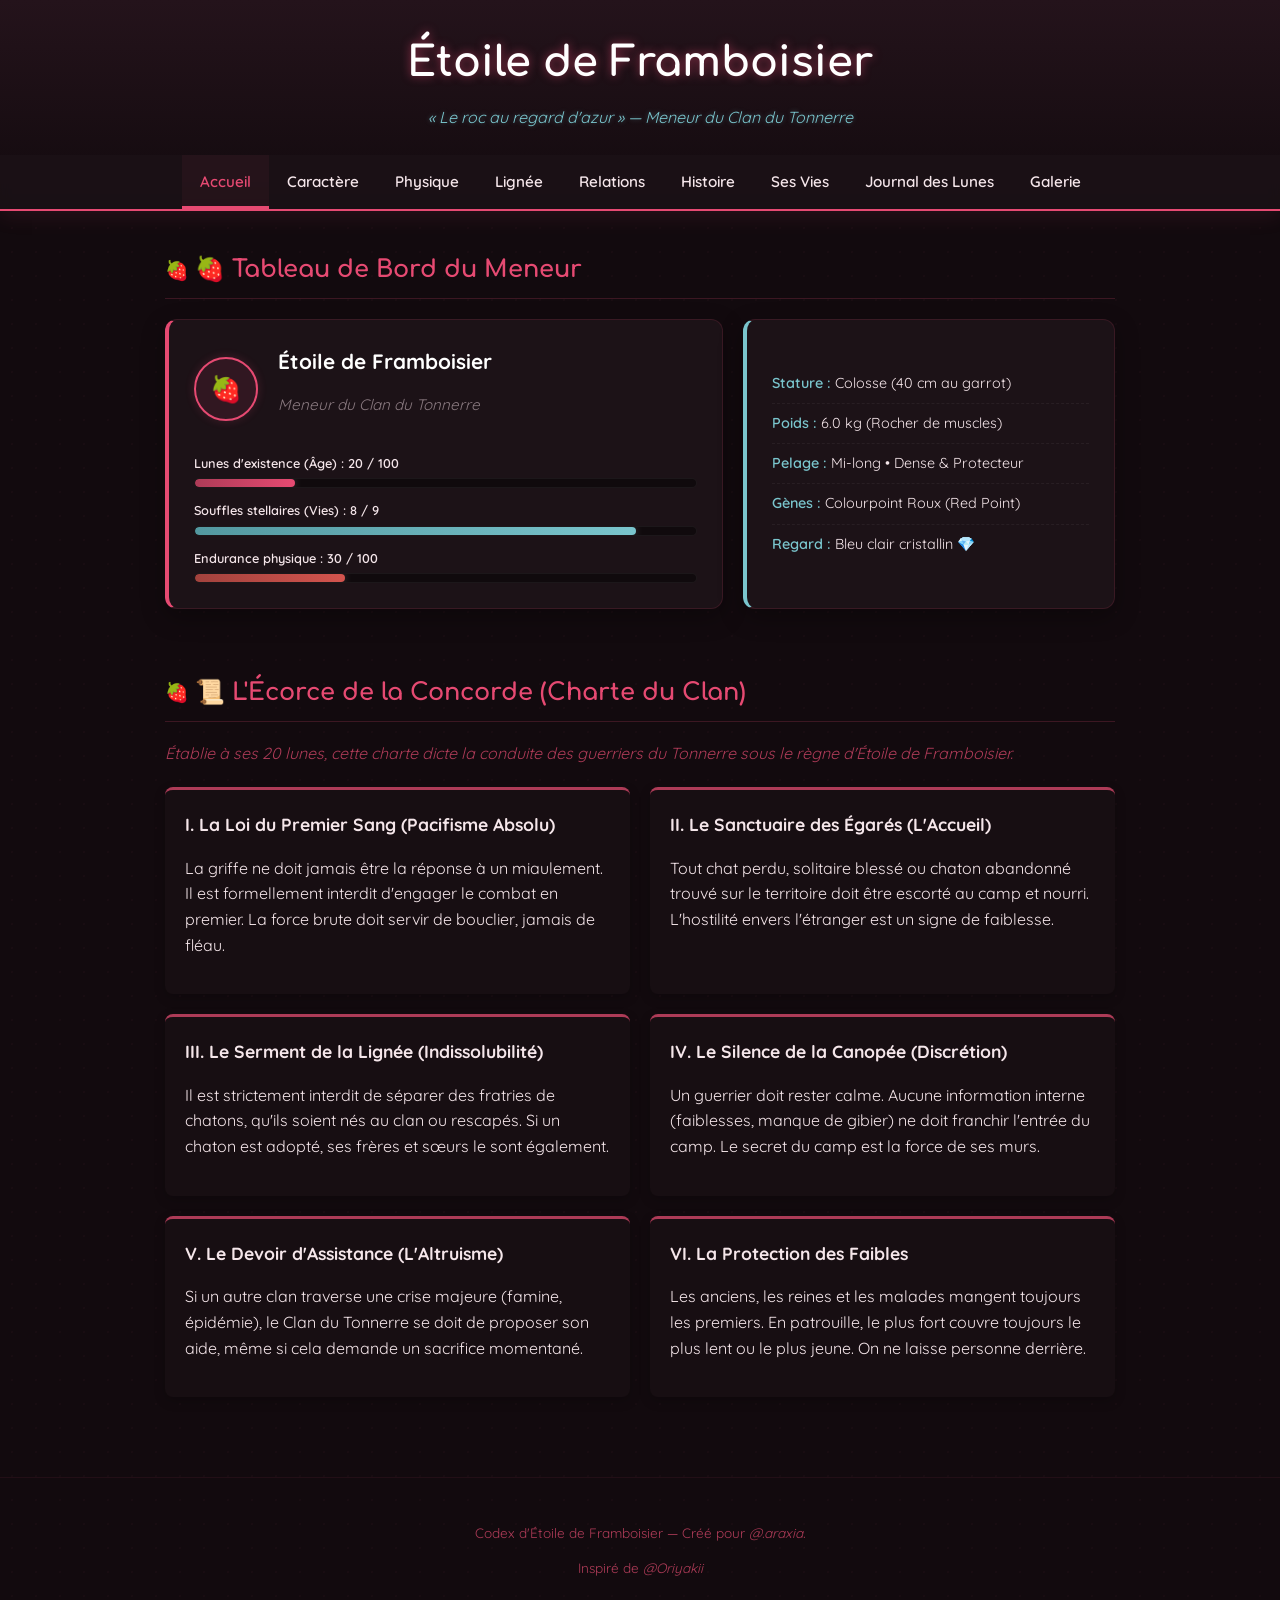
==== index.html @ 028e60cb "Add files via upload" ====
<!DOCTYPE html>
<html lang="fr">
<head>
    <meta charset="UTF-8">
    <meta name="viewport" content="width=device-width, initial-scale=1.0">
    <title>Étoile de Framboisier — Meneur du Tonnerre</title>
    <link rel="stylesheet" href="style.css">
    <link href="https://fonts.googleapis.com/css2?family=Comfortaa:wght@400;700&family=Quicksand:wght@400;600&display=swap" rel="stylesheet">
</head>
<body>

    <header>
        <div class="header-glow"></div>
        <div class="header-content">
            <h1>Étoile de Framboisier</h1>
            <p>« Le roc au regard d'azur » — Meneur du Clan du Tonnerre</p>
        </div>
        
        <nav>
            <ul>
                <li><a href="#accueil" class="active">Accueil</a></li>
                <li><a href="#caractere">Caractère</a></li>
                <li><a href="#physique">Physique</a></li>
                <li><a href="#lignee">Lignée</a></li>
                <li><a href="#relations">Relations</a></li>
                <li><a href="#histoire">Histoire</a></li>
                <li><a href="#vies">Ses Vies</a></li>
                <li><a href="#journal">Journal des Lunes</a></li>
                <li><a href="#galerie">Galerie</a></li>
            </ul>
        </nav>
    </header>

    <main class="container">
        
        <section id="accueil" class="tab-content">
            <h2>🍓 Tableau de Bord du Meneur</h2>
            
            <div class="dashboard-grid">
                <div class="card character-showcase">
                    <div class="showcase-header">
                        <div class="main-avatar">
                            <span>🍓</span>
                        </div>
                        <div class="showcase-title">
                            <h3>Étoile de Framboisier</h3>
                            <p class="sub-text">Meneur du Clan du Tonnerre</p>
                        </div>
                    </div>
                    
                    <div class="stats-bars">
                        <div class="stat-bar-group">
                            <label>Lunes d'existence (Âge) : 20 / 100</label>
                            <div class="bar-container"><div class="bar age-bar" style="width: 20%;"></div></div>
                        </div>
                        <div class="stat-bar-group">
                            <label>Souffles stellaires (Vies) : 8 / 9</label>
                            <div class="bar-container"><div class="bar lives-bar" style="width: 88%;"></div></div>
                        </div>
                        <div class="stat-bar-group">
                            <label>Endurance physique : 30 / 100</label>
                            <div class="bar-container"><div class="bar stamina-bar" style="width: 30%;"></div></div>
                        </div>
                    </div>
                </div>
            
                <div class="card quick-specs">
                    <ul class="specs-list">
                        <li><span class="spec-label">Stature :</span> Colosse (40 cm au garrot)</li>
                        <li><span class="spec-label">Poids :</span> 6.0 kg (Rocher de muscles)</li>
                        <li><span class="spec-label">Pelage :</span> Mi-long • Dense & Protecteur</li>
                        <li><span class="spec-label">Gènes :</span> Colourpoint Roux (Red Point)</li>
                        <li><span class="spec-label">Regard :</span> Bleu clair cristallin 💎</li>
                    </ul>
                </div>
            </div>
            
            <h2>📜 L'Écorce de la Concorde (Charte du Clan)</h2>
            <p class="section-intro">Établie à ses 20 lunes, cette charte dicte la conduite des guerriers du Tonnerre sous le règne d'Étoile de Framboisier.</p>
            
            <div class="charte-container">
                <div class="charte-rule">
                    <h3>I. La Loi du Premier Sang (Pacifisme Absolu)</h3>
                    <p>La griffe ne doit jamais être la réponse à un miaulement. Il est formellement interdit d'engager le combat en premier. La force brute doit servir de bouclier, jamais de fléau.</p>
                </div>
                <div class="charte-rule">
                    <h3>II. Le Sanctuaire des Égarés (L'Accueil)</h3>
                    <p>Tout chat perdu, solitaire blessé ou chaton abandonné trouvé sur le territoire doit être escorté au camp et nourri. L'hostilité envers l'étranger est un signe de faiblesse.</p>
                </div>
                <div class="charte-rule">
                    <h3>III. Le Serment de la Lignée (Indissolubilité)</h3>
                    <p>Il est strictement interdit de séparer des fratries de chatons, qu'ils soient nés au clan ou rescapés. Si un chaton est adopté, ses frères et sœurs le sont également.</p>
                </div>
                <div class="charte-rule">
                    <h3>IV. Le Silence de la Canopée (Discrétion)</h3>
                    <p>Un guerrier doit rester calme. Aucune information interne (faiblesses, manque de gibier) ne doit franchir l'entrée du camp. Le secret du camp est la force de ses murs.</p>
                </div>
                <div class="charte-rule">
                    <h3>V. Le Devoir d'Assistance (L'Altruisme)</h3>
                    <p>Si un autre clan traverse une crise majeure (famine, épidémie), le Clan du Tonnerre se doit de proposer son aide, même si cela demande un sacrifice momentané.</p>
                </div>
                <div class="charte-rule">
                    <h3>VI. La Protection des Faibles</h3>
                    <p>Les anciens, les reines et les malades mangent toujours les premiers. En patrouille, le plus fort couvre toujours le plus lent ou le plus jeune. On ne laisse personne derrière.</p>
                </div>
            </div>
        </section>

        <section id="caractere" class="tab-content" style="display:none;">
            <h2>🍓 Caractère & Personnalité</h2>
            
            <div class="onglet-split-layout">
                <div class="split-main-panel">
                    <div class="card border-azur">
                        <h3>Description Globale</h3>
                        <p>Étoile de Framboisier est un félin dont la personnalité est aussi nuancée que les reflets argentés de son pelage. D’un tempérament fondamentalement calme et posé, il dégage une aura de sérénité qui apaise souvent les tensions au sein du Clan du Tonnerre. Ce n'est pas un miaulement qui s'impose par les cris ou la force brutale ; au contraire, il privilégiez toujours un miaulement décontracté et une discussion tranquille. Son côté pacifique le pousse à fuir les conflits inutiles, préférant la mélodie de la forêt au fracas des combats, ce qui fait de lui un diplomate né, capable de comprendre les points de vue de chacun pour ramener l'harmonie.</p>
                        <p>Cependant, derrière cette façade paisible se cache un esprit très autonome et parfois un peu déconnecté de la réalité. Le félin vit avec un véritable planning mental, effectuant ses tâches de manière mécanique et efficace sans qu’on ait besoin de lui donner d’ordres. Cette grande indépendance s’accompagne d’une tendance à être extrêmement distrait : Étoile de Framboisier s’évade souvent dans son propre monde imaginaire. Lorsqu’il rêve ainsi, il possède ce tic atypique de loucher de manière inconsciente, perdant alors totalement le fil de ce qui l’entoure, ce qui peut le conduire à trébucher maladroitement en patrouille.</p>
                        <p>Malgré sa douceur apparente, Étoile de Framboisier possède une facette plus sombre et hautaine. Conscient de son allure et de ses capacités, il a tendance à juger les autres de haut, surtout ceux qu'il estime faibles ou trop agités. Il ne s'exprime jamais de façon directe pour critiquer, mais il sait faire comprendre son mépris par des silences ou des regards lourds de sens. Ce caractère fier s'accompagne d'une certaine indiscrétion ; s'il est un confident sympathique en apparence, il ne peut s'empêcher de rapporter les secrets qu'il entend à ses adelphes. Pour lui, la famille est le seul cercle de confiance, et ses oreilles traînent toujours là où elles ne devraient pas pour nourrir les discussions privées avec sa fratrie.</p>
                        <p>Enfin, c'est un félin de rituels et de sensibilités. Très attaché à son confort, il ne déroge jamais à sa toilette matinale et déteste par-dessus tout le bruit, la saleté des rats ou le poids de la pluie sur son dos. Si sa prestance peut laisser croire qu'il est invincible, il cache une peur profonde de la mort et de la perte. Ayant déjà souffert de la disparition de ses sœurs et de son frère, il redoute plus que tout le vide laissé par ceux qu’il aime, faisant de ce chef hautain un être profondément marqué par le deuil, cherchant désespérément à protéger ce qu'il reste de son cercle intime.</p>
                    </div>
                </div>

                <div class="split-side-panel">
                    <div class="dropdown-container">
                        <details class="custom-details quality-box">
                            <summary class="dropdown-btn">✨ Ses Qualités (Détails)</summary>
                            <div class="dropdown-content">
                                <h5>Calme :</h5>
                                <p>Étoile de Framboisier est l'incarnation même du calme, tant dans ses paroles que dans sa posture. Sa compagnie est particulièrement recherchée pour sa tranquillité ; il n'est pas de ceux qui élèvent la voix sans raison, préférant s'exprimer d'un miaulement posé, presque décontracté. Ce n'est pas un chat agité : il possède cette capacité rare de pouvoir rester immobile pendant un temps infini, sans aucune gêne. Durant ces longs moments de pause, il se contente d'observer avec finesse les mouvements de la forêt ou, plus souvent encore, de s'abandonner à ses rêveries.</p>
                                <hr class="soft-hr">
                                <h5>Pacifiste :</h5>
                                <p>Profondément pacifiste, il éprouve une aversion naturelle pour les conflits. Pour lui, la douceur des rayons du soleil et la mélodie de la forêt auront toujours plus de valeur que les feulements et les grognements hostiles. Étoile de Framboisier ne cherche jamais à imposer sa volonté par la force ou la pression ; il privilégie systématiquement une discussion sereine, s'efforçant de comprendre chaque point de vue avec empathie. Cette sagesse naturelle en fait un médiateur précieux sur qui le Clan peut compter pour apaiser les tensions par la simple force de sa parole.</p>
                                <hr class="soft-hr">
                                <h5>Autonome :</h5>
                                <p>D’un naturel extrêmement autonome, il accomplit ses tâches sans qu'on n'ait jamais besoin de les lui rappeler. Un véritable planning invisible seems structurer ses pensées, lui permettant d'agir avec une efficacité presque mécanique et sans attendre d'ordres. Cette grande indépendance, couplée à son habitude de savoir exactement quoi faire et à quel moment, le place parfois légèrement à l'écart des autres. Étoile de Framboisier évolue ainsi dans son propre monde, un jardin secret où il laisse entrer ses proches, mais où son autosuffisance lui sert de rempart.</p>
                            </div>
                        </details>

                        <details class="custom-details defect-box">
                            <summary class="dropdown-btn">🎭 Ses Défauts (Détails)</summary>
                            <div class="dropdown-content">
                                <h5>Pensif :</h5>
                                <p>Étoile de Framboisier est un félin qui s'égare fréquemment dans son propre monde imaginaire. Bien qu'il sache garder les pattes sur terre quand il le faut, il lui arrive souvent de perdre le fil d'une conversation ou de sa concentration lors des patrouilles. Lorsqu’il s'évade ainsi, cela se remarque assez vite : son regard commence à errer vers le sol ou se fixe derrière son interlocuteur. S’il est en mouvement, il ne prête alors plus vraiment attention à ce qui l’entoure, ce qui le place dans des situations gênantes, comme trébucher sur une racine ou rater un obstacle, trahi par ses propres pensées.</p>
                                <hr class="soft-hr">
                                <h5>Hautain :</h5>
                                <p>S'il est un compagnon calme dont on apprécie la présence, il n'en reste pas moins hautain par instants. Conscient de son physique élégant, Étoile de Framboisier se permet de juger les autres de haut, ciblant surtout les plus faibles ou ceux qu'il estime faire preuve de laisser-aller. Il a cette tendance à rabaisser ses pairs, que ce soit derrière leur dos ou de manière plus subtile, juste devant leur museau. Il ne vous dira jamais frontalement ce qu’il pense de vous, mais il saura vous faire ressentir son mépris par une attitude ou un sous-entendu bien placé.</p>
                                <hr class="soft-hr">
                                <h5>Indiscret :</h5>
                                <p>À ce tempérament hautain s'ajoute une indiscrétion redoutable. Étoile de Framboisier ne se gêne jamais pour rapporter les secrets qu'il glane à ses fidèles frères et sœurs ; n'ayant confiance qu'en sa propre famille, il réserve ses informations à ce cercle restreint. Ainsi, bien qu'il se montre très sympathique au quotidien, celui qui prend le risque de trop se confier doit savoir que sa fratrie sera mise au courant. Il ne pose pas de questions directes pour ne pas s'exposer, mais il s'arrange toujours pour savoir : ses oreilles traînent partout, captant les murmures de la forêt.</p>
                            </div>
                        </details>

                        <details class="custom-details likes-card">
                            <summary class="dropdown-btn">🍽️ Goûts, Phobies & Habitudes</summary>
                            <div class="dropdown-content">
                                <p><strong>❤️ Ce qu'il aime :</strong> Étoile de Framboisier apprécie tout particulièrement les écureuils ; ce petit mammifère agile lui offre une quantité de viande idéale pour le rassasier durant une journée entière. Au-delà de cette préférence, le félin possède une palette de goûts très étendue : il ne rencontre aucun souci avec le poisson, qu'il consomme volontiers, tout comme les pigeons ou les colombes. Il aime par-dessus tout s'installer sur les hautes branches des arbres pour faire de longues siestes loin de l'agitation. Il adore également plonger ses pattes dans l'eau des étangs pour se rafraîchir et savourer l'odeur d'humus après une averse.</p>
                                <hr class="soft-hr">
                                <p><strong>🖤 Ce qu'il déteste :</strong> Le félin n’apprécie absolument pas les grenouilles ni les rats. Il éprouve une aversion profonde pour leur odeur, leur goût, mais surtout pour leur texture qu'il juge repoussante. Il déteste également le bruit sous toutes ses formes (miaulements trop forts, Chemin du Tonnerre, fracas des orages) qui vient briser sa tranquillité. Il refuse autant que possible de se retrouver entièrement mouillé sous une averse car l'eau alourdit sa fourrure dense et gâche son allure.</p>
                                <hr class="soft-hr">
                                <p><strong>⚠️ Craintes & Rituels :</strong> Il éprouve une crainte viscérale et irrationnelle pour les chenilles. En croiser une le pousse à labourer nerveusement le sol de ses griffes. Il porte aussi une peur profonde de la mort, enracinée depuis la perte de ses adelphes. Côté manies, il fait quotidiennement une toilette matinale très méticuleuse avant ses tâches de chef, et il possède un tic original : il se met à loucher de façon totalement inconsciente dès qu'il s'évade dans son monde imaginaire.</p>
                            </div>
                        </details>
                    </div>
                </div>
            </div>
        </section>

        <section id="physique" class="tab-content" style="display:none;">
            <h2>🍓 Apparence Physique</h2>
            
            <div class="onglet-split-layout">
                <div class="split-main-panel">
                    <div class="card global-desc border-azur">
                        <h3>Description Globale</h3>
                        <p>Étoile de Framboisier est un félin qui impose immédiatement le respect par sa stature hors du commun. Du haut de ses 40 cm au garrot, il dépasse la plupart de ses camarades de clan, ce qui, allié à son poids imposant de six kilos, en fait un individu particulièrement massif. Ce n'est pas seulement un chat de grande taille, c'est un véritable colosse dont la carrure puissante évoque la solidité d'un rocher. Ses épaules larges et son poitrail musclé témoignent de sa force brute, même si cette lourdeur naturelle le prive de la rapidité de ses pairs.</p>
                        <p>Son pelage est une merveille de nuances et de texture. De longueur mi-longue, sa fourrure possède une épaisseur idéale : elle est assez dense pour lui offrir un rempart contre les vents frais de la forêt, tout en restant suffisamment légère pour ne pas l'étouffer lorsque la bonne saison revient. Sa robe arbore une coloration Red Point d'une grande finesse. Son corps est d'un blanc crème immaculé, tandis que ses oreilles, son museau, ses pattes et sa queue sont teintées d'un roux chaud et vibrant, comme si les extrémités de son corps avaient été trempées dans le jus de baies bien mûres.</p>
                        <p>Le visage d'Étoile de Framboisier est marqué by des traits qui renforcent son originalité. Ses yeux, légèrement en amande, sont d'un bleu clair cristallin ; ce regard azur semble transpercer ses interlocuteurs et contraste magnifiquement avec le roux de son museau. Mais ce qui attire le plus l’attention, ce sont ses oreilles curvées. Cette particularité physique, totalement inoffensive pour sa santé, lui donne un aspect unique qu'il apprécie d'ailleurs beaucoup ; il trouve ce détail assez drôle et aime l'originalité que cela apporte à son profil de meneur.</p>
                        <p>En descendant vers ses membres, on découvre une autre spécificité étonnante : Étoile de Framboisier est polydactyle. Sur ses deux pattes avant, il possède un doigt supplémentaire. Ce trait renforce l'aspect massif de ses pattes, qui ressemblent à de larges battoirs, et participe à sa force de frappe lors des blocages au sol. Enfin, on ne peut ignorer la longue cicatrice qui court le long de sa queue, dont le bout roux est marqué par cette balafre, souvenir permanent de sa chute des Rochers du Soleil, ni les deux anneaux de freesia qu'il porte fièrement derrière ses oreilles en hommage à sa sœur.</p>
                    </div>
                </div>

                <div class="split-side-panel">
                    <div class="dropdown-container">
                        <details class="custom-details strength-card">
                            <summary class="dropdown-btn">💪 Ses Points Forts (Détails)</summary>
                            <div class="dropdown-content">
                                <p>Au vu de son gabarit imposant, Étoile de Framboisier est un félin qui possède une force de frappe hors du commun. Que ce soit dans la puissance de ses coups de patte, sa capacité à bloquer ses adversaires au sol ou la force de sa morsure, il se révèle être un véritable rocher de muscles incomparable. Cette carrure massive rend ses assauts particulièrement redoutables ; peu de félins peuvent se vanter de pouvoir rivaliser avec lui lors d'un corps à corps frontal.</p>
                                <p>Le meneur est également doté d’une excellente résistance physique, capable de supporter aussi bien le froid mordant que les blessures de combat. Bien qu’il ait gagné en robustesse en atteignant sa taille adulte, il reste, comparativement à ses camarades, un chat extrêmement solide. Étoile de Framboisier possède un mélange de muscles denses et de graisse protectrice qui, combiné à son pelage mi-long, lui permet de rester au chaud durant l'hiver et d'encaisser les coups sans faiblir. Il faut généralement des adversaires d'une taille considérable pour espérer le mettre hors de combat.</p>
                                <p>Une autre particularité physique le distingue : ses pattes arrière sont plus longues que ses pattes avant. Grâce à cette anatomie singulière, il possède une aptitude supérieure pour grimper aux arbres ou sauter bien plus haut que les autres membres du Clan. Ses membres postérieurs, qui rappellent ceux des lièvres de la lande, lui permettent d'effectuer des bonds impressionnants et presque sans limites. De plus, nager ne représente aucun souci pour lui, car ses pattes musclées lui offrent une propulsion efficace et constante dans l'eau.</p>
                            </div>
                        </details>

                        <details class="custom-details defect-box">
                            <summary class="dropdown-btn">🏃‍♂️ Ses Points Faibles (Détails)</summary>
                            <div class="dropdown-content">
                                <p>Bien qu’il soit un véritable rocher de muscles, Étoile de Framboisier n'est pas sans failles, et sa carrure massive le rend particulièrement lent. Lorsqu’il s’agit de faire la course, il finit inévitablement dernier, son corps n’étant tout simplement pas taillé pour la vitesse pure. Cette lourdeur le rend peu efficace pour les chasses rapides ou la traque de proies agiles. Il lui arrive ainsi fréquemment d’être le dernier à regagner le camp, subissant parfois les moqueries des apprentis qui s'amusent de sa démarche pesante.</p>
                                <p>En plus de sa faible vitesse, le meneur ne possède pratiquement aucune agilité. Étoile de Framboisier est incapable de se faufiler dans des endroits étroits, même en faisant de son mieux ; ses épaules massives, son poitrail imposant et le reste de son corps sont bien trop larges pour les passages exigus de la forêt. Cette morphologie l’empêche également d’être un bon chasseur, car il ne peut pas changer de direction brusquement pour suivre les zigzags d'une proie. Il voit donc le plus souvent ses cibles lui échapper, distancé par leur rapidité ou leur souplesse supérieure.</p>
                                <p>Enfin, le jeune meneur souffre d’un manque criant d’endurance qui l’épuise à une vitesse déconcertante. Même lors des combats, bien que ses coups soient redoutables, il ne peut pas tenir la cadence très longtemps et s'essouffle rapidement. Cette fatigue prématurée le suit dans toutes ses activités physiques, l'obligeant à dormir bien plus longtemps que ses camarades pour récupérer ses forces. À cause de cela, il se sent souvent d'une certaine inutilité lors des sessions de chasse prolongées, incapable de suivre le rythme soutenu du groupe.</p>
                            </div>
                        </details>

                        <details class="custom-details border-framboise">
                            <summary class="dropdown-btn">🌸 Marques & Accessoires</summary>
                            <div class="dropdown-content">
                                <p><strong>Accessoires :</strong> Étoile de Framboisier porte avec une élégance discrète deux anneaux de freesia nichés derrière ses oreilles. Loin d'être une simple coquetterie, ces fleurs sont un cadeau inestimable de sa défunte sœur, offert le jour où il a reçu son nom de guerrier. Malgré son tempérament parfois hautain, il veille sur ces anneaux avec une douceur infinie, les portant comme un hommage permanent à ce lien fraternel que la mort a brisé.</p>
                                <hr class="soft-hr">
                                <p><strong>Cicatrices :</strong> Il porte une longue cicatrice qui court tout le long de sa queue. Cette marque est le souvenir d'un événement tragique survenu aux Rochers du Soleil. Son propre frère, dans un élan de curiosité aussi sombre qu'irréfléchi, l'a poussé du haut des pierres géantes pour vérifier si son nouveau statut de chef lui octroyait réellement le don des neuf vies. L'expérience foi concluante, mais brutale : Étoile de Framboisier a effectivement perdu sa première vie dans la chute. Il ne lui en reste désormais plus que huit, et cette balafre indélébile pour lui rappeler la trahison de son sang.</p>
                            </div>
                        </details>
                    </div>
                </div>
            </div>
        </section>
        
        <section id="lignee" class="tab-content" style="display:none;">
            <h2>🍓 Lignée & Origines</h2>
            <p class="section-intro">➤ Répartition : 75% [Clan du Tonnerre] / 25% [Domestique] (Origines Highlander via Rosie)</p>

            <div class="tree-container">
                
                <div class="tree-generation">
                    <div class="generation-label">Génération I — Les Aïeux</div>
                    <div class="generation-row">
                        <div class="family-branch-title">Branche Maternelle</div>
                        <div class="family-card dead-card-bg compact">
                            <div class="family-avatar-box"><div class="cat-avatar dead-avatar"></div></div>
                            <div class="family-details">
                                <h4>Brume de Saule</h4>
                                <p class="family-role">Grand-mère</p>
                            </div>
                        </div>
                        <div class="family-card dead-card-bg compact">
                            <div class="family-avatar-box"><div class="cat-avatar dead-avatar"></div></div>
                            <div class="family-details">
                                <h4>Écorce de Chêne</h4>
                                <p class="family-role">Grand-père</p>
                            </div>
                        </div>
                        
                        <div class="tree-separator-branch"></div>

                        <div class="family-branch-title">Branche Paternelle</div>
                        <div class="family-card missing-card-bg compact">
                            <div class="family-avatar-box"><div class="cat-avatar missing-avatar"></div></div>
                            <div class="family-details">
                                <h4>Rosie <span class="highlander-tag">Highlander</span></h4>
                                <p class="family-role">Grand-mère</p>
                            </div>
                        </div>
                        <div class="family-card dead-card-bg compact">
                            <div class="family-avatar-box"><div class="cat-avatar dead-avatar"></div></div>
                            <div class="family-details">
                                <h4>Éclat de Pierre</h4>
                                <p class="family-role">Grand-père</p>
                            </div>
                        </div>
                    </div>
                </div>

                <div class="tree-line-connector">⬇️</div>

                <div class="tree-generation">
                    <div class="generation-label">Génération II — Les Pères, Mères & Collatéraux</div>
                    <div class="generation-row">
                        <div class="family-card dead-card-bg compact grayscale">
                            <div class="family-avatar-box"><div class="cat-avatar dead-avatar"></div></div>
                            <div class="family-details">
                                <h4>Plume de Noisetier</h4>
                                <p class="family-role">Tante (Mat.)</p>
                            </div>
                        </div>

                        <div class="parent-couple-box">
                            <div class="family-card alive-card-bg">
                                <div class="family-avatar-box">
                                    <img class="cat-avatar pj-avatar" src="assets/photos/Douce Sève - PNJ.png" alt="Douce Sève" onerror="this.style.display='none';">
                                    <div class="cat-avatar alive-avatar"></div>
                                </div>
                                <div class="family-details">
                                    <h4 class="important-blood">Douce Sève</h4>
                                    <span class="badge status-alive">Vivante</span>
                                    <p class="family-role">Mère Biologique</p>
                                    <p class="family-player">PNJ</p>
                                </div>
                            </div>
                            <div class="couple-heart">💞</div>
                            <div class="family-card alive-card-bg">
                                <div class="family-avatar-box">
                                    <img class="cat-avatar pj-avatar" src="assets/photos/Racine de Bouleau - PNJ.png" alt="Racine de Bouleau" onerror="this.style.display='none';">
                                    <div class="cat-avatar alive-avatar"></div>
                                </div>
                                <div class="family-details">
                                    <h4 class="important-blood">Racine de Bouleau</h4>
                                    <span class="badge status-alive">Vivant</span>
                                    <p class="family-role">Père Biologique</p>
                                    <p class="family-player">PNJ</p>
                                </div>
                            </div>
                        </div>

                        <div class="family-card dead-card-bg compact grayscale">
                            <div class="family-avatar-box"><div class="cat-avatar dead-avatar"></div></div>
                            <div class="family-details">
                                <h4>Croc de Lierre</h4>
                                <p class="family-role">Oncle (Pat.)</p>
                            </div>
                        </div>
                    </div>
                </div>

                <div class="tree-line-connector">⬇️</div>

                <div class="tree-generation current-gen">
                    <div class="generation-label">Génération III — La Portée & Les Alliances</div>
                    <div class="generation-row">
                        <div class="family-card dead-card-bg compact">
                            <div class="family-avatar-box">
                                <img class="cat-avatar pj-avatar" src="assets/photos/Epine de Fraisier - PNJ.png" alt="Epine de Fraisier" onerror="this.style.display='none';">
                                <div class="cat-avatar dead-avatar"></div>
                            </div>
                            <div class="family-details">
                                <h4>Épine de Fraisier</h4>
                                <p class="family-role">Frère</p>
                            </div>
                        </div>
                        <div class="family-card dead-card-bg compact">
                            <div class="family-avatar-box">
                                <img class="cat-avatar pj-avatar" src="assets/photos/Ombre de Myrtille - PNJ.png" alt="Ombre de Myrtille" onerror="this.style.display='none';">
                                <div class="cat-avatar dead-avatar"></div>
                            </div>
                            <div class="family-details">
                                <h4>Ombre de Myrtille</h4>
                                <p class="family-role">Sœur</p>
                            </div>
                        </div>
                        <div class="family-card dead-card-bg compact">
                            <div class="family-avatar-box">
                                <img class="cat-avatar pj-avatar" src="assets/photos/Nuage de Mûre.png" alt="Nuage de Mûre" onerror="this.style.display='none';">
                                <div class="cat-avatar dead-avatar"></div>
                            </div>
                            <div class="family-details">
                                <h4>Nuage de Mûre</h4>
                                <p class="family-role">Sœur</p>
                            </div>
                        </div>

                        <div class="parent-couple-box hero-couple">
                            <div class="family-card framboisier-hero-card">
                                <div class="hero-crown">👑</div>
                                <div class="family-avatar-box">
                                    <img class="cat-avatar" src="assets/photos/Headshot Etoile de Framboisier Oriyakii.png" alt="Étoile de Framboisier">
                                </div>
                                <div class="family-details">
                                    <h4>Étoile de Framboisier</h4>
                                    <span class="badge status-alive-pj" style="background: var(--azur-etoile); color: #120A0E;">Meneur</span>
                                    <p class="family-role" style="color: var(--blanc); opacity: 1;">Vous</p>
                                </div>
                            </div>
                            
                            <div class="couple-heart">💞</div>
                            
                            <div class="family-card empty-placeholder-card">
                                <div class="family-avatar-box"><div class="cat-avatar empty-avatar"></div></div>
                                <div class="family-details">
                                    <h4 class="placeholder-text">Emplacement libre</h4>
                                    <span class="badge status-unknown">Inconnu</span>
                                    <p class="family-role">Compagne / Compagnon</p>
                                    <p class="family-player">À voir en RP...</p>
                                </div>
                            </div>
                        </div>

                        <div class="family-card pj-card-bg adaptive-link">
                            <div class="family-avatar-box">
                                <img class="cat-avatar pj-avatar" src="assets/photos/Nuage de Nénuphar.png" alt="Nuage de Nénuphar" onerror="this.style.display='none';">
                                <div class="cat-avatar pj-avatar-default"></div>
                            </div>
                            <div class="family-details">
                                <h4>Nuage de Nénuphar</h4>
                                <span class="badge status-alive-pj">Vivante</span>
                                <p class="family-role">Sœur Adoptive</p>
                                <p class="family-player">@Une_Bretonne</p>
                            </div>
                        </div>
                    </div>
                </div>

                <div class="tree-line-connector">⬇️</div>

                <div class="tree-generation">
                    <div class="generation-label">Génération IV — La Descendance (Liens du Cœur)</div>
                    <div class="generation-row central-children">
                        
                        <div class="family-card pj-card-bg">
                            <div class="family-avatar-box">
                                <img class="cat-avatar pj-avatar" src="assets/photos/Petit Galopin - Oriyakii.png" alt="Petit Galopin" onerror="this.style.display='none';">
                                <div class="cat-avatar pj-avatar-default"></div>
                            </div>
                            <div class="family-details">
                                <h4>Petit Galopin</h4>
                                <span class="badge status-alive-pj">Vivant</span>
                                <p class="family-role">Fils Adoptif</p>
                                <p class="family-player">@Oriyakii</p>
                            </div>
                        </div>

                        <div class="family-card pj-card-bg">
                            <div class="family-avatar-box">
                                <img class="cat-avatar pj-avatar" src="avatar_courlis.png" alt="Petit Courlis" onerror="this.style.display='none';">
                                <div class="cat-avatar pj-avatar-default"></div>
                            </div>
                            <div class="family-details">
                                <h4>Petit Courlis</h4>
                                <span class="badge status-alive-pj">Vivant</span>
                                <p class="family-role">Fils Adoptif</p>
                                <p class="family-player">@_.velyxia</p>
                            </div>
                        </div>
                    </div>
                </div>

                <div class="tree-line-connector">⬇️</div>

                <div class="tree-generation">
                    <div class="generation-label">Génération V — La Grande Descendance</div>
                    <div class="generation-row central-children">

                        <div class="family-card empty-placeholder-card">
                            <div class="family-avatar-box"><div class="cat-avatar empty-avatar"></div></div>
                            <div class="family-details">
                                <h4 class="placeholder-text">Aucun petit-chaton</h4>
                                <span class="badge status-unknown">Verrouillé</span>
                                <p class="family-role">Petits-enfants</p>
                                <p class="family-player">Futur lointain</p>
                            </div>
                        </div>

                    </div>
                </div>
            </section>

        <section id="relations" class="tab-content" style="display:none;">
            <h2>🍓 Index & Guide des Relations</h2>
            <p class="section-intro">Les liens de sang, de cœur et de devoir qui structurent la vie du meneur.</p>

            <div class="card index-legende">
                <h3>🗂️ Affinités & Sentiments</h3>
                <div class="legende-grid">
                    <div class="legende-item"><span class="badge-rel fav-3">❤️❤️❤️</span> Attachement profond / Fusionnel</div>
                    <div class="legende-item"><span class="badge-rel fav-1">❤️</span> Appréciation positive / Affinité</div>
                    <div class="legende-item"><span class="badge-rel neutral-rel">❤️🖤</span> Neutralité / Entre-deux</div>
                    <div class="legende-item"><span class="badge-rel respect-rel">⭐</span> Respect profond / Statut sacré</div>
                    <div class="legende-item"><span class="badge-rel dead-rel">💀</span> Décédé(e) / Souvenir</div>
                </div>
            </div>

            <h2>🐾 Relation au Clan du Tonnerre</h2>
            <div class="card global-clan-card">
                <p>Pour Étoile de Framboisier, son clan représente bien plus qu'un simple groupe de guerriers : c'est sa famille, son refuge et son cercle d'amis. Auprès de ses camarades, il se sent profondément à l’aise et leur accorde une confiance totale. Son dévouement est tel qu'il n'hésiterait pas une seule seconde à offrir sa propre vie pour protéger l'un des siens. Pour lui, la survie et le bien-être du Clan du Tonnerre passent avant ses propres besoins.</p>
                <p>Pourtant, malgré cet amour indéfectible, une ombre plane sur son quotidien. Son très jeune âge, associé à la lourde responsabilité de son rang, le plonge dans un doute constant. Il hésite souvent sur la marche à suivre, craignant par-dessus tout le regard et le jugement de ses aînés. Cette peur de voir ses camarades lui tourner le dos ou remettre en question sa légitimité à cause de ses vingt lunes est une angoisse qui ne le quitte jamais vraiment.</p>
                <p>Loin de se laisser abattre par cette insécurité, Étoile de Framboisier puise dans ses craintes une force insoupçonnée. Il est animé par le désir ardent de prouver sa valeur et de montrer qu'il est digne du choix du Clan des Étoiles. Il est prêt à tout, à travailler plus dur que n'importe qui et à affronter ses proprios faiblesses, pour devenir le meilleur meneur que le Clan du Tonnerre n'ait jamais connu. Derrière son calme apparent, brûle la volonté de marquer l'histoire de la forêt par sa sagesse et sa protection.</p>
            </div>

            <h2>👥 Les Visages de son Quotidien</h2>
            <div class="relations-list-grid">
                
                <div class="card relation-profile-card">
                    <div class="rel-profile-header">
                        <div class="avatar-wrapper">
                            <img class="cat-avatar pj-avatar" src="assets/photos/Nuage de Nénuphar.png" alt="Nuage de Nénuphar" onerror="this.style.display='none'; this.nextElementSibling.style.display='block';">
                            <div class="cat-avatar pj-avatar-default" style="display:none;"></div>
                        </div>
                        <div class="rel-profile-meta">
                            <h4>Nuage de Nénuphar</h4>
                            <p class="cat-player">Joué par : <strong>@Une_Bretonne</strong></p>
                            <div class="badges-row">
                                <span class="badge-rel fav-3">❤️❤️❤️</span>
                                <span class="badge status-alive-pj">Sœur Adoptive</span>
                            </div>
                        </div>
                    </div>
                    <p class="rel-desc">Sa sœur adoptive, rescapée du Clan de la Rivière après sa tragique dissolution. Étoile de Framboisier l'aime énormément. Elle partage son tempérament calme et posé, ce qui crée un écho réconfortant pour lui. Pourtant, une barrière invisible persiste : elle s'efforce de le garder à distance, un recul que le meneur tente d'apprivoiser avec douceur.</p>
                </div>

                <div class="card relation-profile-card">
                    <div class="rel-profile-header">
                        <div class="avatar-wrapper">
                            <img class="cat-avatar pj-avatar" src="assets/photos/Petit Galopin - Oriyakii.png" alt="Petit Galopin" onerror="this.style.display='none'; this.nextElementSibling.style.display='block';">
                            <div class="cat-avatar pj-avatar-default" style="display:none;"></div>
                        </div>
                        <div class="rel-profile-meta">
                            <h4>Petit Galopin</h4>
                            <p class="cat-player">Joué par : <strong>@Oriyakii</strong></p>
                            <div class="badges-row">
                                <span class="badge-rel fav-3">❤️❤️❤️</span>
                                <span class="badge status-alive-pj">Fils Adoptif</span>
                            </div>
                        </div>
                    </div>
                    <p class="rel-desc">Son premier fils adoptif. Étoile de Framboisier l'a découvert abandonné à la lisière même du territoire du clan. Ce moment a marqué son cœur à tout jamais : n'écoutant que son instinct protecteur, il l'a pris sous son aile. Qu'importe l'absence de liens de sang, Galopin est son fils, le symbole vivant de son refus de voir une enfance brisée.</p>
                </div>

                <div class="card relation-profile-card">
                    <div class="rel-profile-header">
                        <div class="avatar-wrapper">
                            <img class="cat-avatar pj-avatar" src="avatar_courlis.png" alt="Petit Courlis" onerror="this.style.display='none'; this.nextElementSibling.style.display='block';">
                            <div class="cat-avatar pj-avatar-default" style="display:none;"></div>
                        </div>
                        <div class="rel-profile-meta">
                            <h4>Petit Courlis</h4>
                            <p class="cat-player">Joué par : <strong>@_.velyxia</strong></p>
                            <div class="badges-row">
                                <span class="badge-rel fav-3">❤️❤️❤️</span>
                                <span class="badge status-alive-pj">Fils Adoptif</span>
                            </div>
                        </div>
                    </div>
                    <p class="rel-desc">Son second fils adoptif, qu'il chérit tout autant. Étoile de Framboisier éprouve pour lui un amour incommensurable et protecteur. À ses côtés, le jeune meneur oublie le poids de son masque de chef pour n'être qu'un père dévoué. Courlis est ancré profondément dans son cœur, précieux gardien de son cercle intime.</p>
                </div>

                <div class="card relation-profile-card">
                    <div class="rel-profile-header">
                        <div class="avatar-wrapper">
                            <div class="cat-avatar alive-avatar"></div>
                        </div>
                        <div class="rel-profile-meta">
                            <h4>Aube du Myosotis</h4>
                            <p class="cat-player">PNJ (Guérisseuse)</p>
                            <div class="badges-row">
                                <span class="badge-rel respect-rel">⭐</span>
                                <span class="badge-rel neutral-rel">❤️🖤</span>
                                <span class="badge status-alive">Guérisseuse</span>
                            </div>
                        </div>
                    </div>
                    <p class="rel-desc">La guérisseuse du clan. Elle représente un point d'ancrage crucial pour lui, une épaule spirituelle indispensable pour assumer les lourdes responsabilités de son rang de meneur. Pourtant, leur relation est teintée d'une froideur latente : elle maintient une distance prudente et se montre méfiante à son égard, troublée par le fait qu'il ait été choisi si jeune par le Clan des Étoiles.</p>
                </div>

                <div class="card relation-profile-card">
                    <div class="rel-profile-header">
                        <div class="avatar-wrapper">
                            <div class="cat-avatar alive-avatar"></div>
                        </div>
                        <div class="rel-profile-meta">
                            <h4>Sveltesse de la Fouine</h4>
                            <p class="cat-player">PNJ (Apprenti)</p>
                            <div class="badges-row">
                                <span class="badge-rel fav-1">❤️</span>
                                <span class="badge status-alive">Apprenti</span>
                            </div>
                        </div>
                    </div>
                    <p class="rel-desc">Son tout premier apprenti. Étoile de Framboisier a reçu la charge de son éducation alors qu'il n'avait lui-même que 13 lunes, une marque de confiance précoce. Le meneur apprécie énormément son apprenti et affectionne les moments passés à ses côtés à lui transmettre sa vision de la forêt et son amour de l'observation.</p>
                </div>

            </div>

            <h2>🌍 Diplomatie & Frontières Extérieures</h2>
            <div class="diplomatie-grid">
                <div class="card clan-vent">
                    <h3>Le Clan du Vent</h3>
                    <span class="status neutral">Neutralité bienveillante</span>
                    <p>Étoile de Framboisier n’a pas encore d’avis bien tranché à leur sujet. Fidèle à son habitude de rester dans son propre monde et d’observer de loin, il estime qu'il ne les connaît pas encore assez bien pour s'exprimer ou porter un jugement sur leur manière de vivre. Cependant, malgré son côté parfois distant, son cœur reste profondément pacifique. De ce qu'il a pu entendre à leur sujet, il garde une porte ouverte : si jamais les guerriers de la lande venaient à avoir besoin d’une quelconque aide, il n'hésiterait pas à la leur accorder, considérant que l'entraide doit primer sur l'ignorance.</p>
                </div>
                <div class="card clan-ombre">
                    <h3>Le Clan de l’Ombre</h3>
                    <span class="status wary">Méfiance et Compassion</span>
                    <p>Ses sentiments sont beaucoup plus mitigés. Les rumeurs qui circulent sur Étoile Douce, combinées à ce qu’il a pu observer lui-même lors de la dernière Assemblée, le plongent dans un certain malaise. Il n'est pas tout à fait à l'aise face à l'énergie qui se dégage de ce clan et de sa meneuse. Pourtant, là où d'autres ne verraient que de l'hostilité, Étoile de Framboisier ne peut s'empêcher de ressentir une part de pitié pour eux. Il regarde leur situation avec une pointe de tristesse, se demandant si leur attitude n'est pas simplement le reflet de souffrances cachées qu'il aimerait, au fond, pouvoir apaiser.</p>
                </div>
            </div>
        </section>
        
        <section id="histoire" class="tab-content" style="display:none;">
            <h2>Chronique d'un Destin Brisé</h2>
            <p class="section-intro">Le parcours d'un colosse devenu le gardien de la concorde au sein du Tonnerre.</p>

            <div class="history-timeline">
                <div class="history-chapter">
                    <div class="chapter-num">01</div>
                    <div class="chapter-content">
                        <h3>Période Chaton (0 - 6 lunes)</h3>
                        <p>Naissance au sein du clan sous le regard distant et exigeant de ses parents, Racine de Bouleau et Douce Sève. Dès ses premiers pas, le jeune chaton se démarque par sa taille imposante, mais se heurte vite à la froideur émotionnelle de ses géniteurs. Durant cette période cruciale, ses seuls piliers sont ses adelphes de portée : Épine de Fraisier, Ombre de Myrtille et Nuage de Mûre. C'est avec eux qu'il apprend la chaleur de la confiance, une complicité fraternelle qui forgera son attachement viscéral envers les siens.</p>
                    </div>
                </div>

                <div class="history-chapter">
                    <div class="chapter-num">02</div>
                    <div class="chapter-content">
                        <h3>Période Apprenti (6 - 12 lunes)</h3>
                        <p>Devenu apprenti, son gabarit explose pour atteindre une stature de colosse, lui offrant une force brute remarquable mais le privant de la vélocité naturelle de ses camarades. C'est le moment des premiers grands drames : la tragédie frappe sa fratrie de plein fouet, le laissant seul survivant de sa portée d'origine. C'est aussi durant ces lunes qu'il subit sa chute mémorable des Rochers du Soleil, y laissant sa toute première vie et une longue cicatrice sur sa queue. Marqué physiquement et psychologiquement par la perte et la fragilité de l'existence, il commence à s'isoler dans ses pensées et à porter ses célèbres anneaux de freesia en hommage à sa sœur.</p>
                    </div>
                </div>

                <div class="history-chapter">
                    <div class="chapter-num">03</div>
                    <div class="chapter-content">
                        <h3>Période Guerrier (12 - 15 lunes)</h3>
                        <p>Son baptême de guerrier n'atténue pas ses doutes profonds ni sa peur constante du jugement d'autrui. Alors qu'il tente de stabiliser son quotidien auprès de sa sœur adoptive, Nuage de Nénuphar, le clan bascule dans l'horreur. Lors d'un terrible incident au cœur du camp, il assiste au spectacle macabre du corps ensanglanté de son meneur, Étoile Brumeuse, brutalement transpercé par une branche d'arbre. Ce traumatisme visuel scelle à jamais son dégoût pour la violence gratuite et les effusions de sang futiles.</p>
                    </div>
                </div>

                <div class="history-chapter">
                    <div class="chapter-num">04</div>
                    <div class="chapter-content">
                        <h3>Période Meneur (15 - 20 lunes)</h3>
                        <p>Propulsé à la tête du Clan du Tonnerre à seulement 15 lunes sous le nom d'Étoile de Framboisier, il doit dissimuler son anxiété derrière un masque hautain et calculé pour asseoir sa légitimité face aux anciens. Témoin des colères répétées du Clan des Étoiles (destruction du chêne à l'assemblée, dissolution du Clan de la Rivière), sa foi reste inébranlable. À l'aube de ses 20 lunes, désormais mieux ancré dans ses fonctions, il officialise sa charte pacifique, « L'Écorce de la Concorde », bien décidé à offrir à sa forêt et à ses jeunes chatons, Petit Galopin et Petit Courlis, un avenir serein loin des guerres incessantes.</p>
                    </div>
                </div>

                <div class="history-chapter upcoming">
                    <div class="chapter-num">??</div>
                    <div class="chapter-content">
                        <h3>La Suite de l'Histoire...</h3>
                        <p>À écrire au fil des lunes et des rencontres lors des prochains jeux de rôle.</p>
                    </div>
                </div>
            </div>
        </section>

        <section id="vies" class="tab-content" style="display:none;">
            <h2>🍓 L'Héritage des Neuf Vies</h2>
            <p class="section-intro">Le décompte des souffles sacrés accordés par le Clan des Étoiles.</p>

            <div class="vies-grid">
                <div class="vie-card lost">
                    <div class="vie-number">1</div>
                    <div class="vie-detail">
                        <h3>Bravoure <span class="badge-vie status-lost-vie">Perdue à 15 lunes</span></h3>
                        <p>Poussé du haut des Rochers du Soleil par son propre frère, Épine de Fraisier. Ce dernier souhaitait lâchement vérifier si son nouveau statut de chef lui octroyait réellement le don divin des neuf vies.</p>
                    </div>
                </div>

                <div class="vie-card active-vie">
                    <div class="vie-number">2</div>
                    <div class="vie-detail">
                        <h3>Sérénité <span class="badge-vie status-active-vie">Active</span></h3>
                        <p>Le don d'un esprit apaisé pour guider son clan sans céder à la panique de la forêt.</p>
                    </div>
                </div>

                <div class="vie-card active-vie">
                    <div class="vie-number">3</div>
                    <div class="vie-detail">
                        <h3>Empathie <span class="badge-vie status-active-vie">Active</span></h3>
                        <p>La capacité de ressentir et comprendre la douleur des siens, mais aussi celle de ses rivaux.</p>
                    </div>
                </div>

                <div class="vie-card active-vie">
                    <div class="vie-number">4</div>
                    <div class="vie-detail">
                        <h3>Loyauté <span class="badge-vie status-active-vie">Active</span></h3>
                        <p>L'attachement indéfectible aux valeurs du Clan du Tonnerre et à la protection de ses membres.</p>
                    </div>
                </div>

                <div class="vie-card active-vie">
                    <div class="vie-number">5</div>
                    <div class="vie-detail">
                        <h3>Patience <span class="badge-vie status-active-vie">Active</span></h3>
                        <p>La force d'attendre et d'observer avant d'agir, essentielle pour un meneur pacifique.</p>
                    </div>
                </div>

                <div class="vie-card active-vie">
                    <div class="vie-number">6</div>
                    <div class="vie-detail">
                        <h3>Sagesse <span class="badge-vie status-active-vie">Active</span></h3>
                        <p>Le discernement nécessaire pour faire appliquer la Charte de la Concorde et rejeter la guerre inutile.</p>
                    </div>
                </div>

                <div class="vie-card active-vie">
                    <div class="vie-number">7</div>
                    <div class="vie-detail">
                        <h3>Résilience <span class="badge-vie status-active-vie">Active</span></h3>
                        <p>La faculté de se relever après les pires traumatismes, du deuil de sa portée à la mort de son ancien chef.</p>
                    </div>
                </div>

                <div class="vie-card active-vie">
                    <div class="vie-number">8</div>
                    <div class="vie-detail">
                        <h3>Humilité <span class="badge-vie status-active-vie">Active</span></h3>
                        <p>Pour ne jamais oublier qu'un chef n'est rien sans ses guerriers, malgré le masque de fierté qu'il s'impose.</p>
                    </div>
                </div>

                <div class="vie-card active-vie">
                    <div class="vie-number">9</div>
                    <div class="vie-detail">
                        <h3>Espoir <span class="badge-vie status-active-vie">Active</span></h3>
                        <p>La certitude qu'un avenir radieux et pacifique attend ses chatons au sein de la forêt.</p>
                    </div>
                </div>
            </div>
        </section>

        <section id="journal" class="tab-content" style="display:none;">
            <h2>🍓 Le Journal des Lunes</h2>
            <p class="section-intro">Suivi chronologique des archives et des aventures vécues en jeu de rôle écrit.</p>

            <div class="card index-legende">
                <p style="margin: 0; font-size: 0.9rem;"><em>Cliquez sur les titres des lignes pour accéder directement au sujet sur le forum.</em></p>
            </div>

            <table class="journal-table">
                <thead>
                    <tr>
                        <th>Lune</th>
                        <th>Intitulé du Sujet & Lien</th>
                        <th>Compagnons de route</th>
                        <th>Résumé de l'évolution</th>
                    </tr>
                </thead>
                <tbody>
                    <tr>
                        <td class="journal-lune">Lune 15</td>
                        <td><a href="#" class="journal-link">La Chute fatidique</a></td>
                        <td>Épine de Fraisier</td>
                        <td>Perte de la première vie aux Rochers du Soleil. Naissance de sa peur de la mort.</td>
                    </tr>
                    <tr>
                        <td class="journal-lune">Lune 20</td>
                        <td><a href="#" class="journal-link">Les Murmures de la Concorde</a></td>
                        <td>Le Clan du Tonnerre</td>
                        <td>Proclamation officielle de la charte de paix au centre du camp. Étoile de Framboisier assoit son masque.</td>
                    </tr>
                    <tr class="journal-empty">
                        <td class="journal-lune">Lune ??</td>
                        <td style="font-style: italic;">Nouveau sujet en cours...</td>
                        <td>—</td>
                        <td>À compléter après écriture sur le forum.</td>
                    </tr>
                </tbody>
            </table>
        </section>

        <section id="galerie" class="tab-content" style="display:none;">
            <h2>Galerie d'Artifices</h2>
            <p class="section-intro">Les représentations visuelles d'Étoile de Framboisier. Un immense merci aux artistes !</p>
            <div class="galerie-grid">
                
                <div class="gallery-card">
                     <img src="assets/photos/Headshot Etoile de Framboisier Oriyakii.png" alt="Portrait Officiel" onerror="this.style.display='none'; this.previousElementSibling.style.display='flex';">
                    <div class="gallery-credit">
                        <p class="art-title">Portrait Officiel</p>
                        <p class="art-author">Par : <strong>@Oriyakii</strong></p>
                    </div>
                </div>

                <div class="gallery-card">
                     <img src="assets/photos/Etoile de Framboisier - Moonlight.png" alt="Illustration" onerror="this.style.display='none'; this.previousElementSibling.style.display='flex';">
                    <div class="gallery-credit">
                        <p class="art-title">Illustration</p>
                        <p class="art-author">Par : <strong>@Moonlight</strong></p>
                    </div>
                </div>

                <div class="gallery-card">
                     <img src="assets/photos/Etoile de Framboisier - Orfraie.png" alt="Illustration" onerror="this.style.display='none'; this.previousElementSibling.style.display='flex';">
                    <div class="gallery-credit">
                        <p class="art-title">Illustration</p>
                        <p class="art-author">Par : <strong>@0rfraie</strong></p>
                    </div>
                </div>

                <div class="gallery-card">
                     <img src="assets/photos/Etoile de Framboisier - Youpi.png" alt="Illustration" onerror="this.style.display='none'; this.previousElementSibling.style.display='flex';">
                    <div class="gallery-credit">
                        <p class="art-title">Illustration</p>
                        <p class="art-author">Par : <strong>@Youpi</strong></p>
                    </div>
                </div>

                <div class="gallery-card">
                     <img src="assets/photos/Framboisier_et_Galopin.png" alt="Illustration avec son fils" onerror="this.style.display='none'; this.previousElementSibling.style.display='flex';">
                    <div class="gallery-credit">
                        <p class="art-title">Illustration avec son fils</p>
                        <p class="art-author">Par : <strong>@.araxia.</strong></p>
                    </div>
                </div>

                <div class="gallery-card">
                     <img src="assets/photos/Doodle mort Myrtille.png" alt="Mort d'Ombre de Myrtille" onerror="this.style.display='none'; this.previousElementSibling.style.display='flex';">
                    <div class="gallery-credit">
                        <p class="art-title">Doodle</p>
                        <p class="art-author">Par : <strong>@.araxia.</strong></p>
                    </div>
                </div>

                <div class="gallery-card">
                     <img src="assets/photos/Doodle Framboisier Galopin Courlis.png" alt="Sa famille" onerror="this.style.display='none'; this.previousElementSibling.style.display='flex';">
                    <div class="gallery-credit">
                        <p class="art-title">Doodle</p>
                        <p class="art-author">Par : <strong>@Oriyakii</strong></p>
                    </div>
                </div>

            </div>
        </section>

    </main>

    <footer>
        <p>Codex d'Étoile de Framboisier — Créé pour <em>@.araxia.</em></p>
        <p>Inspiré de <em>@Oriyakii</em></p>
    </footer>

    <script>
        const links = document.querySelectorAll('nav a');
        const sections = document.querySelectorAll('.tab-content');

        links.forEach(link => {
            link.addEventListener('click', (e) => {
                e.preventDefault();
                links.forEach(l => l.classList.remove('active'));
                link.classList.add('active');
                const target = link.getAttribute('href');
                sections.forEach(section => {
                    if('#' + section.id === target) {
                        section.style.display = 'block';
                    } else {
                        section.style.display = 'none';
                    }
                });
            });
        });
    </script>
</body>
</html>
---- style.css ----
:root {
    --fond-foret: #120A0E;       /* Aubergine/Noir très sombre pour l'ambiance LGDC */
    --carte-sombre: #1C1217;     /* Fond des encadrés */
    --framboise-eclat: #E64A72;  /* Rose framboise lumineux pour les détails clés */
    --framboise-douce: #AD3B57;  /* Framboise tamisée pour les textes secondaires */
    --azur-etoile: #7AC5CD;      /* Bleu clair pour rappeler ses yeux et les étoiles */
    --texte-clair: #F5E6EA;      /* Crème très clair pour une lecture douce */
    --blanc: #FFFFFF;
}

body {
    font-family: 'Quicksand', sans-serif;
    background-color: var(--fond-foret);
    color: var(--texte-clair);
    margin: 0;
    padding: 0;
    line-height: 1.6;
    background-image: radial-gradient(rgba(230, 74, 114, 0.03) 1px, transparent 0);
    background-size: 24px 24px;
}

/* En-tête Lumineux/Sombre */
header {
    background: linear-gradient(180deg, #24131B 0%, var(--fond-foret) 100%);
    border-bottom: 2px solid var(--framboise-eclat);
    padding: 30px 0 0 0;
    text-align: center;
    position: relative;
    box-shadow: 0 5px 20px rgba(230, 74, 114, 0.1);
}

header h1 {
    font-family: 'Comfortaa', cursive;
    color: var(--blanc);
    text-shadow: 0 0 10px rgba(230, 74, 114, 0.6);
    margin: 0;
    font-size: 2.6rem;
}

header p {
    font-style: italic;
    color: var(--azur-etoile);
    text-shadow: 0 0 5px rgba(122, 197, 205, 0.4);
    margin: 8px 0 25px 0;
}

/* Menu de navigation fluide */
nav ul {
    list-style: none;
    padding: 0;
    margin: 0;
    display: flex;
    justify-content: center;
    background-color: rgba(28, 18, 23, 0.8);
    backdrop-filter: blur(5px);
}

nav a {
    display: block;
    padding: 15px 18px;
    color: var(--texte-clair);
    text-decoration: none;
    font-weight: 600;
    transition: all 0.3s ease;
    font-size: 0.95rem;
}

nav a:hover, nav a.active {
    color: var(--framboise-eclat);
    background-color: rgba(230, 74, 114, 0.05);
    box-shadow: inset 0 -3px 0 var(--framboise-eclat);
}

/* Conteneur */
.container {
    max-width: 950px;
    margin: 40px auto;
    padding: 0 20px;
}

h2 {
    font-family: 'Comfortaa', cursive;
    color: var(--framboise-eclat);
    border-bottom: 1px solid rgba(230, 74, 114, 0.2);
    padding-bottom: 8px;
    margin-top: 40px;
}

h2::before {
    content: "🍓 ";
    font-size: 1.2rem;
    vertical-align: middle;
}

.section-intro {
    font-style: italic;
    color: var(--framboise-douce);
    margin-bottom: 20px;
}

/* Cartes transparentes sombres */
.card {
    background: var(--carte-sombre);
    border-radius: 12px;
    padding: 25px;
    box-shadow: 0 8px 24px rgba(0, 0, 0, 0.3);
    border: 1px solid rgba(173, 59, 87, 0.2);
    margin-bottom: 25px;
}

.basic-info {
    border-left: 4px solid var(--azur-etoile);
}

.info-grid {
    display: grid;
    grid-template-columns: repeat(auto-fit, minmax(200px, 1fr));
    gap: 15px;
}

.info-grid p { margin: 0; }

/* Structure de la Charte */
.charte-container {
    display: grid;
    grid-template-columns: 1fr 1fr;
    gap: 20px;
    margin-bottom: 40px;
}

@media (max-width: 768px) {
    .charte-container { grid-template-columns: 1fr; }
}

.charte-rule {
    background: #170E12;
    padding: 20px;
    border-radius: 8px;
    border-top: 3px solid var(--framboise-douce);
    box-shadow: 0 4px 12px rgba(0,0,0,0.2);
}

.charte-rule h3 {
    margin-top: 0;
    font-size: 1.1rem;
    color: var(--texte-clair);
}

/* Grille Diplomatie */
.diplomatie-grid {
    display: grid;
    grid-template-columns: 1fr 1fr;
    gap: 20px;
}

@media (max-width: 768px) {
    .diplomatie-grid { grid-template-columns: 1fr; }
}

.status {
    display: inline-block;
    padding: 3px 10px;
    border-radius: 20px;
    font-size: 0.8rem;
    font-weight: bold;
    margin-bottom: 15px;
}

.status.neutral { background: rgba(122, 197, 205, 0.15); color: var(--azur-etoile); }
.status.wary { background: rgba(173, 59, 87, 0.2); color: var(--framboise-eclat); }

/* Onglet Galerie (CORRIGÉ POUR ÉVITER LES SOUCIS D'IMAGES) */
.galerie-grid {
    display: grid;
    grid-template-columns: repeat(auto-fill, minmax(260px, 1fr));
    gap: 25px;
    margin-top: 20px;
}

.gallery-card {
    background: var(--carte-sombre);
    border-radius: 8px;
    overflow: hidden;
    border: 1px solid rgba(230, 74, 114, 0.1);
    transition: transform 0.3s ease;
    display: flex;
    flex-direction: column;
}

.gallery-card:hover {
    transform: translateY(-5px);
    border-color: var(--framboise-eclat);
}

.gallery-card img {
    width: 100%;
    height: 220px;
    object-fit: cover;
    display: block;
}

.img-placeholder {
    height: 220px;
    background: #24171E;
    display: none; /* Cache par défaut, apparaît via script onerror */
    align-items: center;
    justify-content: center;
    color: var(--framboise-douce);
    font-style: italic;
    font-size: 0.9rem;
    text-align: center;
    padding: 10px;
    box-sizing: border-box;
}

.gallery-credit {
    padding: 15px;
    background: rgba(0,0,0,0.2);
    margin-top: auto;
}

.art-title { margin: 0; font-weight: bold; color: var(--texte-clair); }
.art-author { margin: 5px 0 0 0; font-size: 0.85rem; color: var(--framboise-douce); }

footer {
    text-align: center;
    padding: 30px;
    font-size: 0.85rem;
    color: var(--framboise-douce);
    border-top: 1px solid rgba(173, 59, 87, 0.1);
    margin-top: 80px;
}

/* Badges pour l'arbre généalogique */
.badge {
    display: inline-block;
    padding: 2px 8px;
    font-size: 0.75rem;
    font-weight: bold;
    border-radius: 4px;
    margin-left: 8px;
    text-transform: uppercase;
}
.status-dead { background: rgba(255, 255, 255, 0.1); color: #8a7a80; border: 1px solid rgba(255,255,255,0.1); }
.status-alive { background: rgba(46, 139, 87, 0.2); color: #98fb98; border: 1px solid rgba(46, 139, 87, 0.4); }
.status-alive-pj { background: rgba(122, 197, 205, 0.2); color: var(--azur-etoile); border: 1px solid var(--azur-etoile); }
.status-missing { background: rgba(218, 165, 32, 0.2); color: #f0e68c; border: 1px solid rgba(218, 165, 32, 0.4); }

/* Agencement de l'onglet Lignée */
.lignee-container {
    display: grid;
    grid-template-columns: 1fr 1fr;
    gap: 25px;
    margin-top: 20px;
}

.lignee-block {
    background: var(--carte-sombre);
    border: 1px solid rgba(173, 59, 87, 0.15);
    border-radius: 8px;
    padding: 20px;
}

.lignee-block h3 {
    margin-top: 0;
    color: var(--framboise-eclat);
    font-family: 'Comfortaa', cursive;
    font-size: 1.1rem;
    border-bottom: 1px dashed rgba(173, 59, 87, 0.3);
    padding-bottom: 5px;
}

.lignee-block ul {
    list-style: none;
    padding: 0;
    margin: 0;
}

.lignee-block li {
    margin: 12px 0;
    font-size: 0.95rem;
}

.role {
    color: var(--framboise-douce);
    font-weight: 600;
}

.sub-text {
    font-size: 0.8rem;
    color: #8a7a80;
    font-style: italic;
}

.wide {
    grid-column: span 2;
}

@media (max-width: 768px) {
    .lignee-container { grid-template-columns: 1fr; }
    .wide { grid-column: span 1; }
}

.soft-hr {
    border: 0;
    height: 1px;
    background: rgba(173, 59, 87, 0.2);
    margin: 15px 0;
}

/* --- DESIGN DE L'ONGLET HISTOIRE (TIMELINE) --- */
.history-timeline {
    position: relative;
    border-left: 3px solid var(--framboise-douce);
    margin: 30px 10px;
    padding-left: 30px;
}

.history-chapter {
    position: relative;
    margin-bottom: 40px;
    background: var(--carte-sombre);
    padding: 20px;
    border-radius: 8px;
    border: 1px solid rgba(230, 74, 114, 0.1);
}

.chapter-num {
    position: absolute;
    left: -67px;
    top: 15px;
    background: var(--fond-foret);
    color: var(--azur-etoile);
    border: 2px solid var(--framboise-douce);
    width: 30px;
    height: 30px;
    border-radius: 50%;
    display: flex;
    align-items: center;
    justify-content: center;
    font-weight: bold;
    font-size: 0.85rem;
    box-shadow: 0 0 8px rgba(230, 74, 114, 0.2);
}

.history-chapter h3 {
    margin-top: 0;
    color: var(--framboise-eclat);
    font-family: 'Comfortaa', cursive;
}

.history-chapter p {
    margin: 10px 0 0 0;
    font-size: 0.95rem;
    text-align: justify;
}

.upcoming {
    border: 1px dashed rgba(122, 197, 205, 0.3);
    background: transparent;
}
.upcoming .chapter-num {
    border-color: var(--azur-etoile);
    color: var(--framboise-douce);
}

/* --- INTERACTION DU CONTENEUR D'AVATARS (CORRIGÉ) --- */
.family-tree-list {
    list-style: none !important;
    padding: 0 !important;
    margin: 0 !important;
}

.family-tree-list li {
    display: flex;
    align-items: center;
    background: rgba(0, 0, 0, 0.15);
    padding: 10px 15px;
    border-radius: 8px;
    margin-bottom: 12px !important;
    border: 1px solid rgba(255, 255, 255, 0.03);
}

.avatar-wrapper {
    width: 45px;
    height: 45px;
    margin-right: 15px;
    flex-shrink: 0;
    position: relative;
}

.cat-avatar {
    width: 100%;
    height: 100%;
    border-radius: 50%;
    background-size: cover;
    background-position: center;
}

img.cat-avatar {
    border: 2px solid var(--azur-etoile);
    object-fit: cover;
}

/* Silhouettes par défaut stables */
.dead-avatar { background-color: #2D2327; }
.dead-avatar::before { content: "💀"; position: absolute; left: 13px; top: 10px; font-size: 1.1rem; opacity: 0.4; }

.alive-avatar { background-color: #1A2820; }
.alive-avatar::before { content: "🐾"; position: absolute; left: 13px; top: 11px; font-size: 1.1rem; opacity: 0.4; }

.missing-avatar { background-color: #2D281E; }
.missing-avatar::before { content: "❓"; position: absolute; left: 15px; top: 11px; font-size: 1rem; opacity: 0.3; }

.pj-avatar-default { background-color: #1A2529; border: 1px dashed var(--azur-etoile); width: 100%; height: 100%; border-radius: 50%; }
.pj-avatar-default::before { content: "🐱"; position: absolute; left: 12px; top: 11px; font-size: 1.1rem; opacity: 0.6; }

.cat-info {
    display: flex;
    flex-direction: column;
}

.cat-name {
    margin: 0 !important;
    font-weight: 600;
    font-size: 0.95rem;
}

.cat-player {
    margin: 2px 0 0 0 !important;
    font-size: 0.8rem;
    color: var(--framboise-douce);
}

.cat-player strong {
    color: var(--azur-etoile);
}

.grid-list {
    display: grid;
    grid-template-columns: repeat(auto-fit, minmax(240px, 1fr));
    gap: 15px;
}
.grid-list li { margin-bottom: 0 !important; }

/* --- DESIGN DE L'ONGLET DES NEUF VIES --- */
.vies-grid {
    display: flex;
    flex-direction: column;
    gap: 15px;
    margin-top: 20px;
}

.vie-card {
    display: flex;
    align-items: center;
    background: var(--carte-sombre);
    border-radius: 8px;
    padding: 15px 20px;
    transition: transform 0.2s;
}

.vie-number {
    font-family: 'Comfortaa', cursive;
    font-size: 1.8rem;
    font-weight: bold;
    width: 50px;
    height: 50px;
    border-radius: 50%;
    display: flex;
    align-items: center;
    justify-content: center;
    margin-right: 20px;
    flex-shrink: 0;
}

.vie-detail {
    flex-grow: 1;
}

.vie-detail h3 {
    margin: 0;
    font-size: 1.1rem;
    display: flex;
    align-items: center;
    justify-content: space-between;
}

.vie-detail p {
    margin: 5px 0 0 0;
    font-size: 0.9rem;
    color: #A69299;
}

.active-vie { border: 1px solid rgba(122, 197, 205, 0.15); }
.active-vie .vie-number {
    background: rgba(122, 197, 205, 0.1);
    color: var(--azur-etoile);
    border: 2px solid var(--azur-etoile);
    box-shadow: 0 0 10px rgba(122, 197, 205, 0.2);
}
.active-vie h3 { color: var(--texte-clair); }

.lost {
    border: 1px solid rgba(255, 255, 255, 0.05);
    background: rgba(0, 0, 0, 0.3);
    opacity: 0.6;
}
.lost .vie-number {
    background: #231C1F;
    color: #615257;
    border: 2px solid #4A3E43;
}
.lost h3 { color: #8A7A80; text-decoration: line-through; }

.badge-vie {
    font-size: 0.75rem;
    padding: 2px 8px;
    border-radius: 4px;
    font-weight: normal;
}
.status-lost-vie { background: rgba(230, 74, 114, 0.15); color: var(--framboise-eclat); }
.status-active-vie { background: rgba(122, 197, 205, 0.1); color: var(--azur-etoile); }

/* --- CSS POUR LE TABLEAU DE BORD (ACCUEIL) --- */
.dashboard-grid {
    display: grid;
    grid-template-columns: 1.8fr 1.2fr;
    gap: 20px;
    margin-bottom: 30px;
}

@media (max-width: 768px) {
    .dashboard-grid { grid-template-columns: 1fr; }
}

.character-showcase {
    border-left: 4px solid var(--framboise-eclat) !important;
    display: flex;
    flex-direction: column;
    justify-content: space-between;
}

.showcase-header {
    display: flex;
    align-items: center;
    margin-bottom: 20px;
}

.main-avatar {
    width: 60px;
    height: 60px;
    background: rgba(230, 74, 114, 0.1);
    border: 2px solid var(--framboise-eclat);
    border-radius: 50%;
    display: flex;
    align-items: center;
    justify-content: center;
    font-size: 1.6rem;
    margin-right: 20px;
    box-shadow: 0 0 10px rgba(230, 74, 114, 0.2);
}

.showcase-title h3 { margin: 0; color: var(--blanc); font-size: 1.3rem; }

.stats-bars {
    display: flex;
    flex-direction: column;
    gap: 12px;
}

.stat-bar-group {
    display: flex;
    flex-direction: column;
    gap: 5px;
}

.stat-bar-group label {
    font-size: 0.8rem;
    color: var(--texte-clair);
    font-weight: 600;
}

.bar-container {
    background: rgba(0, 0, 0, 0.4);
    height: 8px;
    border-radius: 10px;
    overflow: hidden;
    border: 1px solid rgba(255, 255, 255, 0.05);
}

.bar {
    height: 100%;
    border-radius: 10px;
    box-shadow: 0 0 8px rgba(255, 255, 255, 0.2);
}

.age-bar { background: linear-gradient(90deg, var(--framboise-douce), var(--framboise-eclat)); }
.lives-bar { background: linear-gradient(90deg, #5398A0, var(--azur-etoile)); }
.stamina-bar { background: linear-gradient(90deg, #A2423D, #D3544E); }

.quick-specs {
    border-left: 4px solid var(--azur-etoile) !important;
    display: flex;
    align-items: center;
}

.specs-list {
    list-style: none;
    padding: 0;
    margin: 0;
    width: 100%;
}

.specs-list li {
    padding: 8px 0;
    border-bottom: 1px dashed rgba(255, 255, 255, 0.05);
    font-size: 0.9rem;
}

.specs-list li:last-child { border-bottom: none; }
.spec-label { color: var(--azur-etoile); font-weight: 600; }

/* --- CSS POUR L'AGENCEMENT DU PHYSIQUE --- */
.physique-layout {
    display: grid;
    grid-template-columns: 1.7fr 1.3fr;
    gap: 25px;
}

@media (max-width: 850px) {
    .physique-layout { grid-template-columns: 1fr; }
}

.global-desc p {
    font-size: 0.95rem;
    text-align: justify;
    margin-bottom: 15px;
}
.global-desc p:last-child { margin-bottom: 0; }

.attributes-card { border-top: 3px solid var(--framboise-douce); }
.attribute-item {
    display: flex;
    gap: 15px;
    align-items: flex-start;
}
.attr-icon {
    font-size: 1.4rem;
    background: rgba(255,255,255,0.03);
    padding: 8px;
    border-radius: 50%;
    flex-shrink: 0;
}
.attribute-item h4 { margin: 0 0 5px 0; color: var(--blanc); font-size: 1rem; }
.attribute-item p { margin: 0; font-size: 0.9rem; color: #A69299; text-align: justify; }

.side-title { margin-top: 0; font-size: 1.1rem; padding-bottom: 5px; }
.mechanics-strength { color: #8ED1A2; border-bottom: 1px solid rgba(142, 209, 162, 0.2); }
.mechanics-weakness { color: #E57D78; border-bottom: 1px solid rgba(229, 125, 120, 0.2); }

.strength-card { border-top: 3px solid #68A37A; }
.weakness-card { border-top: 3px solid #B2534E; }

.mechanic-block { margin: 18px 0; }
.mechanic-block:last-child { margin-bottom: 0; }
.mechanic-block h5 { margin: 0 0 4px 0; font-size: 0.95rem; color: var(--texte-clair); }
.mechanic-block p { margin: 0; font-size: 0.85rem; color: #A69299; line-height: 1.4; }

/* --- STYLE DE L'ONGLET CARACTÈRE & PERSONNALITÉ --- */
.traits-container {
    display: grid;
    grid-template-columns: 1fr 1fr;
    gap: 25px;
    margin-bottom: 30px;
}

@media (max-width: 768px) {
    .traits-container { grid-template-columns: 1fr; }
}

.trait-title { margin-top: 0; font-size: 1.1rem; padding-bottom: 5px; }
.title-qualities { color: #8ED1A2; border-bottom: 1px solid rgba(142, 209, 162, 0.2); }
.title-defects { color: #E57D78; border-bottom: 1px solid rgba(229, 125, 120, 0.2); }

.quality-box { border-top: 3px solid #68A37A; }
.defect-box { border-top: 3px solid #B2534E; }

.trait-item { margin: 20px 0; }
.trait-item:first-of-type { margin-top: 10px; }
.trait-item:last-child { margin-bottom: 0; }
.trait-item h5 { margin: 0 0 4px 0; font-size: 1rem; color: var(--blanc); }
.trait-item p { margin: 0; font-size: 0.9rem; color: #A69299; text-align: justify; }

.preferences-grid {
    display: grid;
    grid-template-columns: repeat(auto-fit, minmax(280px, 1fr));
    gap: 20px;
}

.likes-card { border-top: 3px solid #4E8EA3; }
.dislikes-card { border-top: 3px solid #6E5361; }
.fears-card { border-top: 3px solid #C49746; }

.preferences-grid h3 { margin-top: 0; font-size: 1.1rem; font-family: 'Comfortaa', cursive; }
.preferences-grid ul { padding-left: 20px; margin: 0; }
.preferences-grid li { margin: 12px 0; font-size: 0.9rem; color: #FAF0F2; }
.preferences-grid li strong { color: var(--blanc); }

/* --- STYLE DE L'ONGLET RELATIONS & DIPLOMATIE --- */

/* Boîte de légende des icônes */
.index-legende {
    border-left: 4px solid var(--azur-etoile) !important;
    background: rgba(0, 0, 0, 0.2);
}
.index-legende h3 { margin-top: 0; font-size: 1rem; color: var(--azur-etoile); }

.legende-grid {
    display: grid;
    grid-template-columns: repeat(auto-fit, minmax(240px, 1fr));
    gap: 12px;
}
.legende-item {
    font-size: 0.85rem;
    color: #A69299;
    display: flex;
    align-items: center;
}

/* Les petits badges d'affinités colorés */
.badge-rel {
    display: inline-block;
    padding: 2px 8px;
    font-size: 0.75rem;
    font-weight: bold;
    border-radius: 4px;
    margin-right: 10px;
    letter-spacing: 1px;
}
.fav-3 { background: rgba(230, 74, 114, 0.2); color: #FF6B8B; border: 1px solid rgba(230, 74, 114, 0.4); }
.fav-1 { background: rgba(211, 84, 111, 0.15); color: #E8899E; border: 1px solid rgba(211, 84, 111, 0.3); }
.neutral-rel { background: rgba(255, 255, 255, 0.05); color: #B5A1A7; border: 1px solid rgba(255, 255, 255, 0.1); }
.respect-rel { background: rgba(122, 197, 205, 0.15); color: var(--azur-etoile); border: 1px solid rgba(122, 197, 205, 0.4); }
.dead-rel { background: #261D21; color: #736267; border: 1px solid #42353A; }

/* Grille des fiches individuelles */
.relations-list-grid {
    display: grid;
    grid-template-columns: repeat(auto-fit, minmax(400px, 1fr));
    gap: 20px;
    margin-bottom: 40px;
}

@media (max-width: 880px) {
    .relations-list-grid { grid-template-columns: 1fr; }
}

.relation-profile-card {
    border-top: 2px solid rgba(230, 74, 114, 0.15);
    display: flex;
    flex-direction: column;
    padding: 20px !important;
}

.rel-profile-header {
    display: flex;
    align-items: center;
    margin-bottom: 15px;
}

.rel-profile-meta {
    display: flex;
    flex-direction: column;
}

.rel-profile-meta h4 {
    margin: 0;
    font-size: 1.1rem;
    font-family: 'Comfortaa', cursive;
    color: var(--blanc);
}

.badges-row {
    display: flex;
    align-items: center;
    gap: 5px;
    margin-top: 6px;
}

.badges-row .badge {
    margin-left: 0; /* Aligne le badge de rôle avec l'affinité */
}

.rel-desc {
    margin: 0;
    font-size: 0.9rem;
    color: #FAF0F2;
    text-align: justify;
    line-height: 1.5;
}

.global-clan-card {
    border-left: 4px solid var(--framboise-douce) !important;
}
.global-clan-card p {
    text-align: justify;
    font-size: 0.95rem;
    margin-bottom: 15px;
}
.global-clan-card p:last-child { margin-bottom: 0; }

/* --- AMÉLIORATION DE L'ARBRE GÉNÉALOGIQUE (GRILLE VISUELLE) --- */
.lignee-sub-title {
    font-family: 'Comfortaa', cursive;
    color: var(--azur-etoile);
    font-size: 1.1rem;
    margin-top: 25px;
    margin-bottom: 15px;
    border-left: 3px solid var(--azur-etoile);
    padding-left: 10px;
}

.family-grid {
    display: grid;
    grid-template-columns: repeat(auto-fill, minmax(220px, 1fr));
    gap: 20px;
    margin-bottom: 25px;
}

.family-card {
    background: var(--carte-sombre);
    border-radius: 10px;
    padding: 15px;
    display: flex;
    flex-direction: column;
    align-items: center;
    text-align: center;
    box-shadow: 0 4px 15px rgba(0, 0, 0, 0.2);
    transition: transform 0.2s, border-color 0.2s;
    border: 1px solid rgba(255, 255, 255, 0.05);
}

.family-card:hover {
    transform: translateY(-3px);
}

/* Bordures légères selon la nature du membre */
.dead-card-bg { border-bottom: 3px solid #4A3E43; }
.alive-card-bg { border-bottom: 3px solid #4E7C5E; }
.pj-card-bg { border-bottom: 3px solid var(--azur-etoile); border-top: 1px solid rgba(122, 197, 205, 0.1); }
.missing-card-bg { border-bottom: 3px solid #8C7643; }

.family-avatar-box {
    width: 85px;
    height: 85px;
    margin-bottom: 12px;
    position: relative;
    border-radius: 50%;
    box-shadow: 0 0 10px rgba(0,0,0,0.4);
}

/* Ajustement des images réelles dans la bulle de l'arbre */
.family-avatar-box img.cat-avatar {
    width: 100%;
    height: 100%;
    border-radius: 50%;
    object-fit: cover;
    display: block;
    position: absolute;
    top: 0;
    left: 0;
    z-index: 2;
}

/* Ajustement des silhouettes par défaut */
.family-avatar-box .cat-avatar {
    width: 100%;
    height: 100%;
    border-radius: 50%;
}

.family-avatar-box .dead-avatar::before { left: 32px; top: 28px; font-size: 1.4rem; }
.family-avatar-box .alive-avatar::before { left: 31px; top: 28px; font-size: 1.4rem; }
.family-avatar-box .missing-avatar::before { left: 34px; top: 29px; font-size: 1.3rem; }
.family-avatar-box .pj-avatar-default::before { left: 31px; top: 28px; font-size: 1.4rem; }

/* Textes à l'intérieur des cartes */
.family-details h4 {
    margin: 0 0 5px 0;
    font-size: 0.95rem;
    color: var(--texte-clair);
}
.family-details .important-blood {
    color: var(--blanc);
    text-shadow: 0 0 5px rgba(255,255,255,0.1);
}

.family-details .badge {
    margin: 0 0 8px 0 !important;
    font-size: 0.65rem;
}

.family-role {
    margin: 3px 0 !important;
    font-size: 0.8rem;
    color: var(--texte-clair);
    opacity: 0.7;
    font-weight: 600;
}

.family-player {
    margin: 0 !important;
    font-size: 0.75rem;
    color: var(--framboise-douce);
}
.family-player strong { color: var(--azur-etoile); }


/* --- DESIGN DU TABLEAU JOURNAL DES LUNES --- */
.journal-table {
    width: 100%;
    border-collapse: collapse;
    margin-top: 20px;
    background: var(--carte-sombre);
    border-radius: 8px;
    overflow: hidden;
    box-shadow: 0 4px 15px rgba(0,0,0,0.3);
    border: 1px solid rgba(173, 59, 87, 0.1);
}

.journal-table th {
    background-color: rgba(28, 18, 23, 0.9);
    color: var(--framboise-eclat);
    font-family: 'Comfortaa', cursive;
    text-align: left;
    padding: 12px 15px;
    font-size: 0.9rem;
    border-bottom: 2px solid var(--framboise-douce);
}

.journal-table td {
    padding: 12px 15px;
    font-size: 0.85rem;
    border-bottom: 1px solid rgba(255, 255, 255, 0.03);
    color: var(--texte-clair);
}

.journal-table tr:hover {
    background-color: rgba(230, 74, 114, 0.02);
}

.journal-lune {
    font-weight: bold;
    color: var(--azur-etoile);
}

.journal-link {
    color: var(--framboise-eclat);
    text-decoration: none;
    font-weight: 600;
    transition: color 0.2s;
}
.journal-link:hover {
    text-decoration: underline;
    color: var(--blanc);
}

.journal-empty {
    opacity: 0.4;
    background: rgba(0, 0, 0, 0.1);
}

/* --- REFONTE DE LA LIGNÉE EN CASCADES CHRONOLOGIQUES --- */
.tree-container {
    display: flex;
    flex-direction: column;
    align-items: center;
    gap: 10px;
    margin-top: 20px;
    background: rgba(0, 0, 0, 0.15);
    padding: 25px 15px;
    border-radius: 12px;
    border: 1px solid rgba(255, 255, 255, 0.02);
}

.tree-generation {
    width: 100%;
    display: flex;
    flex-direction: column;
    align-items: center;
}

.generation-label {
    font-size: 0.75rem;
    text-transform: uppercase;
    letter-spacing: 2px;
    color: var(--framboise-douce);
    margin-bottom: 15px;
    font-weight: bold;
    background: rgba(18, 10, 14, 0.8);
    padding: 4px 12px;
    border-radius: 20px;
    border: 1px solid rgba(173, 59, 87, 0.2);
}

.generation-row {
    display: flex;
    flex-wrap: wrap;
    justify-content: center;
    align-items: center;
    gap: 15px;
    width: 100%;
}

/* Connecteurs entre étages */
.tree-line-connector {
    font-size: 1.2rem;
    color: var(--framboise-douce);
    margin: 5px 0;
    opacity: 0.6;
}

/* Différenciation des cartes */
.family-card.compact {
    padding: 8px 12px;
    min-width: 140px;
    flex-direction: row;
    gap: 10px;
    text-align: left;
}
.family-card.compact .family-avatar-box {
    width: 45px;
    height: 45px;
    margin-bottom: 0;
}
.family-card.compact h4 {
    font-size: 0.85rem;
    margin-bottom: 2px;
}
.family-card.compact .family-role {
    font-size: 0.7rem;
}

/* Séparateurs textuels ou visuels dans les lignes */
.family-branch-title {
    font-size: 0.75rem;
    color: #736267;
    font-style: italic;
    width: 100%;
    text-align: center;
    margin-top: 5px;
    margin-bottom: -5px;
}
.tree-separator-branch {
    width: 2px;
    height: 40px;
    background: rgba(255, 255, 255, 0.05);
    margin: 0 15px;
}
@media (max-width: 768px) {
    .tree-separator-branch { display: none; }
}

/* Bloc parents unis */
.parent-couple-box {
    display: flex;
    align-items: center;
    gap: 10px;
    background: rgba(78, 124, 94, 0.04);
    padding: 10px;
    border-radius: 12px;
    border: 1px solid rgba(78, 124, 94, 0.1);
}
.couple-heart {
    font-size: 1.2rem;
    animation: pulse 2s infinite;
    opacity: 0.7;
}

/* Carte spéciale : Étoile de Framboisier au centre */
.framboisier-hero-card {
    border: 2px solid var(--azur-etoile) !important;
    background: radial-gradient(circle at top, rgba(122, 197, 205, 0.1) 0%, var(--carte-sombre) 100%) !important;
    transform: scale(1.05);
    position: relative;
    box-shadow: 0 0 15px rgba(122, 197, 205, 0.2) !important;
    z-index: 5;
}
.hero-crown {
    position: absolute;
    top: -12px;
    font-size: 1.2rem;
}

/* Attaches et styles subsidiaires */
.adaptive-link { border-style: dashed; }
.grayscale { opacity: 0.5; filter: grayscale(40%); }
.highlander-tag {
    font-size: 0.65rem;
    background: rgba(140, 118, 67, 0.2);
    color: #D9C391;
    padding: 1px 4px;
    border-radius: 3px;
    margin-left: 2px;
}
.central-children {
    gap: 30px;
}

/* --- ORGANISATION DES ONGLETS CARACTÈRE & PHYSIQUE --- */

/* Onglet Caractère : Grille des badges */
.traits-badge-grid {
    display: grid;
    grid-template-columns: repeat(auto-fit, minmax(200px, 1fr));
    gap: 15px;
    margin-bottom: 25px;
}
.trait-column {
    background: rgba(0, 0, 0, 0.2);
    padding: 15px;
    border-radius: 8px;
    text-align: center;
}
.trait-column h3 {
    margin: 0 0 12px 0;
    font-size: 0.9rem;
    text-transform: uppercase;
    letter-spacing: 1px;
    font-family: 'Comfortaa', cursive;
}
.trait-column.pos h3 { color: #4E7C5E; }
.trait-column.neu h3 { color: #A69299; }
.trait-column.neg h3 { color: var(--framboise-douce); }

.badge-trait {
    display: block;
    background: var(--fond-foret);
    padding: 6px;
    margin: 6px 0;
    border-radius: 4px;
    font-size: 0.85rem;
    border: 1px solid rgba(255, 255, 255, 0.03);
}

.character-layout-grid {
    display: grid;
    grid-template-columns: repeat(auto-fit, minmax(300px, 1fr));
    gap: 20px;
}
.border-azur { border-left: 4px solid var(--azur-etoile) !important; }
.border-framboise { border-left: 4px solid var(--framboise-douce) !important; }

/* Listes personnalisées */
.custom-bullets-list {
    list-style: none;
    padding-left: 0;
    margin: 0;
}
.custom-bullets-list li {
    position: relative;
    padding-left: 20px;
    margin-bottom: 10px;
    font-size: 0.9rem;
    color: var(--texte-clair);
}
.custom-bullets-list li::before {
    content: "🍓";
    position: absolute;
    left: 0;
    top: 1px;
    font-size: 0.85rem;
}

/* Onglet Physique : Fiche technique rapide */
.spec-sheet-card {
    background: linear-gradient(135deg, rgba(122, 197, 205, 0.05) 0%, var(--carte-sombre) 100%) !important;
    border: 1px solid rgba(122, 197, 205, 0.1) !important;
}
.spec-grid {
    display: grid;
    grid-template-columns: repeat(auto-fit, minmax(200px, 1fr));
    gap: 10px;
    margin-top: 10px;
}
.spec-item {
    font-size: 0.85rem;
    padding: 6px;
    background: rgba(0, 0, 0, 0.15);
    border-radius: 4px;
    color: #FAF0F2;
}

.attribute-list {
    display: flex;
    flex-direction: column;
    gap: 15px;
}
.dynamic-accent-card {
    border-top: 3px solid var(--azur-etoile);
}

/* --- AMÉLIORATION DE LA STRUCTURATION SANS COUPE DE TEXTE --- */
.traits-container, .physique-layout {
    display: grid;
    grid-template-columns: 1fr 1fr;
    gap: 20px;
    margin-top: 20px;
}

@media (max-width: 850px) {
    .traits-container, .physique-layout {
        grid-template-columns: 1fr;
    }
}

.trait-item {
    margin-bottom: 20px;
}
.trait-item h5 {
    font-size: 1.05rem;
    color: var(--blanc);
    margin: 0 0 5px 0;
}
.trait-item p, .preferences-grid p, .card p {
    text-align: justify;
    font-size: 0.95rem;
    line-height: 1.6;
}

.preferences-grid {
    display: grid;
    grid-template-columns: 1fr 1fr;
    gap: 20px;
    margin-top: 20px;
}

@media (max-width: 768px) {
    .preferences-grid { grid-template-columns: 1fr; }
}

.border-azur { border-left: 4px solid var(--azur-etoile) !important; }
.border-framboise { border-left: 4px solid var(--framboise-douce) !important; }

.title-qualities { color: #8ED1A2; border-bottom: 1px solid rgba(142, 209, 162, 0.2); }
.title-defects { color: #E57D78; border-bottom: 1px solid rgba(229, 125, 120, 0.2); }
.mechanics-strength { color: #8ED1A2; border-bottom: 1px solid rgba(142, 209, 162, 0.2); margin-top: 0; }
.mechanics-weakness { color: #E57D78; border-bottom: 1px solid rgba(229, 125, 120, 0.2); margin-top: 0; }

.quality-box { border-top: 3px solid #4E7C5E; }
.defect-box { border-top: 3px solid var(--framboise-douce); }
.strength-card { border-top: 3px solid #4E7C5E; }
.weakness-card { border-top: 3px solid var(--framboise-douce); }
.likes-card { border-top: 3px solid #4E8EA3; }
.dislikes-card { border-top: 3px solid #6E5361; }

/* --- STYLE DES LISTES DÉROULANTES (ACCORDÉONS) --- */
.dropdown-container {
    margin-top: 25px;
    display: flex;
    flex-direction: column;
    gap: 15px;
}

/* Cache la petite flèche noire par défaut des navigateurs */
.custom-details summary::-webkit-details-marker {
    display: none;
}
.custom-details summary {
    list-style: none;
}

/* Style de la boîte/bouton cliquable */
.custom-details {
    background: var(--carte-sombre);
    border: 1px solid rgba(230, 74, 114, 0.15);
    border-radius: 8px;
    overflow: hidden;
    box-shadow: 0 4px 12px rgba(0, 0, 0, 0.2);
    transition: all 0.3s ease;
}

.dropdown-btn {
    padding: 15px 20px;
    font-size: 0.95rem;
    font-weight: 600;
    color: var(--texte-clair);
    cursor: pointer;
    background: linear-gradient(90deg, rgba(28, 18, 23, 0.6), rgba(0, 0, 0, 0.2));
    display: flex;
    align-items: center;
    transition: background 0.2s;
}

.dropdown-btn:hover {
    background: rgba(230, 74, 114, 0.08);
    color: var(--framboise-eclat);
}

/* Petite animation quand le menu s'ouvre */
.custom-details[open] {
    border-color: var(--framboise-eclat);
    box-shadow: 0 0 12px rgba(230, 74, 114, 0.15);
}

.custom-details[open] .dropdown-btn {
    border-bottom: 1px solid rgba(230, 74, 114, 0.2);
    color: var(--framboise-eclat);
    background: rgba(230, 74, 114, 0.04);
}

/* Conteneur de texte caché qui se dévoile */
.dropdown-content {
    padding: 20px;
    background: rgba(0, 0, 0, 0.15);
    animation: fadeInDropdown 0.4s ease;
}

.dropdown-content h5 {
    margin: 0 0 8px 0;
    font-size: 1.05rem;
    color: var(--blanc);
}

.dropdown-content p {
    margin: 0;
    font-size: 0.95rem;
    text-align: justify;
    color: #FAF0F2;
}

@keyframes fadeInDropdown {
    from { opacity: 0; transform: translateY(-5px); }
    to { opacity: 1; transform: translateY(0); }
}

/* --- AMÉLIORATION STRUTURELLE SIDE-BY-SIDE (ACCORDÉONS SUR LE CÔTÉ) --- */
.onglet-split-layout {
    display: grid;
    grid-template-columns: 1.4fr 1.1fr; /* Configure les proportions des colonnes */
    gap: 30px;
    align-items: start;
    margin-top: 20px;
}

.split-main-panel {
    display: flex;
    flex-direction: column;
    gap: 20px;
}

.split-side-panel {
    position: sticky;
    top: 20px; /* Les menus suivent le scroll et restent visibles en haut */
    display: flex;
    flex-direction: column;
    gap: 15px;
}

/* Ajustement pour les petits écrans (tablettes et smartphones) */
@media (max-width: 950px) {
    .onglet-split-layout {
        grid-template-columns: 1fr; /* Repasse sur une colonne sur mobile */
        gap: 20px;
    }
    .split-side-panel {
        position: static;
    }
}

/* Style affiné pour les boîtes déroulantes situées sur le côté */
.split-side-panel .dropdown-container {
    margin-top: 0;
}

.split-side-panel .custom-details {
    border-left: 4px solid var(--framboise-douce);
    border-top: none; /* Remplacement de la bordure du haut par une bordure latérale chic */
}

/* Couleurs personnalisées pour les bordures gauches des boutons latéraux */
.split-side-panel .quality-box { border-left-color: #4E7C5E; }
.split-side-panel .defect-box { border-left-color: var(--framboise-douce); }
.split-side-panel .strength-card { border-left-color: #4E7C5E; }
.split-side-panel .likes-card { border-left-color: #4E8EA3; }

.split-side-panel .dropdown-btn {
    padding: 14px 18px;
    font-size: 0.92rem;
}
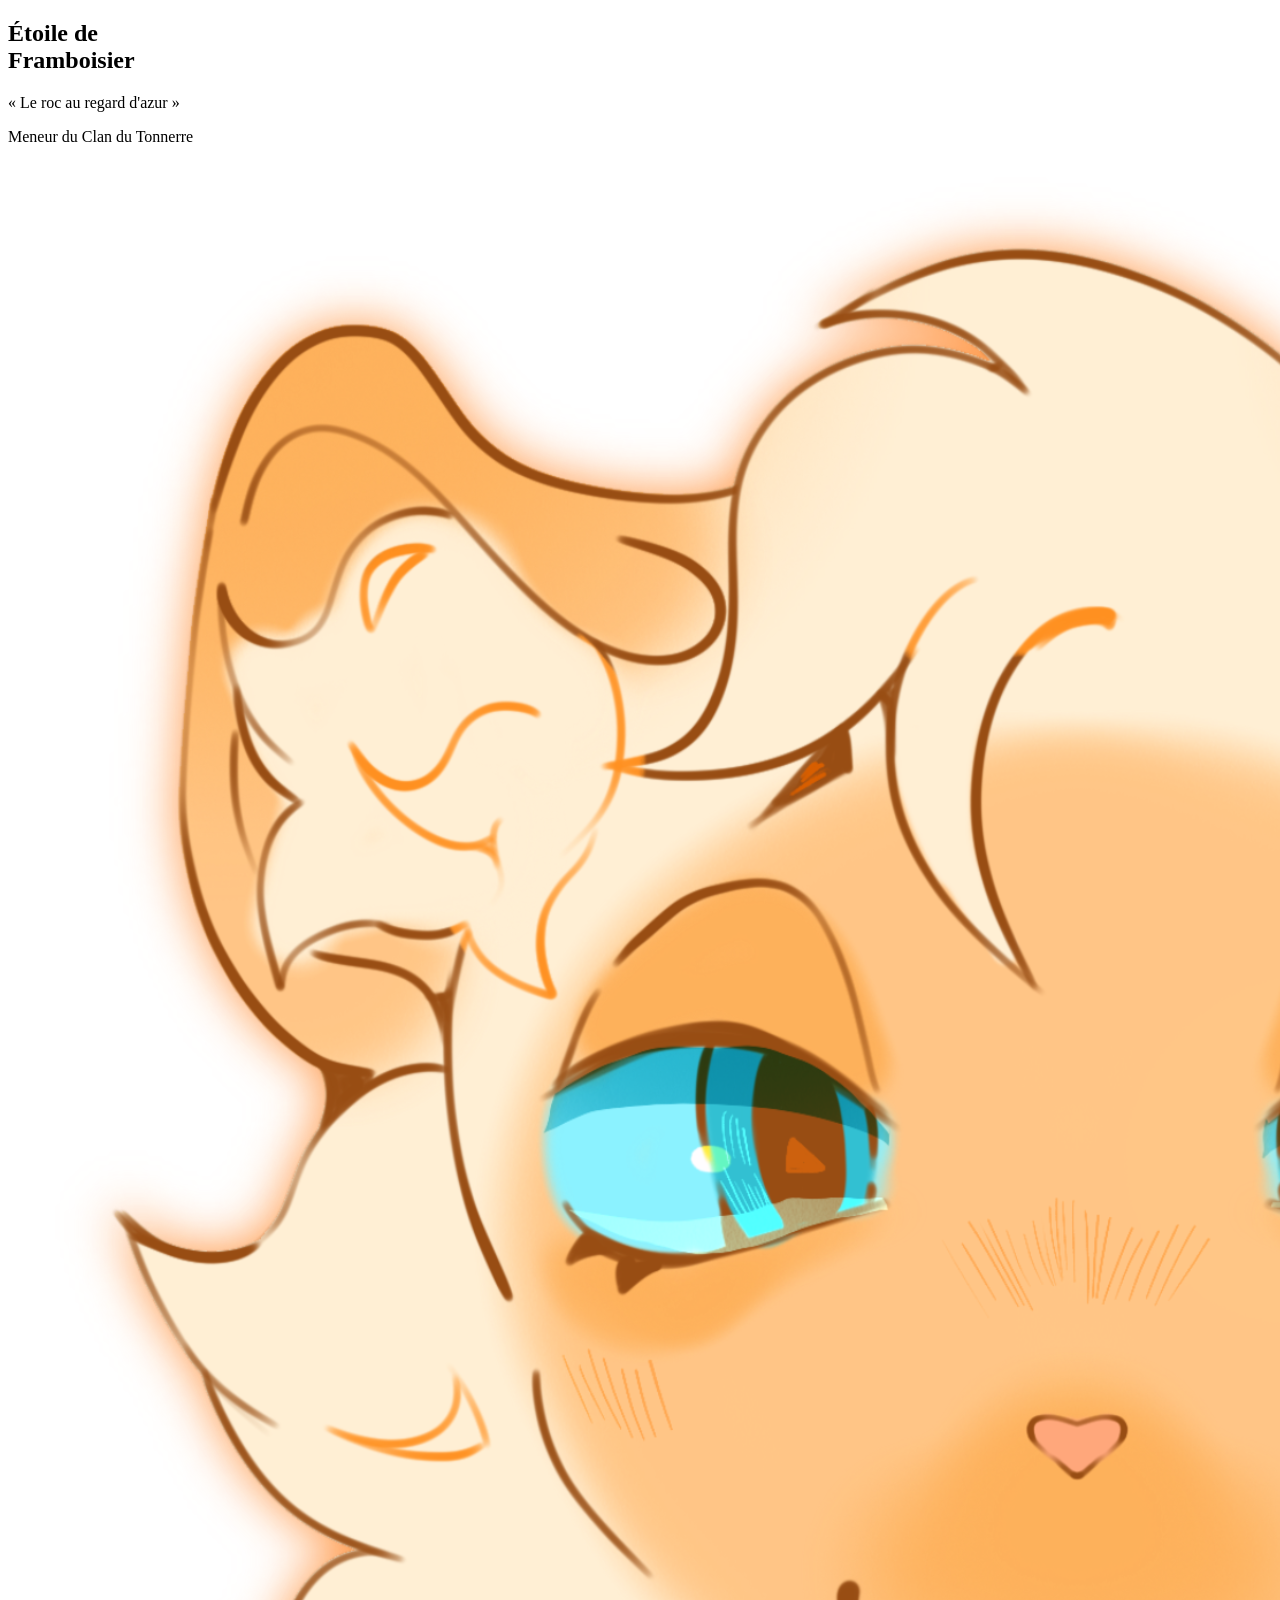
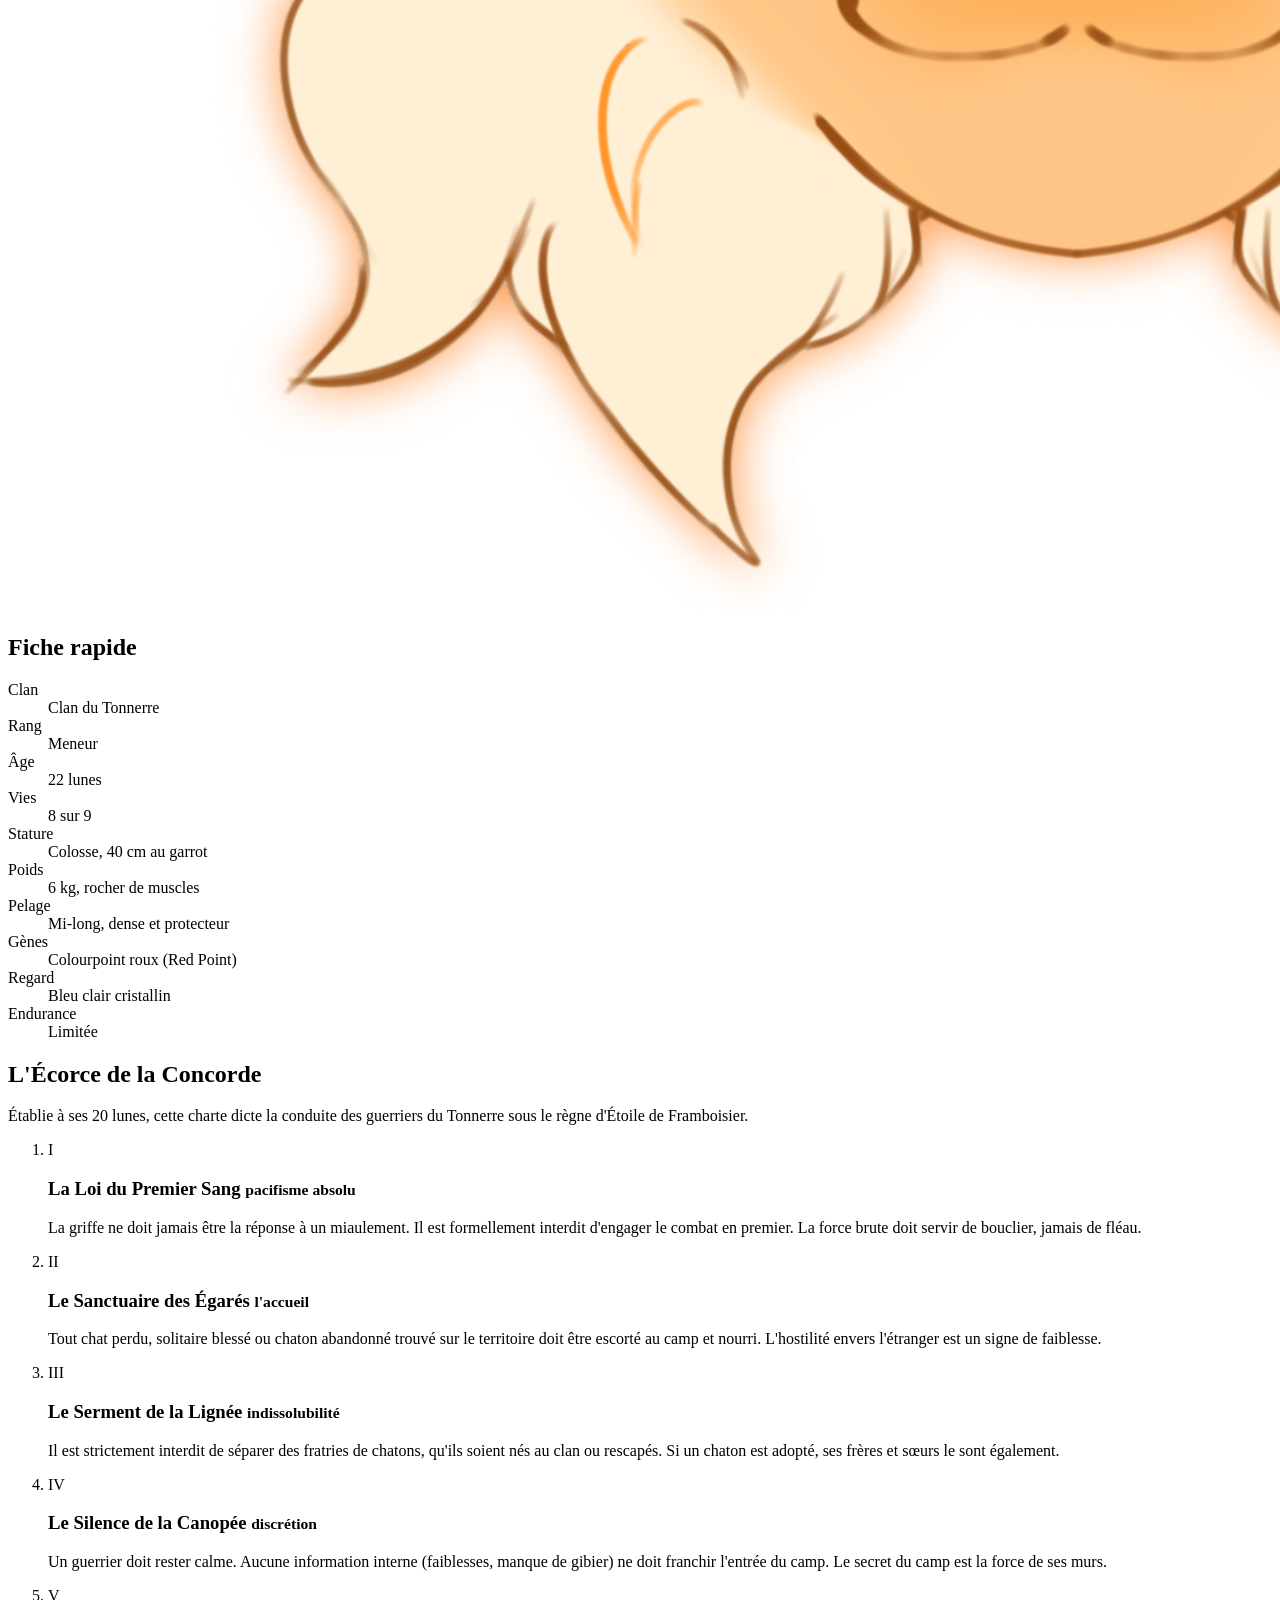
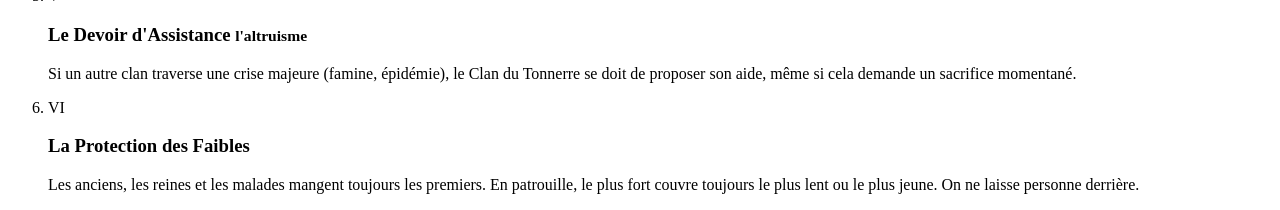
==== commit 1945cd8a: "Add files via upload" ====
--- a/index.html
+++ b/index.html
@@ -1,831 +1,116 @@
-<!DOCTYPE html>
-<html lang="fr">
-<head>
-    <meta charset="UTF-8">
-    <meta name="viewport" content="width=device-width, initial-scale=1.0">
-    <title>Étoile de Framboisier — Meneur du Tonnerre</title>
-    <link rel="stylesheet" href="style.css">
-    <link href="https://fonts.googleapis.com/css2?family=Comfortaa:wght@400;700&family=Quicksand:wght@400;600&display=swap" rel="stylesheet">
-</head>
-<body>
-
-    <header>
-        <div class="header-glow"></div>
-        <div class="header-content">
-            <h1>Étoile de Framboisier</h1>
-            <p>« Le roc au regard d'azur » — Meneur du Clan du Tonnerre</p>
-        </div>
-        
-        <nav>
-            <ul>
-                <li><a href="#accueil" class="active">Accueil</a></li>
-                <li><a href="#caractere">Caractère</a></li>
-                <li><a href="#physique">Physique</a></li>
-                <li><a href="#lignee">Lignée</a></li>
-                <li><a href="#relations">Relations</a></li>
-                <li><a href="#histoire">Histoire</a></li>
-                <li><a href="#vies">Ses Vies</a></li>
-                <li><a href="#journal">Journal des Lunes</a></li>
-                <li><a href="#galerie">Galerie</a></li>
-            </ul>
-        </nav>
-    </header>
-
-    <main class="container">
-        
-        <section id="accueil" class="tab-content">
-            <h2>🍓 Tableau de Bord du Meneur</h2>
-            
-            <div class="dashboard-grid">
-                <div class="card character-showcase">
-                    <div class="showcase-header">
-                        <div class="main-avatar">
-                            <span>🍓</span>
-                        </div>
-                        <div class="showcase-title">
-                            <h3>Étoile de Framboisier</h3>
-                            <p class="sub-text">Meneur du Clan du Tonnerre</p>
-                        </div>
-                    </div>
-                    
-                    <div class="stats-bars">
-                        <div class="stat-bar-group">
-                            <label>Lunes d'existence (Âge) : 20 / 100</label>
-                            <div class="bar-container"><div class="bar age-bar" style="width: 20%;"></div></div>
-                        </div>
-                        <div class="stat-bar-group">
-                            <label>Souffles stellaires (Vies) : 8 / 9</label>
-                            <div class="bar-container"><div class="bar lives-bar" style="width: 88%;"></div></div>
-                        </div>
-                        <div class="stat-bar-group">
-                            <label>Endurance physique : 30 / 100</label>
-                            <div class="bar-container"><div class="bar stamina-bar" style="width: 30%;"></div></div>
-                        </div>
-                    </div>
-                </div>
-            
-                <div class="card quick-specs">
-                    <ul class="specs-list">
-                        <li><span class="spec-label">Stature :</span> Colosse (40 cm au garrot)</li>
-                        <li><span class="spec-label">Poids :</span> 6.0 kg (Rocher de muscles)</li>
-                        <li><span class="spec-label">Pelage :</span> Mi-long • Dense & Protecteur</li>
-                        <li><span class="spec-label">Gènes :</span> Colourpoint Roux (Red Point)</li>
-                        <li><span class="spec-label">Regard :</span> Bleu clair cristallin 💎</li>
-                    </ul>
-                </div>
-            </div>
-            
-            <h2>📜 L'Écorce de la Concorde (Charte du Clan)</h2>
-            <p class="section-intro">Établie à ses 20 lunes, cette charte dicte la conduite des guerriers du Tonnerre sous le règne d'Étoile de Framboisier.</p>
-            
-            <div class="charte-container">
-                <div class="charte-rule">
-                    <h3>I. La Loi du Premier Sang (Pacifisme Absolu)</h3>
-                    <p>La griffe ne doit jamais être la réponse à un miaulement. Il est formellement interdit d'engager le combat en premier. La force brute doit servir de bouclier, jamais de fléau.</p>
-                </div>
-                <div class="charte-rule">
-                    <h3>II. Le Sanctuaire des Égarés (L'Accueil)</h3>
-                    <p>Tout chat perdu, solitaire blessé ou chaton abandonné trouvé sur le territoire doit être escorté au camp et nourri. L'hostilité envers l'étranger est un signe de faiblesse.</p>
-                </div>
-                <div class="charte-rule">
-                    <h3>III. Le Serment de la Lignée (Indissolubilité)</h3>
-                    <p>Il est strictement interdit de séparer des fratries de chatons, qu'ils soient nés au clan ou rescapés. Si un chaton est adopté, ses frères et sœurs le sont également.</p>
-                </div>
-                <div class="charte-rule">
-                    <h3>IV. Le Silence de la Canopée (Discrétion)</h3>
-                    <p>Un guerrier doit rester calme. Aucune information interne (faiblesses, manque de gibier) ne doit franchir l'entrée du camp. Le secret du camp est la force de ses murs.</p>
-                </div>
-                <div class="charte-rule">
-                    <h3>V. Le Devoir d'Assistance (L'Altruisme)</h3>
-                    <p>Si un autre clan traverse une crise majeure (famine, épidémie), le Clan du Tonnerre se doit de proposer son aide, même si cela demande un sacrifice momentané.</p>
-                </div>
-                <div class="charte-rule">
-                    <h3>VI. La Protection des Faibles</h3>
-                    <p>Les anciens, les reines et les malades mangent toujours les premiers. En patrouille, le plus fort couvre toujours le plus lent ou le plus jeune. On ne laisse personne derrière.</p>
-                </div>
-            </div>
-        </section>
-
-        <section id="caractere" class="tab-content" style="display:none;">
-            <h2>🍓 Caractère & Personnalité</h2>
-            
-            <div class="onglet-split-layout">
-                <div class="split-main-panel">
-                    <div class="card border-azur">
-                        <h3>Description Globale</h3>
-                        <p>Étoile de Framboisier est un félin dont la personnalité est aussi nuancée que les reflets argentés de son pelage. D’un tempérament fondamentalement calme et posé, il dégage une aura de sérénité qui apaise souvent les tensions au sein du Clan du Tonnerre. Ce n'est pas un miaulement qui s'impose par les cris ou la force brutale ; au contraire, il privilégiez toujours un miaulement décontracté et une discussion tranquille. Son côté pacifique le pousse à fuir les conflits inutiles, préférant la mélodie de la forêt au fracas des combats, ce qui fait de lui un diplomate né, capable de comprendre les points de vue de chacun pour ramener l'harmonie.</p>
-                        <p>Cependant, derrière cette façade paisible se cache un esprit très autonome et parfois un peu déconnecté de la réalité. Le félin vit avec un véritable planning mental, effectuant ses tâches de manière mécanique et efficace sans qu’on ait besoin de lui donner d’ordres. Cette grande indépendance s’accompagne d’une tendance à être extrêmement distrait : Étoile de Framboisier s’évade souvent dans son propre monde imaginaire. Lorsqu’il rêve ainsi, il possède ce tic atypique de loucher de manière inconsciente, perdant alors totalement le fil de ce qui l’entoure, ce qui peut le conduire à trébucher maladroitement en patrouille.</p>
-                        <p>Malgré sa douceur apparente, Étoile de Framboisier possède une facette plus sombre et hautaine. Conscient de son allure et de ses capacités, il a tendance à juger les autres de haut, surtout ceux qu'il estime faibles ou trop agités. Il ne s'exprime jamais de façon directe pour critiquer, mais il sait faire comprendre son mépris par des silences ou des regards lourds de sens. Ce caractère fier s'accompagne d'une certaine indiscrétion ; s'il est un confident sympathique en apparence, il ne peut s'empêcher de rapporter les secrets qu'il entend à ses adelphes. Pour lui, la famille est le seul cercle de confiance, et ses oreilles traînent toujours là où elles ne devraient pas pour nourrir les discussions privées avec sa fratrie.</p>
-                        <p>Enfin, c'est un félin de rituels et de sensibilités. Très attaché à son confort, il ne déroge jamais à sa toilette matinale et déteste par-dessus tout le bruit, la saleté des rats ou le poids de la pluie sur son dos. Si sa prestance peut laisser croire qu'il est invincible, il cache une peur profonde de la mort et de la perte. Ayant déjà souffert de la disparition de ses sœurs et de son frère, il redoute plus que tout le vide laissé par ceux qu’il aime, faisant de ce chef hautain un être profondément marqué par le deuil, cherchant désespérément à protéger ce qu'il reste de son cercle intime.</p>
-                    </div>
-                </div>
-
-                <div class="split-side-panel">
-                    <div class="dropdown-container">
-                        <details class="custom-details quality-box">
-                            <summary class="dropdown-btn">✨ Ses Qualités (Détails)</summary>
-                            <div class="dropdown-content">
-                                <h5>Calme :</h5>
-                                <p>Étoile de Framboisier est l'incarnation même du calme, tant dans ses paroles que dans sa posture. Sa compagnie est particulièrement recherchée pour sa tranquillité ; il n'est pas de ceux qui élèvent la voix sans raison, préférant s'exprimer d'un miaulement posé, presque décontracté. Ce n'est pas un chat agité : il possède cette capacité rare de pouvoir rester immobile pendant un temps infini, sans aucune gêne. Durant ces longs moments de pause, il se contente d'observer avec finesse les mouvements de la forêt ou, plus souvent encore, de s'abandonner à ses rêveries.</p>
-                                <hr class="soft-hr">
-                                <h5>Pacifiste :</h5>
-                                <p>Profondément pacifiste, il éprouve une aversion naturelle pour les conflits. Pour lui, la douceur des rayons du soleil et la mélodie de la forêt auront toujours plus de valeur que les feulements et les grognements hostiles. Étoile de Framboisier ne cherche jamais à imposer sa volonté par la force ou la pression ; il privilégie systématiquement une discussion sereine, s'efforçant de comprendre chaque point de vue avec empathie. Cette sagesse naturelle en fait un médiateur précieux sur qui le Clan peut compter pour apaiser les tensions par la simple force de sa parole.</p>
-                                <hr class="soft-hr">
-                                <h5>Autonome :</h5>
-                                <p>D’un naturel extrêmement autonome, il accomplit ses tâches sans qu'on n'ait jamais besoin de les lui rappeler. Un véritable planning invisible seems structurer ses pensées, lui permettant d'agir avec une efficacité presque mécanique et sans attendre d'ordres. Cette grande indépendance, couplée à son habitude de savoir exactement quoi faire et à quel moment, le place parfois légèrement à l'écart des autres. Étoile de Framboisier évolue ainsi dans son propre monde, un jardin secret où il laisse entrer ses proches, mais où son autosuffisance lui sert de rempart.</p>
-                            </div>
-                        </details>
-
-                        <details class="custom-details defect-box">
-                            <summary class="dropdown-btn">🎭 Ses Défauts (Détails)</summary>
-                            <div class="dropdown-content">
-                                <h5>Pensif :</h5>
-                                <p>Étoile de Framboisier est un félin qui s'égare fréquemment dans son propre monde imaginaire. Bien qu'il sache garder les pattes sur terre quand il le faut, il lui arrive souvent de perdre le fil d'une conversation ou de sa concentration lors des patrouilles. Lorsqu’il s'évade ainsi, cela se remarque assez vite : son regard commence à errer vers le sol ou se fixe derrière son interlocuteur. S’il est en mouvement, il ne prête alors plus vraiment attention à ce qui l’entoure, ce qui le place dans des situations gênantes, comme trébucher sur une racine ou rater un obstacle, trahi par ses propres pensées.</p>
-                                <hr class="soft-hr">
-                                <h5>Hautain :</h5>
-                                <p>S'il est un compagnon calme dont on apprécie la présence, il n'en reste pas moins hautain par instants. Conscient de son physique élégant, Étoile de Framboisier se permet de juger les autres de haut, ciblant surtout les plus faibles ou ceux qu'il estime faire preuve de laisser-aller. Il a cette tendance à rabaisser ses pairs, que ce soit derrière leur dos ou de manière plus subtile, juste devant leur museau. Il ne vous dira jamais frontalement ce qu’il pense de vous, mais il saura vous faire ressentir son mépris par une attitude ou un sous-entendu bien placé.</p>
-                                <hr class="soft-hr">
-                                <h5>Indiscret :</h5>
-                                <p>À ce tempérament hautain s'ajoute une indiscrétion redoutable. Étoile de Framboisier ne se gêne jamais pour rapporter les secrets qu'il glane à ses fidèles frères et sœurs ; n'ayant confiance qu'en sa propre famille, il réserve ses informations à ce cercle restreint. Ainsi, bien qu'il se montre très sympathique au quotidien, celui qui prend le risque de trop se confier doit savoir que sa fratrie sera mise au courant. Il ne pose pas de questions directes pour ne pas s'exposer, mais il s'arrange toujours pour savoir : ses oreilles traînent partout, captant les murmures de la forêt.</p>
-                            </div>
-                        </details>
-
-                        <details class="custom-details likes-card">
-                            <summary class="dropdown-btn">🍽️ Goûts, Phobies & Habitudes</summary>
-                            <div class="dropdown-content">
-                                <p><strong>❤️ Ce qu'il aime :</strong> Étoile de Framboisier apprécie tout particulièrement les écureuils ; ce petit mammifère agile lui offre une quantité de viande idéale pour le rassasier durant une journée entière. Au-delà de cette préférence, le félin possède une palette de goûts très étendue : il ne rencontre aucun souci avec le poisson, qu'il consomme volontiers, tout comme les pigeons ou les colombes. Il aime par-dessus tout s'installer sur les hautes branches des arbres pour faire de longues siestes loin de l'agitation. Il adore également plonger ses pattes dans l'eau des étangs pour se rafraîchir et savourer l'odeur d'humus après une averse.</p>
-                                <hr class="soft-hr">
-                                <p><strong>🖤 Ce qu'il déteste :</strong> Le félin n’apprécie absolument pas les grenouilles ni les rats. Il éprouve une aversion profonde pour leur odeur, leur goût, mais surtout pour leur texture qu'il juge repoussante. Il déteste également le bruit sous toutes ses formes (miaulements trop forts, Chemin du Tonnerre, fracas des orages) qui vient briser sa tranquillité. Il refuse autant que possible de se retrouver entièrement mouillé sous une averse car l'eau alourdit sa fourrure dense et gâche son allure.</p>
-                                <hr class="soft-hr">
-                                <p><strong>⚠️ Craintes & Rituels :</strong> Il éprouve une crainte viscérale et irrationnelle pour les chenilles. En croiser une le pousse à labourer nerveusement le sol de ses griffes. Il porte aussi une peur profonde de la mort, enracinée depuis la perte de ses adelphes. Côté manies, il fait quotidiennement une toilette matinale très méticuleuse avant ses tâches de chef, et il possède un tic original : il se met à loucher de façon totalement inconsciente dès qu'il s'évade dans son monde imaginaire.</p>
-                            </div>
-                        </details>
-                    </div>
-                </div>
-            </div>
-        </section>
-
-        <section id="physique" class="tab-content" style="display:none;">
-            <h2>🍓 Apparence Physique</h2>
-            
-            <div class="onglet-split-layout">
-                <div class="split-main-panel">
-                    <div class="card global-desc border-azur">
-                        <h3>Description Globale</h3>
-                        <p>Étoile de Framboisier est un félin qui impose immédiatement le respect par sa stature hors du commun. Du haut de ses 40 cm au garrot, il dépasse la plupart de ses camarades de clan, ce qui, allié à son poids imposant de six kilos, en fait un individu particulièrement massif. Ce n'est pas seulement un chat de grande taille, c'est un véritable colosse dont la carrure puissante évoque la solidité d'un rocher. Ses épaules larges et son poitrail musclé témoignent de sa force brute, même si cette lourdeur naturelle le prive de la rapidité de ses pairs.</p>
-                        <p>Son pelage est une merveille de nuances et de texture. De longueur mi-longue, sa fourrure possède une épaisseur idéale : elle est assez dense pour lui offrir un rempart contre les vents frais de la forêt, tout en restant suffisamment légère pour ne pas l'étouffer lorsque la bonne saison revient. Sa robe arbore une coloration Red Point d'une grande finesse. Son corps est d'un blanc crème immaculé, tandis que ses oreilles, son museau, ses pattes et sa queue sont teintées d'un roux chaud et vibrant, comme si les extrémités de son corps avaient été trempées dans le jus de baies bien mûres.</p>
-                        <p>Le visage d'Étoile de Framboisier est marqué by des traits qui renforcent son originalité. Ses yeux, légèrement en amande, sont d'un bleu clair cristallin ; ce regard azur semble transpercer ses interlocuteurs et contraste magnifiquement avec le roux de son museau. Mais ce qui attire le plus l’attention, ce sont ses oreilles curvées. Cette particularité physique, totalement inoffensive pour sa santé, lui donne un aspect unique qu'il apprécie d'ailleurs beaucoup ; il trouve ce détail assez drôle et aime l'originalité que cela apporte à son profil de meneur.</p>
-                        <p>En descendant vers ses membres, on découvre une autre spécificité étonnante : Étoile de Framboisier est polydactyle. Sur ses deux pattes avant, il possède un doigt supplémentaire. Ce trait renforce l'aspect massif de ses pattes, qui ressemblent à de larges battoirs, et participe à sa force de frappe lors des blocages au sol. Enfin, on ne peut ignorer la longue cicatrice qui court le long de sa queue, dont le bout roux est marqué par cette balafre, souvenir permanent de sa chute des Rochers du Soleil, ni les deux anneaux de freesia qu'il porte fièrement derrière ses oreilles en hommage à sa sœur.</p>
-                    </div>
-                </div>
-
-                <div class="split-side-panel">
-                    <div class="dropdown-container">
-                        <details class="custom-details strength-card">
-                            <summary class="dropdown-btn">💪 Ses Points Forts (Détails)</summary>
-                            <div class="dropdown-content">
-                                <p>Au vu de son gabarit imposant, Étoile de Framboisier est un félin qui possède une force de frappe hors du commun. Que ce soit dans la puissance de ses coups de patte, sa capacité à bloquer ses adversaires au sol ou la force de sa morsure, il se révèle être un véritable rocher de muscles incomparable. Cette carrure massive rend ses assauts particulièrement redoutables ; peu de félins peuvent se vanter de pouvoir rivaliser avec lui lors d'un corps à corps frontal.</p>
-                                <p>Le meneur est également doté d’une excellente résistance physique, capable de supporter aussi bien le froid mordant que les blessures de combat. Bien qu’il ait gagné en robustesse en atteignant sa taille adulte, il reste, comparativement à ses camarades, un chat extrêmement solide. Étoile de Framboisier possède un mélange de muscles denses et de graisse protectrice qui, combiné à son pelage mi-long, lui permet de rester au chaud durant l'hiver et d'encaisser les coups sans faiblir. Il faut généralement des adversaires d'une taille considérable pour espérer le mettre hors de combat.</p>
-                                <p>Une autre particularité physique le distingue : ses pattes arrière sont plus longues que ses pattes avant. Grâce à cette anatomie singulière, il possède une aptitude supérieure pour grimper aux arbres ou sauter bien plus haut que les autres membres du Clan. Ses membres postérieurs, qui rappellent ceux des lièvres de la lande, lui permettent d'effectuer des bonds impressionnants et presque sans limites. De plus, nager ne représente aucun souci pour lui, car ses pattes musclées lui offrent une propulsion efficace et constante dans l'eau.</p>
-                            </div>
-                        </details>
-
-                        <details class="custom-details defect-box">
-                            <summary class="dropdown-btn">🏃‍♂️ Ses Points Faibles (Détails)</summary>
-                            <div class="dropdown-content">
-                                <p>Bien qu’il soit un véritable rocher de muscles, Étoile de Framboisier n'est pas sans failles, et sa carrure massive le rend particulièrement lent. Lorsqu’il s’agit de faire la course, il finit inévitablement dernier, son corps n’étant tout simplement pas taillé pour la vitesse pure. Cette lourdeur le rend peu efficace pour les chasses rapides ou la traque de proies agiles. Il lui arrive ainsi fréquemment d’être le dernier à regagner le camp, subissant parfois les moqueries des apprentis qui s'amusent de sa démarche pesante.</p>
-                                <p>En plus de sa faible vitesse, le meneur ne possède pratiquement aucune agilité. Étoile de Framboisier est incapable de se faufiler dans des endroits étroits, même en faisant de son mieux ; ses épaules massives, son poitrail imposant et le reste de son corps sont bien trop larges pour les passages exigus de la forêt. Cette morphologie l’empêche également d’être un bon chasseur, car il ne peut pas changer de direction brusquement pour suivre les zigzags d'une proie. Il voit donc le plus souvent ses cibles lui échapper, distancé par leur rapidité ou leur souplesse supérieure.</p>
-                                <p>Enfin, le jeune meneur souffre d’un manque criant d’endurance qui l’épuise à une vitesse déconcertante. Même lors des combats, bien que ses coups soient redoutables, il ne peut pas tenir la cadence très longtemps et s'essouffle rapidement. Cette fatigue prématurée le suit dans toutes ses activités physiques, l'obligeant à dormir bien plus longtemps que ses camarades pour récupérer ses forces. À cause de cela, il se sent souvent d'une certaine inutilité lors des sessions de chasse prolongées, incapable de suivre le rythme soutenu du groupe.</p>
-                            </div>
-                        </details>
-
-                        <details class="custom-details border-framboise">
-                            <summary class="dropdown-btn">🌸 Marques & Accessoires</summary>
-                            <div class="dropdown-content">
-                                <p><strong>Accessoires :</strong> Étoile de Framboisier porte avec une élégance discrète deux anneaux de freesia nichés derrière ses oreilles. Loin d'être une simple coquetterie, ces fleurs sont un cadeau inestimable de sa défunte sœur, offert le jour où il a reçu son nom de guerrier. Malgré son tempérament parfois hautain, il veille sur ces anneaux avec une douceur infinie, les portant comme un hommage permanent à ce lien fraternel que la mort a brisé.</p>
-                                <hr class="soft-hr">
-                                <p><strong>Cicatrices :</strong> Il porte une longue cicatrice qui court tout le long de sa queue. Cette marque est le souvenir d'un événement tragique survenu aux Rochers du Soleil. Son propre frère, dans un élan de curiosité aussi sombre qu'irréfléchi, l'a poussé du haut des pierres géantes pour vérifier si son nouveau statut de chef lui octroyait réellement le don des neuf vies. L'expérience foi concluante, mais brutale : Étoile de Framboisier a effectivement perdu sa première vie dans la chute. Il ne lui en reste désormais plus que huit, et cette balafre indélébile pour lui rappeler la trahison de son sang.</p>
-                            </div>
-                        </details>
-                    </div>
-                </div>
-            </div>
-        </section>
-        
-        <section id="lignee" class="tab-content" style="display:none;">
-            <h2>🍓 Lignée & Origines</h2>
-            <p class="section-intro">➤ Répartition : 75% [Clan du Tonnerre] / 25% [Domestique] (Origines Highlander via Rosie)</p>
-
-            <div class="tree-container">
-                
-                <div class="tree-generation">
-                    <div class="generation-label">Génération I — Les Aïeux</div>
-                    <div class="generation-row">
-                        <div class="family-branch-title">Branche Maternelle</div>
-                        <div class="family-card dead-card-bg compact">
-                            <div class="family-avatar-box"><div class="cat-avatar dead-avatar"></div></div>
-                            <div class="family-details">
-                                <h4>Brume de Saule</h4>
-                                <p class="family-role">Grand-mère</p>
-                            </div>
-                        </div>
-                        <div class="family-card dead-card-bg compact">
-                            <div class="family-avatar-box"><div class="cat-avatar dead-avatar"></div></div>
-                            <div class="family-details">
-                                <h4>Écorce de Chêne</h4>
-                                <p class="family-role">Grand-père</p>
-                            </div>
-                        </div>
-                        
-                        <div class="tree-separator-branch"></div>
-
-                        <div class="family-branch-title">Branche Paternelle</div>
-                        <div class="family-card missing-card-bg compact">
-                            <div class="family-avatar-box"><div class="cat-avatar missing-avatar"></div></div>
-                            <div class="family-details">
-                                <h4>Rosie <span class="highlander-tag">Highlander</span></h4>
-                                <p class="family-role">Grand-mère</p>
-                            </div>
-                        </div>
-                        <div class="family-card dead-card-bg compact">
-                            <div class="family-avatar-box"><div class="cat-avatar dead-avatar"></div></div>
-                            <div class="family-details">
-                                <h4>Éclat de Pierre</h4>
-                                <p class="family-role">Grand-père</p>
-                            </div>
-                        </div>
-                    </div>
-                </div>
-
-                <div class="tree-line-connector">⬇️</div>
-
-                <div class="tree-generation">
-                    <div class="generation-label">Génération II — Les Pères, Mères & Collatéraux</div>
-                    <div class="generation-row">
-                        <div class="family-card dead-card-bg compact grayscale">
-                            <div class="family-avatar-box"><div class="cat-avatar dead-avatar"></div></div>
-                            <div class="family-details">
-                                <h4>Plume de Noisetier</h4>
-                                <p class="family-role">Tante (Mat.)</p>
-                            </div>
-                        </div>
-
-                        <div class="parent-couple-box">
-                            <div class="family-card alive-card-bg">
-                                <div class="family-avatar-box">
-                                    <img class="cat-avatar pj-avatar" src="assets/photos/Douce Sève - PNJ.png" alt="Douce Sève" onerror="this.style.display='none';">
-                                    <div class="cat-avatar alive-avatar"></div>
-                                </div>
-                                <div class="family-details">
-                                    <h4 class="important-blood">Douce Sève</h4>
-                                    <span class="badge status-alive">Vivante</span>
-                                    <p class="family-role">Mère Biologique</p>
-                                    <p class="family-player">PNJ</p>
-                                </div>
-                            </div>
-                            <div class="couple-heart">💞</div>
-                            <div class="family-card alive-card-bg">
-                                <div class="family-avatar-box">
-                                    <img class="cat-avatar pj-avatar" src="assets/photos/Racine de Bouleau - PNJ.png" alt="Racine de Bouleau" onerror="this.style.display='none';">
-                                    <div class="cat-avatar alive-avatar"></div>
-                                </div>
-                                <div class="family-details">
-                                    <h4 class="important-blood">Racine de Bouleau</h4>
-                                    <span class="badge status-alive">Vivant</span>
-                                    <p class="family-role">Père Biologique</p>
-                                    <p class="family-player">PNJ</p>
-                                </div>
-                            </div>
-                        </div>
-
-                        <div class="family-card dead-card-bg compact grayscale">
-                            <div class="family-avatar-box"><div class="cat-avatar dead-avatar"></div></div>
-                            <div class="family-details">
-                                <h4>Croc de Lierre</h4>
-                                <p class="family-role">Oncle (Pat.)</p>
-                            </div>
-                        </div>
-                    </div>
-                </div>
-
-                <div class="tree-line-connector">⬇️</div>
-
-                <div class="tree-generation current-gen">
-                    <div class="generation-label">Génération III — La Portée & Les Alliances</div>
-                    <div class="generation-row">
-                        <div class="family-card dead-card-bg compact">
-                            <div class="family-avatar-box">
-                                <img class="cat-avatar pj-avatar" src="assets/photos/Epine de Fraisier - PNJ.png" alt="Epine de Fraisier" onerror="this.style.display='none';">
-                                <div class="cat-avatar dead-avatar"></div>
-                            </div>
-                            <div class="family-details">
-                                <h4>Épine de Fraisier</h4>
-                                <p class="family-role">Frère</p>
-                            </div>
-                        </div>
-                        <div class="family-card dead-card-bg compact">
-                            <div class="family-avatar-box">
-                                <img class="cat-avatar pj-avatar" src="assets/photos/Ombre de Myrtille - PNJ.png" alt="Ombre de Myrtille" onerror="this.style.display='none';">
-                                <div class="cat-avatar dead-avatar"></div>
-                            </div>
-                            <div class="family-details">
-                                <h4>Ombre de Myrtille</h4>
-                                <p class="family-role">Sœur</p>
-                            </div>
-                        </div>
-                        <div class="family-card dead-card-bg compact">
-                            <div class="family-avatar-box">
-                                <img class="cat-avatar pj-avatar" src="assets/photos/Nuage de Mûre.png" alt="Nuage de Mûre" onerror="this.style.display='none';">
-                                <div class="cat-avatar dead-avatar"></div>
-                            </div>
-                            <div class="family-details">
-                                <h4>Nuage de Mûre</h4>
-                                <p class="family-role">Sœur</p>
-                            </div>
-                        </div>
-
-                        <div class="parent-couple-box hero-couple">
-                            <div class="family-card framboisier-hero-card">
-                                <div class="hero-crown">👑</div>
-                                <div class="family-avatar-box">
-                                    <img class="cat-avatar" src="assets/photos/Headshot Etoile de Framboisier Oriyakii.png" alt="Étoile de Framboisier">
-                                </div>
-                                <div class="family-details">
-                                    <h4>Étoile de Framboisier</h4>
-                                    <span class="badge status-alive-pj" style="background: var(--azur-etoile); color: #120A0E;">Meneur</span>
-                                    <p class="family-role" style="color: var(--blanc); opacity: 1;">Vous</p>
-                                </div>
-                            </div>
-                            
-                            <div class="couple-heart">💞</div>
-                            
-                            <div class="family-card empty-placeholder-card">
-                                <div class="family-avatar-box"><div class="cat-avatar empty-avatar"></div></div>
-                                <div class="family-details">
-                                    <h4 class="placeholder-text">Emplacement libre</h4>
-                                    <span class="badge status-unknown">Inconnu</span>
-                                    <p class="family-role">Compagne / Compagnon</p>
-                                    <p class="family-player">À voir en RP...</p>
-                                </div>
-                            </div>
-                        </div>
-
-                        <div class="family-card pj-card-bg adaptive-link">
-                            <div class="family-avatar-box">
-                                <img class="cat-avatar pj-avatar" src="assets/photos/Nuage de Nénuphar.png" alt="Nuage de Nénuphar" onerror="this.style.display='none';">
-                                <div class="cat-avatar pj-avatar-default"></div>
-                            </div>
-                            <div class="family-details">
-                                <h4>Nuage de Nénuphar</h4>
-                                <span class="badge status-alive-pj">Vivante</span>
-                                <p class="family-role">Sœur Adoptive</p>
-                                <p class="family-player">@Une_Bretonne</p>
-                            </div>
-                        </div>
-                    </div>
-                </div>
-
-                <div class="tree-line-connector">⬇️</div>
-
-                <div class="tree-generation">
-                    <div class="generation-label">Génération IV — La Descendance (Liens du Cœur)</div>
-                    <div class="generation-row central-children">
-                        
-                        <div class="family-card pj-card-bg">
-                            <div class="family-avatar-box">
-                                <img class="cat-avatar pj-avatar" src="assets/photos/Petit Galopin - Oriyakii.png" alt="Petit Galopin" onerror="this.style.display='none';">
-                                <div class="cat-avatar pj-avatar-default"></div>
-                            </div>
-                            <div class="family-details">
-                                <h4>Petit Galopin</h4>
-                                <span class="badge status-alive-pj">Vivant</span>
-                                <p class="family-role">Fils Adoptif</p>
-                                <p class="family-player">@Oriyakii</p>
-                            </div>
-                        </div>
-
-                        <div class="family-card pj-card-bg">
-                            <div class="family-avatar-box">
-                                <img class="cat-avatar pj-avatar" src="avatar_courlis.png" alt="Petit Courlis" onerror="this.style.display='none';">
-                                <div class="cat-avatar pj-avatar-default"></div>
-                            </div>
-                            <div class="family-details">
-                                <h4>Petit Courlis</h4>
-                                <span class="badge status-alive-pj">Vivant</span>
-                                <p class="family-role">Fils Adoptif</p>
-                                <p class="family-player">@_.velyxia</p>
-                            </div>
-                        </div>
-                    </div>
-                </div>
-
-                <div class="tree-line-connector">⬇️</div>
-
-                <div class="tree-generation">
-                    <div class="generation-label">Génération V — La Grande Descendance</div>
-                    <div class="generation-row central-children">
-
-                        <div class="family-card empty-placeholder-card">
-                            <div class="family-avatar-box"><div class="cat-avatar empty-avatar"></div></div>
-                            <div class="family-details">
-                                <h4 class="placeholder-text">Aucun petit-chaton</h4>
-                                <span class="badge status-unknown">Verrouillé</span>
-                                <p class="family-role">Petits-enfants</p>
-                                <p class="family-player">Futur lointain</p>
-                            </div>
-                        </div>
-
-                    </div>
-                </div>
-            </section>
-
-        <section id="relations" class="tab-content" style="display:none;">
-            <h2>🍓 Index & Guide des Relations</h2>
-            <p class="section-intro">Les liens de sang, de cœur et de devoir qui structurent la vie du meneur.</p>
-
-            <div class="card index-legende">
-                <h3>🗂️ Affinités & Sentiments</h3>
-                <div class="legende-grid">
-                    <div class="legende-item"><span class="badge-rel fav-3">❤️❤️❤️</span> Attachement profond / Fusionnel</div>
-                    <div class="legende-item"><span class="badge-rel fav-1">❤️</span> Appréciation positive / Affinité</div>
-                    <div class="legende-item"><span class="badge-rel neutral-rel">❤️🖤</span> Neutralité / Entre-deux</div>
-                    <div class="legende-item"><span class="badge-rel respect-rel">⭐</span> Respect profond / Statut sacré</div>
-                    <div class="legende-item"><span class="badge-rel dead-rel">💀</span> Décédé(e) / Souvenir</div>
-                </div>
-            </div>
-
-            <h2>🐾 Relation au Clan du Tonnerre</h2>
-            <div class="card global-clan-card">
-                <p>Pour Étoile de Framboisier, son clan représente bien plus qu'un simple groupe de guerriers : c'est sa famille, son refuge et son cercle d'amis. Auprès de ses camarades, il se sent profondément à l’aise et leur accorde une confiance totale. Son dévouement est tel qu'il n'hésiterait pas une seule seconde à offrir sa propre vie pour protéger l'un des siens. Pour lui, la survie et le bien-être du Clan du Tonnerre passent avant ses propres besoins.</p>
-                <p>Pourtant, malgré cet amour indéfectible, une ombre plane sur son quotidien. Son très jeune âge, associé à la lourde responsabilité de son rang, le plonge dans un doute constant. Il hésite souvent sur la marche à suivre, craignant par-dessus tout le regard et le jugement de ses aînés. Cette peur de voir ses camarades lui tourner le dos ou remettre en question sa légitimité à cause de ses vingt lunes est une angoisse qui ne le quitte jamais vraiment.</p>
-                <p>Loin de se laisser abattre par cette insécurité, Étoile de Framboisier puise dans ses craintes une force insoupçonnée. Il est animé par le désir ardent de prouver sa valeur et de montrer qu'il est digne du choix du Clan des Étoiles. Il est prêt à tout, à travailler plus dur que n'importe qui et à affronter ses proprios faiblesses, pour devenir le meilleur meneur que le Clan du Tonnerre n'ait jamais connu. Derrière son calme apparent, brûle la volonté de marquer l'histoire de la forêt par sa sagesse et sa protection.</p>
-            </div>
-
-            <h2>👥 Les Visages de son Quotidien</h2>
-            <div class="relations-list-grid">
-                
-                <div class="card relation-profile-card">
-                    <div class="rel-profile-header">
-                        <div class="avatar-wrapper">
-                            <img class="cat-avatar pj-avatar" src="assets/photos/Nuage de Nénuphar.png" alt="Nuage de Nénuphar" onerror="this.style.display='none'; this.nextElementSibling.style.display='block';">
-                            <div class="cat-avatar pj-avatar-default" style="display:none;"></div>
-                        </div>
-                        <div class="rel-profile-meta">
-                            <h4>Nuage de Nénuphar</h4>
-                            <p class="cat-player">Joué par : <strong>@Une_Bretonne</strong></p>
-                            <div class="badges-row">
-                                <span class="badge-rel fav-3">❤️❤️❤️</span>
-                                <span class="badge status-alive-pj">Sœur Adoptive</span>
-                            </div>
-                        </div>
-                    </div>
-                    <p class="rel-desc">Sa sœur adoptive, rescapée du Clan de la Rivière après sa tragique dissolution. Étoile de Framboisier l'aime énormément. Elle partage son tempérament calme et posé, ce qui crée un écho réconfortant pour lui. Pourtant, une barrière invisible persiste : elle s'efforce de le garder à distance, un recul que le meneur tente d'apprivoiser avec douceur.</p>
-                </div>
-
-                <div class="card relation-profile-card">
-                    <div class="rel-profile-header">
-                        <div class="avatar-wrapper">
-                            <img class="cat-avatar pj-avatar" src="assets/photos/Petit Galopin - Oriyakii.png" alt="Petit Galopin" onerror="this.style.display='none'; this.nextElementSibling.style.display='block';">
-                            <div class="cat-avatar pj-avatar-default" style="display:none;"></div>
-                        </div>
-                        <div class="rel-profile-meta">
-                            <h4>Petit Galopin</h4>
-                            <p class="cat-player">Joué par : <strong>@Oriyakii</strong></p>
-                            <div class="badges-row">
-                                <span class="badge-rel fav-3">❤️❤️❤️</span>
-                                <span class="badge status-alive-pj">Fils Adoptif</span>
-                            </div>
-                        </div>
-                    </div>
-                    <p class="rel-desc">Son premier fils adoptif. Étoile de Framboisier l'a découvert abandonné à la lisière même du territoire du clan. Ce moment a marqué son cœur à tout jamais : n'écoutant que son instinct protecteur, il l'a pris sous son aile. Qu'importe l'absence de liens de sang, Galopin est son fils, le symbole vivant de son refus de voir une enfance brisée.</p>
-                </div>
-
-                <div class="card relation-profile-card">
-                    <div class="rel-profile-header">
-                        <div class="avatar-wrapper">
-                            <img class="cat-avatar pj-avatar" src="avatar_courlis.png" alt="Petit Courlis" onerror="this.style.display='none'; this.nextElementSibling.style.display='block';">
-                            <div class="cat-avatar pj-avatar-default" style="display:none;"></div>
-                        </div>
-                        <div class="rel-profile-meta">
-                            <h4>Petit Courlis</h4>
-                            <p class="cat-player">Joué par : <strong>@_.velyxia</strong></p>
-                            <div class="badges-row">
-                                <span class="badge-rel fav-3">❤️❤️❤️</span>
-                                <span class="badge status-alive-pj">Fils Adoptif</span>
-                            </div>
-                        </div>
-                    </div>
-                    <p class="rel-desc">Son second fils adoptif, qu'il chérit tout autant. Étoile de Framboisier éprouve pour lui un amour incommensurable et protecteur. À ses côtés, le jeune meneur oublie le poids de son masque de chef pour n'être qu'un père dévoué. Courlis est ancré profondément dans son cœur, précieux gardien de son cercle intime.</p>
-                </div>
-
-                <div class="card relation-profile-card">
-                    <div class="rel-profile-header">
-                        <div class="avatar-wrapper">
-                            <div class="cat-avatar alive-avatar"></div>
-                        </div>
-                        <div class="rel-profile-meta">
-                            <h4>Aube du Myosotis</h4>
-                            <p class="cat-player">PNJ (Guérisseuse)</p>
-                            <div class="badges-row">
-                                <span class="badge-rel respect-rel">⭐</span>
-                                <span class="badge-rel neutral-rel">❤️🖤</span>
-                                <span class="badge status-alive">Guérisseuse</span>
-                            </div>
-                        </div>
-                    </div>
-                    <p class="rel-desc">La guérisseuse du clan. Elle représente un point d'ancrage crucial pour lui, une épaule spirituelle indispensable pour assumer les lourdes responsabilités de son rang de meneur. Pourtant, leur relation est teintée d'une froideur latente : elle maintient une distance prudente et se montre méfiante à son égard, troublée par le fait qu'il ait été choisi si jeune par le Clan des Étoiles.</p>
-                </div>
-
-                <div class="card relation-profile-card">
-                    <div class="rel-profile-header">
-                        <div class="avatar-wrapper">
-                            <div class="cat-avatar alive-avatar"></div>
-                        </div>
-                        <div class="rel-profile-meta">
-                            <h4>Sveltesse de la Fouine</h4>
-                            <p class="cat-player">PNJ (Apprenti)</p>
-                            <div class="badges-row">
-                                <span class="badge-rel fav-1">❤️</span>
-                                <span class="badge status-alive">Apprenti</span>
-                            </div>
-                        </div>
-                    </div>
-                    <p class="rel-desc">Son tout premier apprenti. Étoile de Framboisier a reçu la charge de son éducation alors qu'il n'avait lui-même que 13 lunes, une marque de confiance précoce. Le meneur apprécie énormément son apprenti et affectionne les moments passés à ses côtés à lui transmettre sa vision de la forêt et son amour de l'observation.</p>
-                </div>
-
-            </div>
-
-            <h2>🌍 Diplomatie & Frontières Extérieures</h2>
-            <div class="diplomatie-grid">
-                <div class="card clan-vent">
-                    <h3>Le Clan du Vent</h3>
-                    <span class="status neutral">Neutralité bienveillante</span>
-                    <p>Étoile de Framboisier n’a pas encore d’avis bien tranché à leur sujet. Fidèle à son habitude de rester dans son propre monde et d’observer de loin, il estime qu'il ne les connaît pas encore assez bien pour s'exprimer ou porter un jugement sur leur manière de vivre. Cependant, malgré son côté parfois distant, son cœur reste profondément pacifique. De ce qu'il a pu entendre à leur sujet, il garde une porte ouverte : si jamais les guerriers de la lande venaient à avoir besoin d’une quelconque aide, il n'hésiterait pas à la leur accorder, considérant que l'entraide doit primer sur l'ignorance.</p>
-                </div>
-                <div class="card clan-ombre">
-                    <h3>Le Clan de l’Ombre</h3>
-                    <span class="status wary">Méfiance et Compassion</span>
-                    <p>Ses sentiments sont beaucoup plus mitigés. Les rumeurs qui circulent sur Étoile Douce, combinées à ce qu’il a pu observer lui-même lors de la dernière Assemblée, le plongent dans un certain malaise. Il n'est pas tout à fait à l'aise face à l'énergie qui se dégage de ce clan et de sa meneuse. Pourtant, là où d'autres ne verraient que de l'hostilité, Étoile de Framboisier ne peut s'empêcher de ressentir une part de pitié pour eux. Il regarde leur situation avec une pointe de tristesse, se demandant si leur attitude n'est pas simplement le reflet de souffrances cachées qu'il aimerait, au fond, pouvoir apaiser.</p>
-                </div>
-            </div>
-        </section>
-        
-        <section id="histoire" class="tab-content" style="display:none;">
-            <h2>Chronique d'un Destin Brisé</h2>
-            <p class="section-intro">Le parcours d'un colosse devenu le gardien de la concorde au sein du Tonnerre.</p>
-
-            <div class="history-timeline">
-                <div class="history-chapter">
-                    <div class="chapter-num">01</div>
-                    <div class="chapter-content">
-                        <h3>Période Chaton (0 - 6 lunes)</h3>
-                        <p>Naissance au sein du clan sous le regard distant et exigeant de ses parents, Racine de Bouleau et Douce Sève. Dès ses premiers pas, le jeune chaton se démarque par sa taille imposante, mais se heurte vite à la froideur émotionnelle de ses géniteurs. Durant cette période cruciale, ses seuls piliers sont ses adelphes de portée : Épine de Fraisier, Ombre de Myrtille et Nuage de Mûre. C'est avec eux qu'il apprend la chaleur de la confiance, une complicité fraternelle qui forgera son attachement viscéral envers les siens.</p>
-                    </div>
-                </div>
-
-                <div class="history-chapter">
-                    <div class="chapter-num">02</div>
-                    <div class="chapter-content">
-                        <h3>Période Apprenti (6 - 12 lunes)</h3>
-                        <p>Devenu apprenti, son gabarit explose pour atteindre une stature de colosse, lui offrant une force brute remarquable mais le privant de la vélocité naturelle de ses camarades. C'est le moment des premiers grands drames : la tragédie frappe sa fratrie de plein fouet, le laissant seul survivant de sa portée d'origine. C'est aussi durant ces lunes qu'il subit sa chute mémorable des Rochers du Soleil, y laissant sa toute première vie et une longue cicatrice sur sa queue. Marqué physiquement et psychologiquement par la perte et la fragilité de l'existence, il commence à s'isoler dans ses pensées et à porter ses célèbres anneaux de freesia en hommage à sa sœur.</p>
-                    </div>
-                </div>
-
-                <div class="history-chapter">
-                    <div class="chapter-num">03</div>
-                    <div class="chapter-content">
-                        <h3>Période Guerrier (12 - 15 lunes)</h3>
-                        <p>Son baptême de guerrier n'atténue pas ses doutes profonds ni sa peur constante du jugement d'autrui. Alors qu'il tente de stabiliser son quotidien auprès de sa sœur adoptive, Nuage de Nénuphar, le clan bascule dans l'horreur. Lors d'un terrible incident au cœur du camp, il assiste au spectacle macabre du corps ensanglanté de son meneur, Étoile Brumeuse, brutalement transpercé par une branche d'arbre. Ce traumatisme visuel scelle à jamais son dégoût pour la violence gratuite et les effusions de sang futiles.</p>
-                    </div>
-                </div>
-
-                <div class="history-chapter">
-                    <div class="chapter-num">04</div>
-                    <div class="chapter-content">
-                        <h3>Période Meneur (15 - 20 lunes)</h3>
-                        <p>Propulsé à la tête du Clan du Tonnerre à seulement 15 lunes sous le nom d'Étoile de Framboisier, il doit dissimuler son anxiété derrière un masque hautain et calculé pour asseoir sa légitimité face aux anciens. Témoin des colères répétées du Clan des Étoiles (destruction du chêne à l'assemblée, dissolution du Clan de la Rivière), sa foi reste inébranlable. À l'aube de ses 20 lunes, désormais mieux ancré dans ses fonctions, il officialise sa charte pacifique, « L'Écorce de la Concorde », bien décidé à offrir à sa forêt et à ses jeunes chatons, Petit Galopin et Petit Courlis, un avenir serein loin des guerres incessantes.</p>
-                    </div>
-                </div>
-
-                <div class="history-chapter upcoming">
-                    <div class="chapter-num">??</div>
-                    <div class="chapter-content">
-                        <h3>La Suite de l'Histoire...</h3>
-                        <p>À écrire au fil des lunes et des rencontres lors des prochains jeux de rôle.</p>
-                    </div>
-                </div>
-            </div>
-        </section>
-
-        <section id="vies" class="tab-content" style="display:none;">
-            <h2>🍓 L'Héritage des Neuf Vies</h2>
-            <p class="section-intro">Le décompte des souffles sacrés accordés par le Clan des Étoiles.</p>
-
-            <div class="vies-grid">
-                <div class="vie-card lost">
-                    <div class="vie-number">1</div>
-                    <div class="vie-detail">
-                        <h3>Bravoure <span class="badge-vie status-lost-vie">Perdue à 15 lunes</span></h3>
-                        <p>Poussé du haut des Rochers du Soleil par son propre frère, Épine de Fraisier. Ce dernier souhaitait lâchement vérifier si son nouveau statut de chef lui octroyait réellement le don divin des neuf vies.</p>
-                    </div>
-                </div>
-
-                <div class="vie-card active-vie">
-                    <div class="vie-number">2</div>
-                    <div class="vie-detail">
-                        <h3>Sérénité <span class="badge-vie status-active-vie">Active</span></h3>
-                        <p>Le don d'un esprit apaisé pour guider son clan sans céder à la panique de la forêt.</p>
-                    </div>
-                </div>
-
-                <div class="vie-card active-vie">
-                    <div class="vie-number">3</div>
-                    <div class="vie-detail">
-                        <h3>Empathie <span class="badge-vie status-active-vie">Active</span></h3>
-                        <p>La capacité de ressentir et comprendre la douleur des siens, mais aussi celle de ses rivaux.</p>
-                    </div>
-                </div>
-
-                <div class="vie-card active-vie">
-                    <div class="vie-number">4</div>
-                    <div class="vie-detail">
-                        <h3>Loyauté <span class="badge-vie status-active-vie">Active</span></h3>
-                        <p>L'attachement indéfectible aux valeurs du Clan du Tonnerre et à la protection de ses membres.</p>
-                    </div>
-                </div>
-
-                <div class="vie-card active-vie">
-                    <div class="vie-number">5</div>
-                    <div class="vie-detail">
-                        <h3>Patience <span class="badge-vie status-active-vie">Active</span></h3>
-                        <p>La force d'attendre et d'observer avant d'agir, essentielle pour un meneur pacifique.</p>
-                    </div>
-                </div>
-
-                <div class="vie-card active-vie">
-                    <div class="vie-number">6</div>
-                    <div class="vie-detail">
-                        <h3>Sagesse <span class="badge-vie status-active-vie">Active</span></h3>
-                        <p>Le discernement nécessaire pour faire appliquer la Charte de la Concorde et rejeter la guerre inutile.</p>
-                    </div>
-                </div>
-
-                <div class="vie-card active-vie">
-                    <div class="vie-number">7</div>
-                    <div class="vie-detail">
-                        <h3>Résilience <span class="badge-vie status-active-vie">Active</span></h3>
-                        <p>La faculté de se relever après les pires traumatismes, du deuil de sa portée à la mort de son ancien chef.</p>
-                    </div>
-                </div>
-
-                <div class="vie-card active-vie">
-                    <div class="vie-number">8</div>
-                    <div class="vie-detail">
-                        <h3>Humilité <span class="badge-vie status-active-vie">Active</span></h3>
-                        <p>Pour ne jamais oublier qu'un chef n'est rien sans ses guerriers, malgré le masque de fierté qu'il s'impose.</p>
-                    </div>
-                </div>
-
-                <div class="vie-card active-vie">
-                    <div class="vie-number">9</div>
-                    <div class="vie-detail">
-                        <h3>Espoir <span class="badge-vie status-active-vie">Active</span></h3>
-                        <p>La certitude qu'un avenir radieux et pacifique attend ses chatons au sein de la forêt.</p>
-                    </div>
-                </div>
-            </div>
-        </section>
-
-        <section id="journal" class="tab-content" style="display:none;">
-            <h2>🍓 Le Journal des Lunes</h2>
-            <p class="section-intro">Suivi chronologique des archives et des aventures vécues en jeu de rôle écrit.</p>
-
-            <div class="card index-legende">
-                <p style="margin: 0; font-size: 0.9rem;"><em>Cliquez sur les titres des lignes pour accéder directement au sujet sur le forum.</em></p>
-            </div>
-
-            <table class="journal-table">
-                <thead>
-                    <tr>
-                        <th>Lune</th>
-                        <th>Intitulé du Sujet & Lien</th>
-                        <th>Compagnons de route</th>
-                        <th>Résumé de l'évolution</th>
-                    </tr>
-                </thead>
-                <tbody>
-                    <tr>
-                        <td class="journal-lune">Lune 15</td>
-                        <td><a href="#" class="journal-link">La Chute fatidique</a></td>
-                        <td>Épine de Fraisier</td>
-                        <td>Perte de la première vie aux Rochers du Soleil. Naissance de sa peur de la mort.</td>
-                    </tr>
-                    <tr>
-                        <td class="journal-lune">Lune 20</td>
-                        <td><a href="#" class="journal-link">Les Murmures de la Concorde</a></td>
-                        <td>Le Clan du Tonnerre</td>
-                        <td>Proclamation officielle de la charte de paix au centre du camp. Étoile de Framboisier assoit son masque.</td>
-                    </tr>
-                    <tr class="journal-empty">
-                        <td class="journal-lune">Lune ??</td>
-                        <td style="font-style: italic;">Nouveau sujet en cours...</td>
-                        <td>—</td>
-                        <td>À compléter après écriture sur le forum.</td>
-                    </tr>
-                </tbody>
-            </table>
-        </section>
-
-        <section id="galerie" class="tab-content" style="display:none;">
-            <h2>Galerie d'Artifices</h2>
-            <p class="section-intro">Les représentations visuelles d'Étoile de Framboisier. Un immense merci aux artistes !</p>
-            <div class="galerie-grid">
-                
-                <div class="gallery-card">
-                     <img src="assets/photos/Headshot Etoile de Framboisier Oriyakii.png" alt="Portrait Officiel" onerror="this.style.display='none'; this.previousElementSibling.style.display='flex';">
-                    <div class="gallery-credit">
-                        <p class="art-title">Portrait Officiel</p>
-                        <p class="art-author">Par : <strong>@Oriyakii</strong></p>
-                    </div>
-                </div>
-
-                <div class="gallery-card">
-                     <img src="assets/photos/Etoile de Framboisier - Moonlight.png" alt="Illustration" onerror="this.style.display='none'; this.previousElementSibling.style.display='flex';">
-                    <div class="gallery-credit">
-                        <p class="art-title">Illustration</p>
-                        <p class="art-author">Par : <strong>@Moonlight</strong></p>
-                    </div>
-                </div>
-
-                <div class="gallery-card">
-                     <img src="assets/photos/Etoile de Framboisier - Orfraie.png" alt="Illustration" onerror="this.style.display='none'; this.previousElementSibling.style.display='flex';">
-                    <div class="gallery-credit">
-                        <p class="art-title">Illustration</p>
-                        <p class="art-author">Par : <strong>@0rfraie</strong></p>
-                    </div>
-                </div>
-
-                <div class="gallery-card">
-                     <img src="assets/photos/Etoile de Framboisier - Youpi.png" alt="Illustration" onerror="this.style.display='none'; this.previousElementSibling.style.display='flex';">
-                    <div class="gallery-credit">
-                        <p class="art-title">Illustration</p>
-                        <p class="art-author">Par : <strong>@Youpi</strong></p>
-                    </div>
-                </div>
-
-                <div class="gallery-card">
-                     <img src="assets/photos/Framboisier_et_Galopin.png" alt="Illustration avec son fils" onerror="this.style.display='none'; this.previousElementSibling.style.display='flex';">
-                    <div class="gallery-credit">
-                        <p class="art-title">Illustration avec son fils</p>
-                        <p class="art-author">Par : <strong>@.araxia.</strong></p>
-                    </div>
-                </div>
-
-                <div class="gallery-card">
-                     <img src="assets/photos/Doodle mort Myrtille.png" alt="Mort d'Ombre de Myrtille" onerror="this.style.display='none'; this.previousElementSibling.style.display='flex';">
-                    <div class="gallery-credit">
-                        <p class="art-title">Doodle</p>
-                        <p class="art-author">Par : <strong>@.araxia.</strong></p>
-                    </div>
-                </div>
-
-                <div class="gallery-card">
-                     <img src="assets/photos/Doodle Framboisier Galopin Courlis.png" alt="Sa famille" onerror="this.style.display='none'; this.previousElementSibling.style.display='flex';">
-                    <div class="gallery-credit">
-                        <p class="art-title">Doodle</p>
-                        <p class="art-author">Par : <strong>@Oriyakii</strong></p>
-                    </div>
-                </div>
-
-            </div>
-        </section>
-
-    </main>
-
-    <footer>
-        <p>Codex d'Étoile de Framboisier — Créé pour <em>@.araxia.</em></p>
-        <p>Inspiré de <em>@Oriyakii</em></p>
-    </footer>
-
-    <script>
-        const links = document.querySelectorAll('nav a');
-        const sections = document.querySelectorAll('.tab-content');
-
-        links.forEach(link => {
-            link.addEventListener('click', (e) => {
-                e.preventDefault();
-                links.forEach(l => l.classList.remove('active'));
-                link.classList.add('active');
-                const target = link.getAttribute('href');
-                sections.forEach(section => {
-                    if('#' + section.id === target) {
-                        section.style.display = 'block';
-                    } else {
-                        section.style.display = 'none';
-                    }
-                });
-            });
-        });
-    </script>
-</body>
-</html>+<!DOCTYPE html>
+<html lang="fr">
+<head>
+    <meta charset="UTF-8">
+    <meta name="viewport" content="width=device-width, initial-scale=1">
+    <title>Étoile de Framboisier — Meneur du Tonnerre</title>
+    <link rel="stylesheet" href="css/base.css">
+    <link rel="stylesheet" href="css/layout.css">
+    <link rel="stylesheet" href="css/components.css">
+    <link rel="stylesheet" href="css/pages/accueil.css">
+</head>
+<body data-page="accueil">
+
+    <div id="entete"></div>
+
+    <main id="contenu">
+
+        <div class="conteneur">
+            <section class="hero">
+                <div>
+                    <h1>Étoile de<br>Framboisier</h1>
+                    <p class="devise">« Le roc au regard d'azur »</p>
+                    <p class="fonction">Meneur du Clan du Tonnerre</p>
+                    <div class="hero-vies" id="compteur-vies"></div>
+                </div>
+                <div class="arche" data-initiale="É">
+                    <img src="assets/photos/Headshot%20Etoile%20de%20Framboisier%20Oriyakii.png" alt="Portrait d'Étoile de Framboisier">
+                </div>
+            </section>
+        </div>
+
+        <div class="conteneur">
+
+            <section class="section">
+                <h2>Fiche rapide</h2>
+                <div class="panneau">
+                    <dl class="fiche-dl en-colonnes">
+                        <div><dt>Clan</dt><dd>Clan du Tonnerre</dd></div>
+                        <div><dt>Rang</dt><dd>Meneur</dd></div>
+                        <div><dt>Âge</dt><dd>22 lunes</dd></div>
+                        <div><dt>Vies</dt><dd>8 sur 9</dd></div>
+                        <div><dt>Stature</dt><dd>Colosse, 40 cm au garrot</dd></div>
+                        <div><dt>Poids</dt><dd>6 kg, rocher de muscles</dd></div>
+                        <div><dt>Pelage</dt><dd>Mi-long, dense et protecteur</dd></div>
+                        <div><dt>Gènes</dt><dd>Colourpoint roux (Red Point)</dd></div>
+                        <div><dt>Regard</dt><dd>Bleu clair cristallin</dd></div>
+                        <div><dt>Endurance</dt><dd>Limitée</dd></div>
+                    </dl>
+                </div>
+            </section>
+
+            <section class="section" id="charte">
+                <h2>L'Écorce de la Concorde</h2>
+                <p class="chapeau">
+                    Établie à ses 20 lunes, cette charte dicte la conduite des guerriers du Tonnerre sous le règne d'Étoile de Framboisier.
+                </p>
+
+                <div class="panneau">
+                    <ol class="charte">
+                        <li>
+                            <span class="charte-num">I</span>
+                            <div>
+                                <h3>La Loi du Premier Sang <small>pacifisme absolu</small></h3>
+                                <p>La griffe ne doit jamais être la réponse à un miaulement. Il est formellement interdit d'engager le combat en premier. La force brute doit servir de bouclier, jamais de fléau.</p>
+                            </div>
+                        </li>
+                        <li>
+                            <span class="charte-num">II</span>
+                            <div>
+                                <h3>Le Sanctuaire des Égarés <small>l'accueil</small></h3>
+                                <p>Tout chat perdu, solitaire blessé ou chaton abandonné trouvé sur le territoire doit être escorté au camp et nourri. L'hostilité envers l'étranger est un signe de faiblesse.</p>
+                            </div>
+                        </li>
+                        <li>
+                            <span class="charte-num">III</span>
+                            <div>
+                                <h3>Le Serment de la Lignée <small>indissolubilité</small></h3>
+                                <p>Il est strictement interdit de séparer des fratries de chatons, qu'ils soient nés au clan ou rescapés. Si un chaton est adopté, ses frères et sœurs le sont également.</p>
+                            </div>
+                        </li>
+                        <li>
+                            <span class="charte-num">IV</span>
+                            <div>
+                                <h3>Le Silence de la Canopée <small>discrétion</small></h3>
+                                <p>Un guerrier doit rester calme. Aucune information interne (faiblesses, manque de gibier) ne doit franchir l'entrée du camp. Le secret du camp est la force de ses murs.</p>
+                            </div>
+                        </li>
+                        <li>
+                            <span class="charte-num">V</span>
+                            <div>
+                                <h3>Le Devoir d'Assistance <small>l'altruisme</small></h3>
+                                <p>Si un autre clan traverse une crise majeure (famine, épidémie), le Clan du Tonnerre se doit de proposer son aide, même si cela demande un sacrifice momentané.</p>
+                            </div>
+                        </li>
+                        <li>
+                            <span class="charte-num">VI</span>
+                            <div>
+                                <h3>La Protection des Faibles</h3>
+                                <p>Les anciens, les reines et les malades mangent toujours les premiers. En patrouille, le plus fort couvre toujours le plus lent ou le plus jeune. On ne laisse personne derrière.</p>
+                            </div>
+                        </li>
+                    </ol>
+                </div>
+            </section>
+
+        </div>
+    </main>
+
+    <div id="pied"></div>
+
+    <script src="js/site.js"></script>
+    <script src="js/outils.js"></script>
+    <script src="js/data/vies.js"></script>
+    <script src="js/pages/accueil.js"></script>
+</body>
+</html>
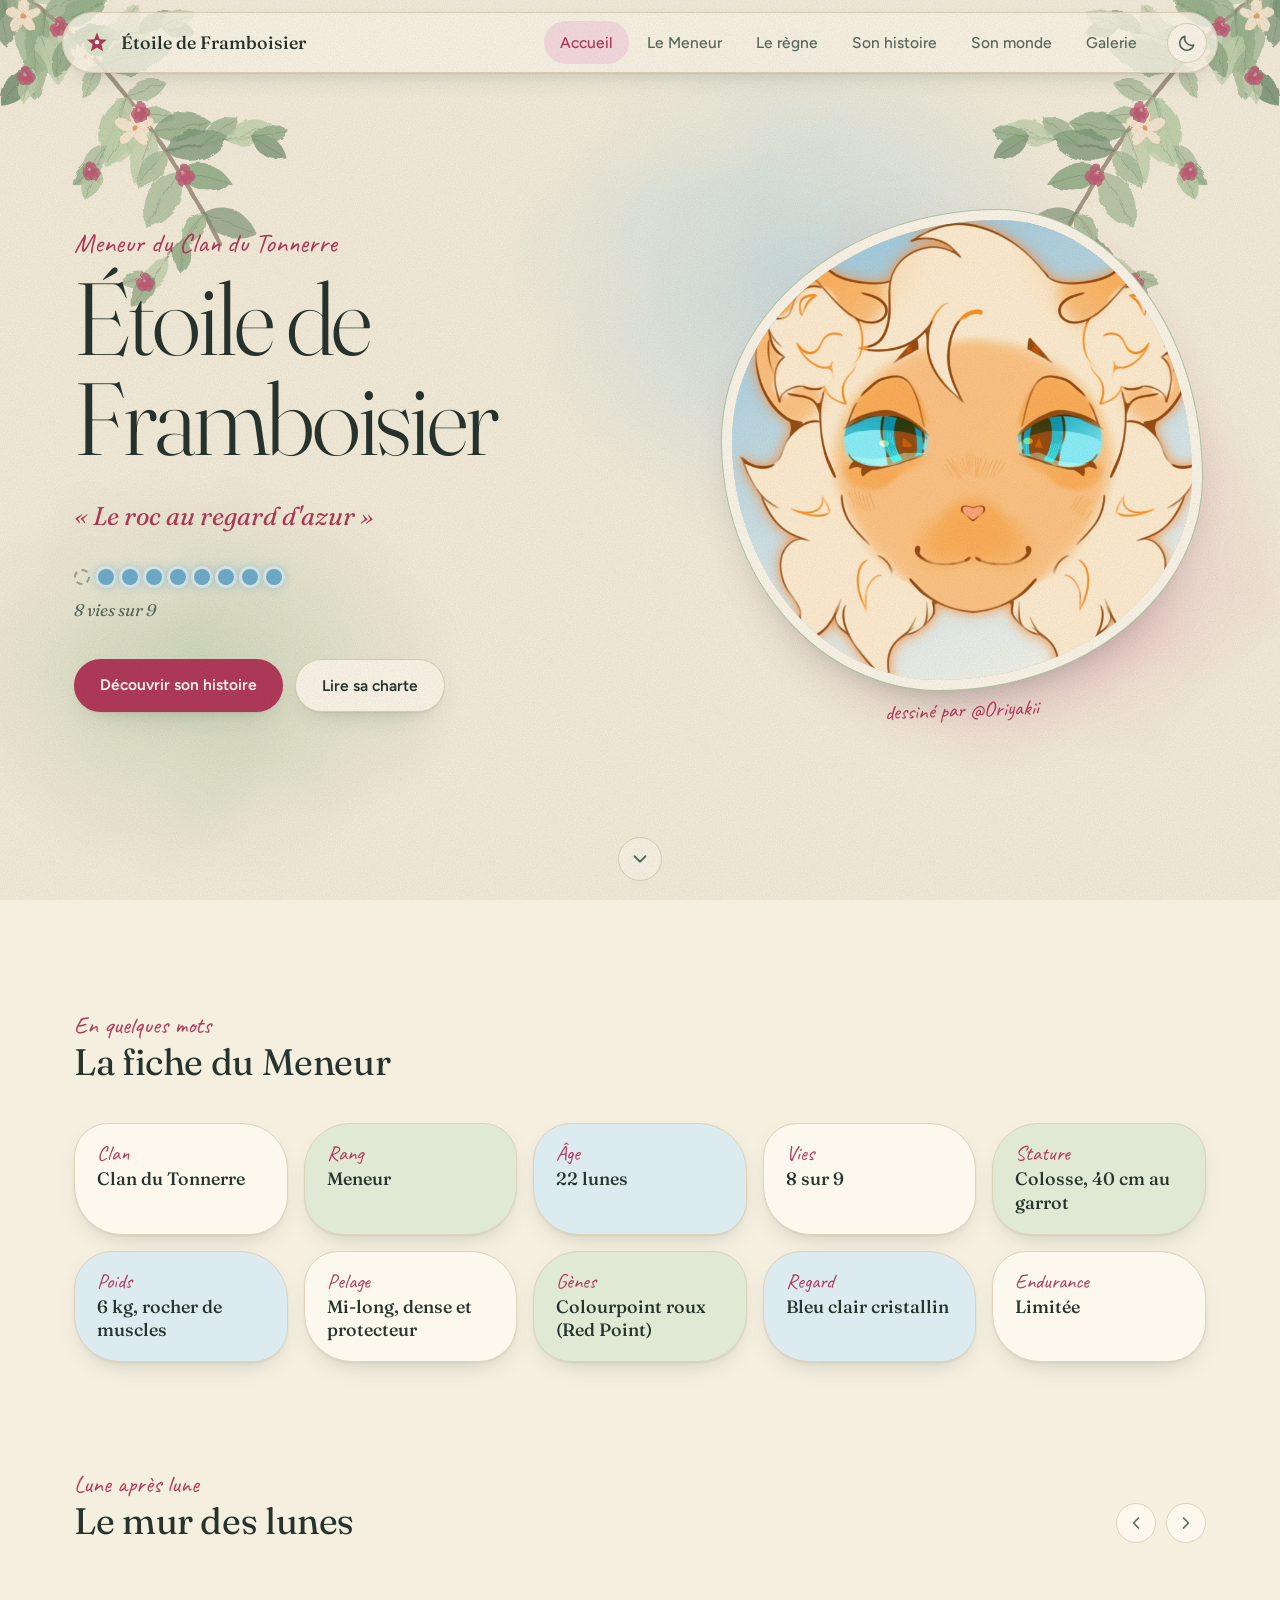
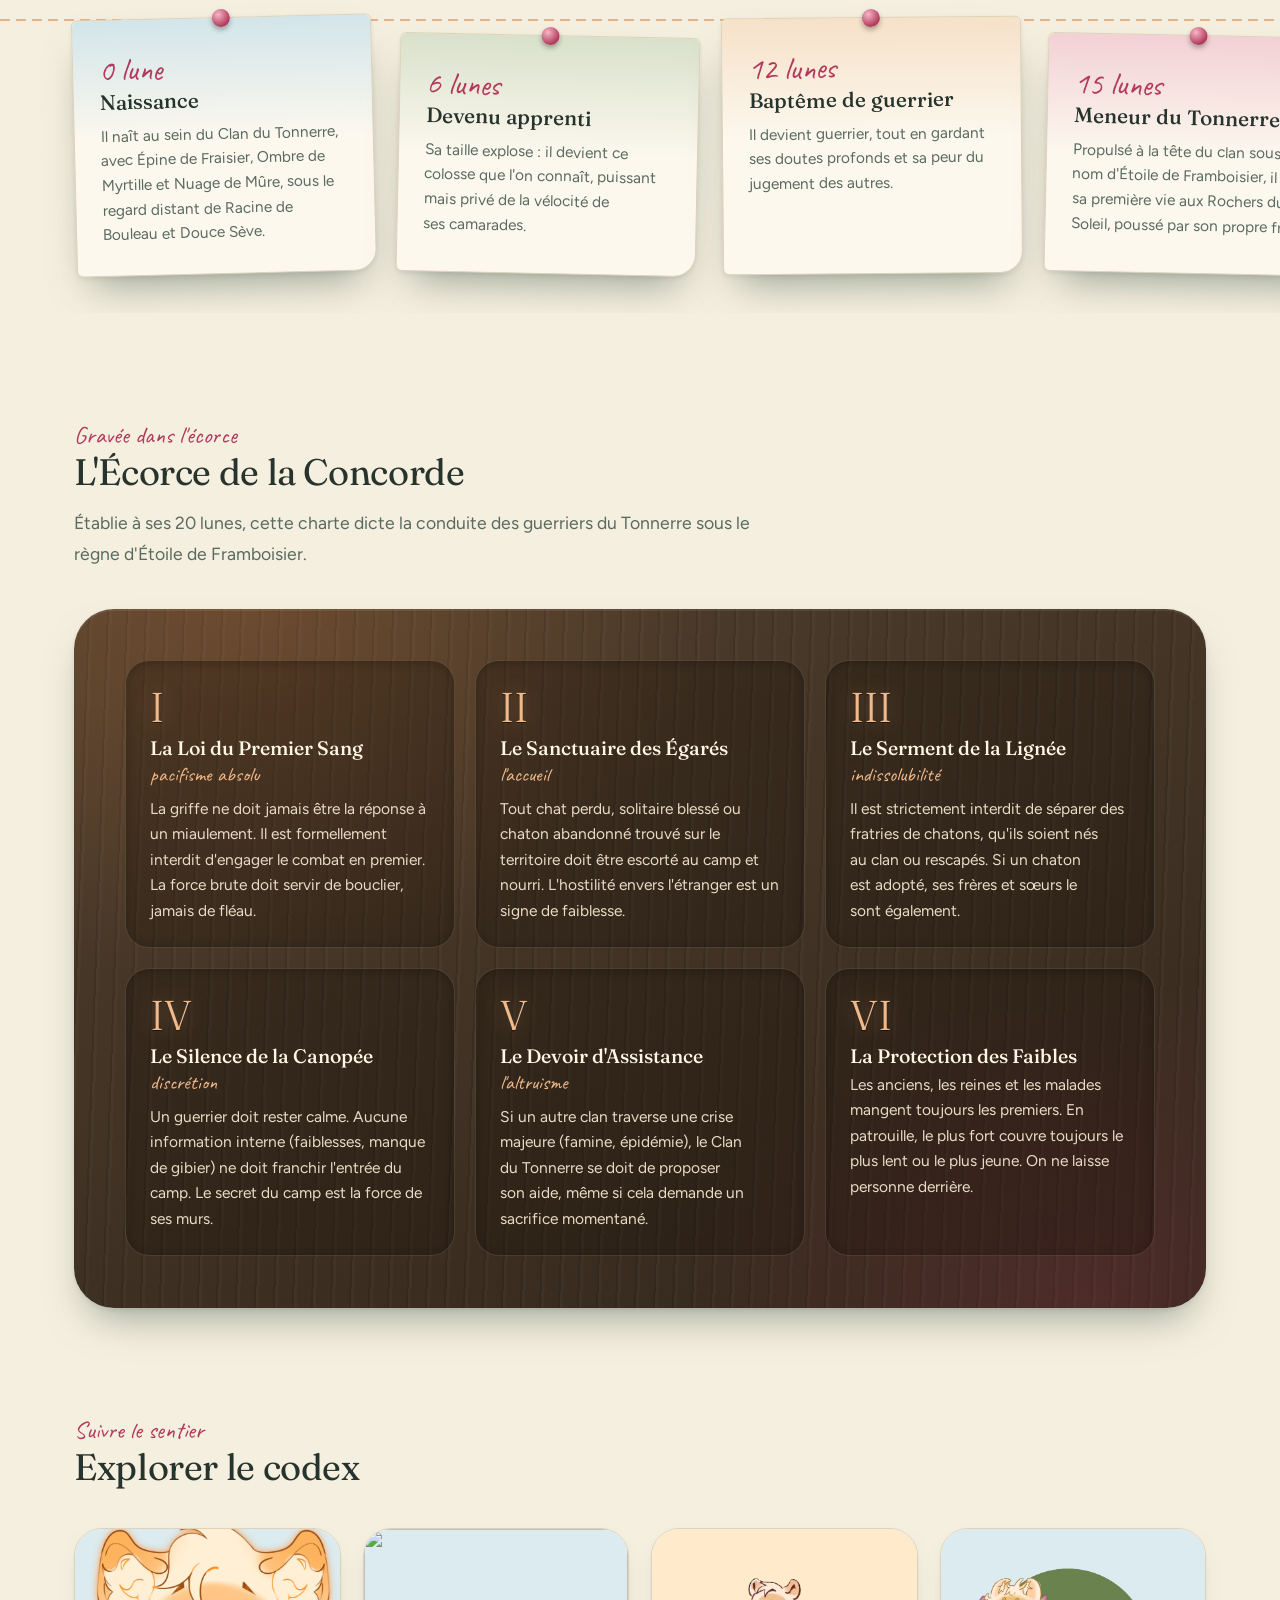
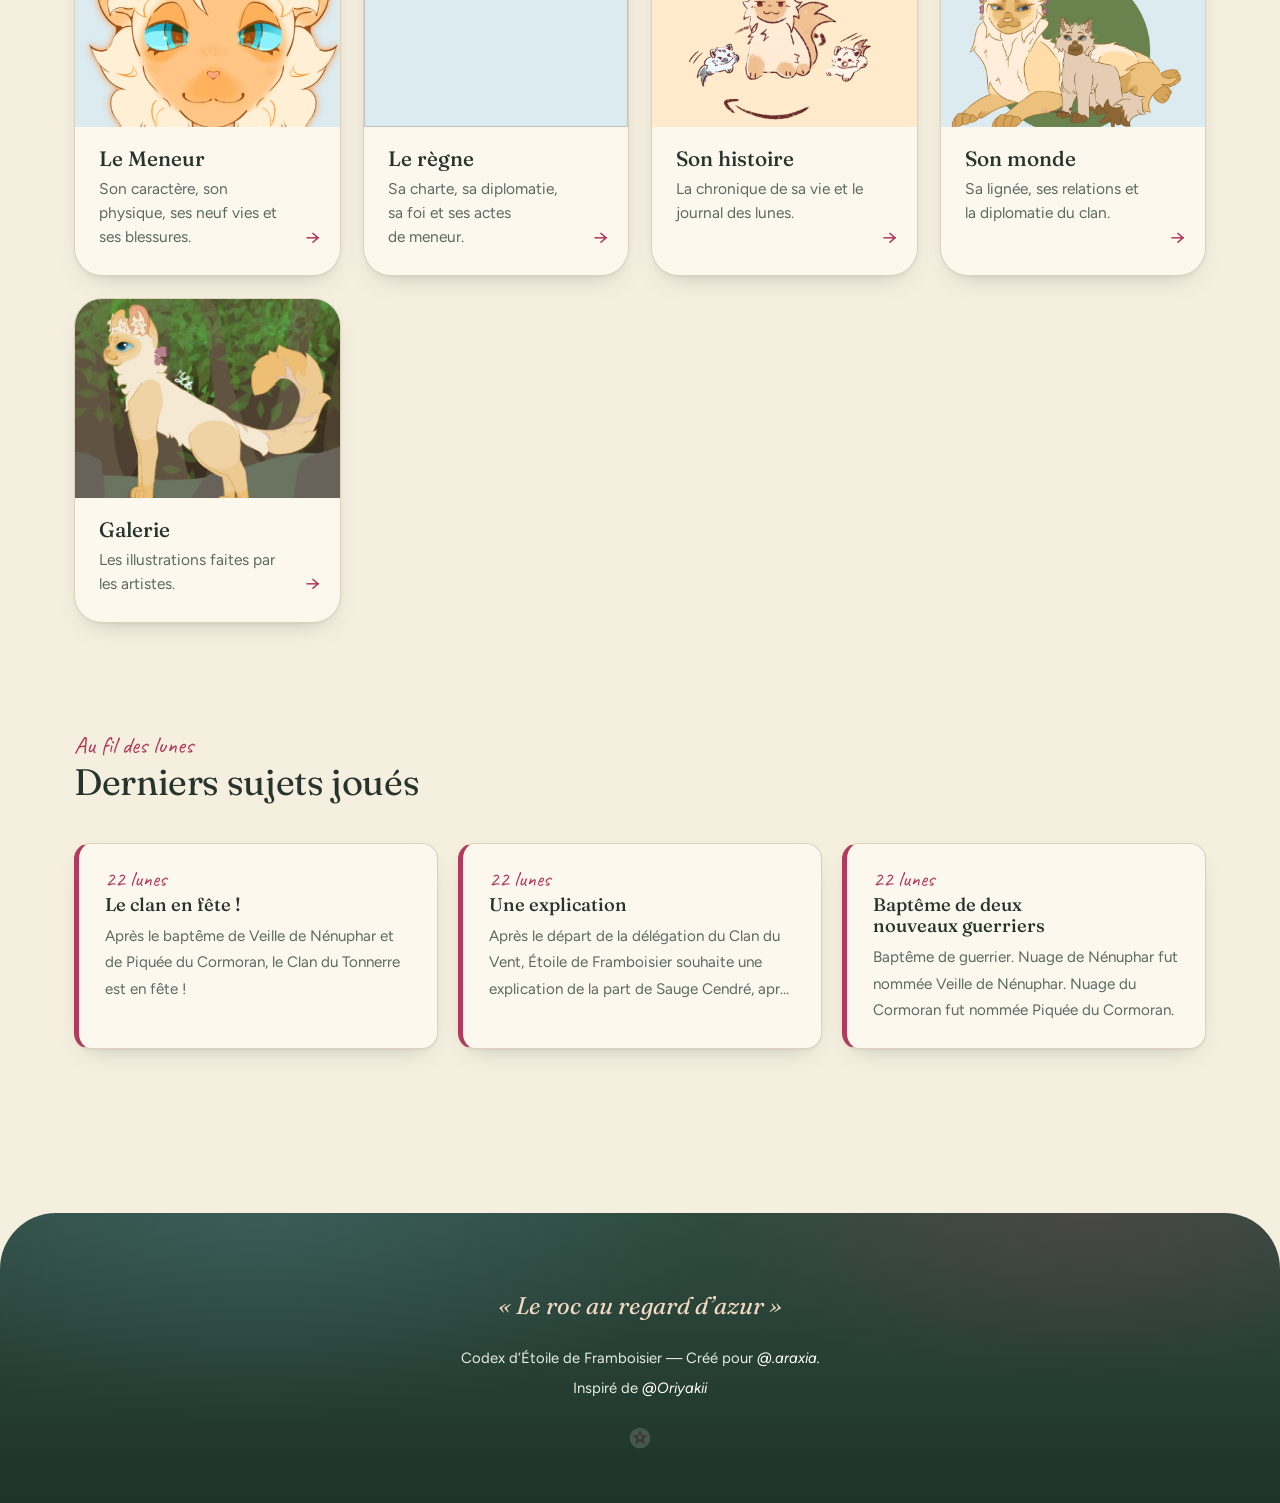
==== commit 34a047ac: "Mise en ligne du 21/10/2026 17:02:37" ====
--- a/index.html
+++ b/index.html
@@ -4,6 +4,13 @@
     <meta charset="UTF-8">
     <meta name="viewport" content="width=device-width, initial-scale=1">
     <title>Étoile de Framboisier — Meneur du Tonnerre</title>
+    <meta name="description" content="Codex d'Étoile de Framboisier, meneur du Clan du Tonnerre : fiche, charte, caractère, lignée et histoire de ce personnage de RP Warrior Cats.">
+    <meta name="theme-color" content="#F5EFDF">
+    <link rel="icon" href="assets/favicon.svg" type="image/svg+xml">
+    <link rel="preconnect" href="https://fonts.googleapis.com">
+    <link rel="preconnect" href="https://fonts.gstatic.com" crossorigin>
+    <link rel="stylesheet" href="https://fonts.googleapis.com/css2?family=Fraunces:ital,opsz,wght@0,9..144,300..700;1,9..144,300..700&family=Figtree:wght@400;500;600&family=Caveat:wght@500;600&display=swap">
+    <script src="js/theme.js"></script>
     <link rel="stylesheet" href="css/base.css">
     <link rel="stylesheet" href="css/layout.css">
     <link rel="stylesheet" href="css/components.css">
@@ -15,95 +22,107 @@
 
     <main id="contenu">
 
-        <div class="conteneur">
-            <section class="hero">
-                <div>
+        <!-- ===== Le héros ===== -->
+        <section class="hero">
+            <span class="lavis lavis-azur"      style="top:-8%;  left:38%; width:640px; height:560px"></span>
+            <span class="lavis lavis-framboise" style="top:30%;  left:62%; width:520px; height:460px"></span>
+            <span class="lavis lavis-sauge"     style="top:46%;  left:-6%; width:560px; height:440px"></span>
+            <img class="hero-branche hero-branche-g" src="assets/decor/branche.svg" alt="" width="620" height="760" fetchpriority="low">
+            <img class="hero-branche hero-branche-d" src="assets/decor/branche.svg" alt="" width="620" height="760" fetchpriority="low">
+
+            <div class="conteneur hero-grille">
+                <div class="hero-texte">
+                    <span class="surtitre" id="hero-fonction">Meneur du Clan du Tonnerre</span>
                     <h1>Étoile de<br>Framboisier</h1>
-                    <p class="devise">« Le roc au regard d'azur »</p>
-                    <p class="fonction">Meneur du Clan du Tonnerre</p>
+                    <p class="devise" id="hero-devise">« Le roc au regard d'azur »</p>
                     <div class="hero-vies" id="compteur-vies"></div>
+                    <p class="hero-actions">
+                        <a class="bouton" href="histoire.html">Découvrir son histoire</a>
+                        <a class="bouton bouton-clair" href="#charte">Lire sa charte</a>
+                    </p>
                 </div>
-                <div class="arche" data-initiale="É">
-                    <img src="assets/photos/Headshot%20Etoile%20de%20Framboisier%20Oriyakii.png" alt="Portrait d'Étoile de Framboisier">
+
+                <figure class="hero-portrait">
+                    <div class="portrait-cadre" data-initiale="É">
+                        <img src="assets/photos/Headshot%20Etoile%20de%20Framboisier%20Oriyakii.webp" alt="Portrait d'Étoile de Framboisier" width="680" height="680" fetchpriority="high">
+                    </div>
+                    <figcaption class="note-main">dessiné par @Oriyakii</figcaption>
+                </figure>
+            </div>
+
+            <a class="defiler" href="#fiche" aria-label="Descendre">
+                <svg viewBox="0 0 24 24" fill="none" stroke="currentColor" stroke-width="2" stroke-linecap="round" stroke-linejoin="round" aria-hidden="true"><path d="M6 9l6 6 6-6"/></svg>
+            </a>
+        </section>
+
+        <!-- ===== Fiche rapide ===== -->
+        <section class="section" id="fiche">
+            <div class="conteneur">
+                <div class="entete-section">
+                    <span class="surtitre">En quelques mots</span>
+                    <h2>La fiche du Meneur</h2>
                 </div>
-            </section>
-        </div>
+                <ul class="galets" id="fiche-galets"></ul>
+            </div>
+        </section>
 
-        <div class="conteneur">
+        <!-- ===== Le mur des lunes ===== -->
+        <section class="section" id="mur-section" hidden>
+            <div class="conteneur">
+                <div class="entete-section entete-mur">
+                    <div>
+                        <span class="surtitre">Lune après lune</span>
+                        <h2>Le mur des lunes</h2>
+                    </div>
+                    <div class="mur-fleches">
+                        <button type="button" class="bouton-rond" id="mur-prec" aria-label="Souvenirs précédents">
+                            <svg viewBox="0 0 24 24" fill="none" stroke="currentColor" stroke-width="2" stroke-linecap="round" stroke-linejoin="round" aria-hidden="true"><path d="M15 6l-6 6 6 6"/></svg>
+                        </button>
+                        <button type="button" class="bouton-rond" id="mur-suiv" aria-label="Souvenirs suivants">
+                            <svg viewBox="0 0 24 24" fill="none" stroke="currentColor" stroke-width="2" stroke-linecap="round" stroke-linejoin="round" aria-hidden="true"><path d="M9 6l6 6-6 6"/></svg>
+                        </button>
+                    </div>
+                </div>
+            </div>
+            <div class="mur" id="mur" tabindex="0" aria-label="Frise des souvenirs, à faire défiler"></div>
+        </section>
 
-            <section class="section">
-                <h2>Fiche rapide</h2>
-                <div class="panneau">
-                    <dl class="fiche-dl en-colonnes">
-                        <div><dt>Clan</dt><dd>Clan du Tonnerre</dd></div>
-                        <div><dt>Rang</dt><dd>Meneur</dd></div>
-                        <div><dt>Âge</dt><dd>22 lunes</dd></div>
-                        <div><dt>Vies</dt><dd>8 sur 9</dd></div>
-                        <div><dt>Stature</dt><dd>Colosse, 40 cm au garrot</dd></div>
-                        <div><dt>Poids</dt><dd>6 kg, rocher de muscles</dd></div>
-                        <div><dt>Pelage</dt><dd>Mi-long, dense et protecteur</dd></div>
-                        <div><dt>Gènes</dt><dd>Colourpoint roux (Red Point)</dd></div>
-                        <div><dt>Regard</dt><dd>Bleu clair cristallin</dd></div>
-                        <div><dt>Endurance</dt><dd>Limitée</dd></div>
-                    </dl>
+        <!-- ===== La charte ===== -->
+        <section class="section" id="charte">
+            <div class="conteneur">
+                <div class="entete-section">
+                    <span class="surtitre">Gravée dans l'écorce</span>
+                    <h2 id="charte-titre">L'Écorce de la Concorde</h2>
+                    <p id="charte-intro"></p>
                 </div>
-            </section>
+                <div class="ecorce">
+                    <ol class="articles" id="charte-articles"></ol>
+                </div>
+            </div>
+        </section>
 
-            <section class="section" id="charte">
-                <h2>L'Écorce de la Concorde</h2>
-                <p class="chapeau">
-                    Établie à ses 20 lunes, cette charte dicte la conduite des guerriers du Tonnerre sous le règne d'Étoile de Framboisier.
-                </p>
+        <!-- ===== Explorer ===== -->
+        <section class="section">
+            <div class="conteneur">
+                <div class="entete-section">
+                    <span class="surtitre">Suivre le sentier</span>
+                    <h2>Explorer le codex</h2>
+                </div>
+                <div class="explorer" id="explorer"></div>
+            </div>
+        </section>
 
-                <div class="panneau">
-                    <ol class="charte">
-                        <li>
-                            <span class="charte-num">I</span>
-                            <div>
-                                <h3>La Loi du Premier Sang <small>pacifisme absolu</small></h3>
-                                <p>La griffe ne doit jamais être la réponse à un miaulement. Il est formellement interdit d'engager le combat en premier. La force brute doit servir de bouclier, jamais de fléau.</p>
-                            </div>
-                        </li>
-                        <li>
-                            <span class="charte-num">II</span>
-                            <div>
-                                <h3>Le Sanctuaire des Égarés <small>l'accueil</small></h3>
-                                <p>Tout chat perdu, solitaire blessé ou chaton abandonné trouvé sur le territoire doit être escorté au camp et nourri. L'hostilité envers l'étranger est un signe de faiblesse.</p>
-                            </div>
-                        </li>
-                        <li>
-                            <span class="charte-num">III</span>
-                            <div>
-                                <h3>Le Serment de la Lignée <small>indissolubilité</small></h3>
-                                <p>Il est strictement interdit de séparer des fratries de chatons, qu'ils soient nés au clan ou rescapés. Si un chaton est adopté, ses frères et sœurs le sont également.</p>
-                            </div>
-                        </li>
-                        <li>
-                            <span class="charte-num">IV</span>
-                            <div>
-                                <h3>Le Silence de la Canopée <small>discrétion</small></h3>
-                                <p>Un guerrier doit rester calme. Aucune information interne (faiblesses, manque de gibier) ne doit franchir l'entrée du camp. Le secret du camp est la force de ses murs.</p>
-                            </div>
-                        </li>
-                        <li>
-                            <span class="charte-num">V</span>
-                            <div>
-                                <h3>Le Devoir d'Assistance <small>l'altruisme</small></h3>
-                                <p>Si un autre clan traverse une crise majeure (famine, épidémie), le Clan du Tonnerre se doit de proposer son aide, même si cela demande un sacrifice momentané.</p>
-                            </div>
-                        </li>
-                        <li>
-                            <span class="charte-num">VI</span>
-                            <div>
-                                <h3>La Protection des Faibles</h3>
-                                <p>Les anciens, les reines et les malades mangent toujours les premiers. En patrouille, le plus fort couvre toujours le plus lent ou le plus jeune. On ne laisse personne derrière.</p>
-                            </div>
-                        </li>
-                    </ol>
+        <!-- ===== Dernières lunes ===== -->
+        <section class="section" id="recent-section" hidden>
+            <div class="conteneur">
+                <div class="entete-section">
+                    <span class="surtitre">Au fil des lunes</span>
+                    <h2>Derniers sujets joués</h2>
                 </div>
-            </section>
+                <div class="recents" id="recents"></div>
+            </div>
+        </section>
 
-        </div>
     </main>
 
     <div id="pied"></div>
@@ -111,6 +130,11 @@
     <script src="js/site.js"></script>
     <script src="js/outils.js"></script>
     <script src="js/data/vies.js"></script>
+    <script src="js/data/journal.js"></script>
+    <script src="js/data/textes.js"></script>
+    <script src="js/data/lunes.js"></script>
+    <script src="js/config.js"></script>
+    <script src="js/donnees.js"></script>
     <script src="js/pages/accueil.js"></script>
 </body>
 </html>
--- a/css/base.css
+++ b/css/base.css
@@ -0,0 +1,172 @@
+/* ==========================================================================
+   BASE — couleurs, polices, papier aquarelle.
+   C'est ici qu'on change l'identité visuelle du site.
+   Les polices sont chargées par les <link> dans le <head> de chaque page.
+   ========================================================================== */
+
+:root {
+    /* Le papier et la forêt du Tonnerre */
+    --brume: #F5EFDF;            /* fond de page : papier chaud */
+    --brume-profonde: #DDD3BB;   /* filets, bordures */
+    --creme: #FCF8EE;            /* surfaces : cartes */
+    --creme-ombre: #EEE6D1;
+
+    --sauge: #B5C9A8;
+    --sauge-pale: #DFE9D3;
+    --mousse: #5E8061;
+    --foret: #2F4B3F;
+
+    /* Ses yeux d'azur */
+    --azur: #6FAFD0;
+    --azur-pale: #DCEBEF;
+    --azur-profond: #2C6A8C;
+
+    /* Son pelage red point */
+    --roux: #D9803E;
+    --roux-pale: #F3D9C2;
+    --roux-texte: #8A4A17;
+
+    /* Le fruit */
+    --framboise: #B23A5C;
+    --framboise-pale: #F6DDE4;
+
+    /* Texte */
+    --encre: #27342E;
+    --encre-douce: #5A6A60;
+    --aversion: #5B4A6B;         /* cœur sombre */
+
+    /* Effets */
+    --ciel-haut: #E3EBDA;
+    --verre: rgba(252, 248, 238, 0.78);
+    --ombre: 0 1px 2px rgba(39, 52, 46, 0.06), 0 10px 26px -14px rgba(47, 75, 63, 0.35);
+    --ombre-haute: 0 2px 4px rgba(39, 52, 46, 0.08), 0 22px 40px -16px rgba(47, 75, 63, 0.5);
+    --nuage: #fff;
+    --grain: 0.5;                /* intensité du grain de papier */
+
+    --serif: 'Fraunces', Georgia, 'Times New Roman', serif;
+    --sans: 'Figtree', system-ui, -apple-system, 'Segoe UI', sans-serif;
+    --main: 'Caveat', 'Segoe Print', cursive;   /* annotations écrites à la main */
+
+    --mesure: 66ch;
+    --rayon-l: 28px;
+    --rayon-m: 16px;
+    --rayon-s: 10px;
+
+    /* Signature : la couleur n'existe qu'aux extrémités */
+    --pelage: linear-gradient(90deg,
+        var(--roux) 0%, var(--roux-pale) 14%, var(--creme) 32%,
+        var(--creme) 68%, var(--roux-pale) 86%, var(--roux) 100%);
+
+    color-scheme: light;
+}
+
+/* ---------- Thème sombre : la forêt la nuit ----------
+   Automatique selon l'appareil, ou choisi avec le bouton du menu. */
+:root[data-theme="dark"] {
+    --brume: #0E1A19;
+    --brume-profonde: #29403B;
+    --creme: #16262A;
+    --creme-ombre: #1D3236;
+
+    --sauge: #5E8061;
+    --sauge-pale: #1F3A33;
+    --mousse: #8FB48E;
+    --foret: #A9C9A6;
+
+    --azur: #6FAFD0;
+    --azur-pale: #1B3A4A;
+    --azur-profond: #8CC6E3;
+
+    --roux: #E59658;
+    --roux-pale: #4A3526;
+    --roux-texte: #F0B98A;
+
+    --framboise: #F08FAB;
+    --framboise-pale: #4A2634;
+
+    --encre: #EEE9DD;
+    --encre-douce: #A7B7AE;
+    --aversion: #B3A2C8;
+
+    --ciel-haut: #12302F;
+    --verre: rgba(14, 26, 25, 0.78);
+    --ombre: 0 1px 2px rgba(0, 0, 0, 0.35), 0 10px 26px -14px rgba(0, 0, 0, 0.7);
+    --ombre-haute: 0 2px 4px rgba(0, 0, 0, 0.4), 0 22px 40px -16px rgba(0, 0, 0, 0.8);
+    --nuage: #7E9AB0;
+    --grain: 0.18;
+
+    color-scheme: dark;
+}
+
+*, *::before, *::after { box-sizing: border-box; }
+
+html { scroll-behavior: smooth; scroll-padding-top: 96px; }
+
+body {
+    margin: 0;
+    background: var(--brume);
+    color: var(--encre);
+    font-family: var(--sans);
+    font-size: 1.0625rem;
+    line-height: 1.75;
+    -webkit-font-smoothing: antialiased;
+    overflow-x: hidden;
+}
+
+/* Grain de papier : une fine texture sur tout le site */
+body::before {
+    content: "";
+    position: fixed;
+    inset: 0;
+    z-index: 100;
+    pointer-events: none;
+    opacity: var(--grain);
+    mix-blend-mode: multiply;
+    background-image: url("data:image/svg+xml;utf8,<svg xmlns='http://www.w3.org/2000/svg' width='220' height='220'><filter id='n'><feTurbulence type='fractalNoise' baseFrequency='.85' numOctaves='2' stitchTiles='stitch'/><feColorMatrix values='0 0 0 0 .45  0 0 0 0 .38  0 0 0 0 .25  0 0 0 .5 0'/></filter><rect width='100%' height='100%' filter='url(%23n)'/></svg>");
+}
+:root[data-theme="dark"] body::before { mix-blend-mode: screen; }
+
+h1, h2, h3, h4 {
+    font-family: var(--serif);
+    font-weight: 500;
+    line-height: 1.15;
+    margin: 0;
+    color: var(--encre);
+    text-wrap: balance;
+}
+
+h1 { font-size: clamp(2.2rem, 5vw, 3.4rem); font-weight: 400; letter-spacing: -0.015em; }
+h2 { font-size: clamp(1.7rem, 3.2vw, 2.3rem); font-weight: 400; letter-spacing: -0.01em; }
+h3 { font-size: 1.3rem; }
+h4 { font-size: 1.08rem; }
+
+p { margin: 0 0 1em; text-wrap: pretty; }
+
+a { color: var(--azur-profond); text-underline-offset: 3px; }
+a:hover { color: var(--framboise); }
+
+::selection { background: var(--framboise-pale); color: var(--encre); }
+
+:focus-visible {
+    outline: 3px solid var(--azur);
+    outline-offset: 3px;
+    border-radius: 4px;
+}
+
+img { max-width: 100%; display: block; }
+
+.lien-evitement {
+    position: absolute;
+    left: -9999px;
+    top: 8px;
+    background: var(--creme);
+    padding: 8px 16px;
+    border-radius: var(--rayon-s);
+    z-index: 200;
+}
+.lien-evitement:focus { left: 8px; }
+
+@media (prefers-reduced-motion: reduce) {
+    html { scroll-behavior: auto; }
+    *, *::before, *::after { animation: none !important; transition: none !important; }
+}
--- a/css/layout.css
+++ b/css/layout.css
@@ -0,0 +1,217 @@
+/* ==========================================================================
+   LAYOUT — en-tête, menu, en-tête de page, onglets, pied de page.
+   ========================================================================== */
+
+/* ---------- En-tête : une pastille de verre qui flotte ---------- */
+.site-header {
+    position: sticky;
+    top: 12px;
+    z-index: 60;
+    max-width: 1180px;
+    margin: 12px auto 0;
+    padding: 0 12px;
+}
+.site-header .barre {
+    display: flex;
+    align-items: center;
+    gap: 8px 14px;
+    padding: 8px 10px 8px 20px;
+    background: var(--verre);
+    -webkit-backdrop-filter: blur(16px) saturate(1.3);
+    backdrop-filter: blur(16px) saturate(1.3);
+    border: 1px solid var(--brume-profonde);
+    border-radius: 999px;
+    box-shadow: var(--ombre);
+}
+
+.marque {
+    display: inline-flex;
+    align-items: center;
+    gap: 10px;
+    margin-right: auto;
+    font-family: var(--serif);
+    font-size: 1.12rem;
+    font-weight: 500;
+    color: var(--encre);
+    text-decoration: none;
+    white-space: nowrap;
+}
+.marque:hover { color: var(--framboise); }
+.marque svg { width: 28px; height: 28px; flex: none; }
+
+.menu { display: flex; gap: 2px; list-style: none; margin: 0; padding: 0; }
+.menu a {
+    display: block;
+    padding: 8px 16px;
+    border-radius: 999px;
+    color: var(--encre-douce);
+    font-size: 0.97rem;
+    font-weight: 500;
+    text-decoration: none;
+    white-space: nowrap;
+    transition: background-color 0.2s ease, color 0.2s ease;
+}
+.menu a:hover { background: var(--sauge-pale); color: var(--foret); }
+.menu a[aria-current="page"] { background: var(--framboise-pale); color: var(--framboise); }
+
+.bouton-rond {
+    flex: none;
+    width: 40px;
+    height: 40px;
+    display: grid;
+    place-items: center;
+    padding: 0;
+    border: 1px solid var(--brume-profonde);
+    border-radius: 50%;
+    background: var(--creme);
+    color: var(--encre-douce);
+    cursor: pointer;
+    transition: color 0.2s ease, border-color 0.2s ease, transform 0.2s ease;
+}
+.bouton-rond:hover { color: var(--framboise); border-color: var(--framboise); }
+.bouton-rond:active { transform: scale(0.94); }
+.bouton-rond svg { width: 20px; height: 20px; }
+.bouton-menu { display: none; }
+
+.bouton-theme .i-soleil { display: none; }
+:root[data-theme="dark"] .bouton-theme .i-soleil { display: block; }
+:root[data-theme="dark"] .bouton-theme .i-lune { display: none; }
+
+@media (max-width: 820px) {
+    .bouton-menu { display: grid; }
+    .site-header .barre { flex-wrap: wrap; border-radius: 28px; padding-left: 16px; }
+    .site-header nav { order: 5; flex-basis: 100%; display: none; }
+    .site-header.ouvert nav { display: block; }
+    .menu { flex-direction: column; padding: 4px 0 8px; }
+    .menu a { padding: 12px 14px; border-radius: var(--rayon-s); font-size: 1.05rem; }
+    .marque { font-size: 1rem; }
+}
+
+/* ---------- Structure ---------- */
+.conteneur { max-width: 1180px; margin: 0 auto; padding: 0 24px; }
+.etroit { max-width: 820px; margin-left: auto; margin-right: auto; }
+main { position: relative; padding-bottom: 24px; overflow-x: clip; }
+
+.section { position: relative; margin-top: 110px; }
+.section > .conteneur > h2, .section-titre { margin-bottom: 14px; }
+
+/* Titre de section : petit mot manuscrit + titre + filet de feuilles */
+.surtitre {
+    display: block;
+    margin-bottom: 4px;
+    font-family: var(--main);
+    font-size: 1.5rem;
+    line-height: 1;
+    color: var(--framboise);
+}
+.entete-section { max-width: 62ch; margin-bottom: 40px; }
+.entete-section p { margin: 14px 0 0; color: var(--encre-douce); font-size: 1.1rem; }
+.entete-section.centre { margin-left: auto; margin-right: auto; text-align: center; }
+
+/* ---------- En-tête d'une page intérieure ---------- */
+.tete-page { position: relative; padding-top: 76px; padding-bottom: 12px; isolation: isolate; }
+.tete-page h1 { max-width: 16ch; }
+.tete-page .intro {
+    margin: 16px 0 0;
+    max-width: 52ch;
+    font-family: var(--serif);
+    font-style: italic;
+    font-size: 1.2rem;
+    color: var(--encre-douce);
+}
+.tete-page::after {                      /* branche posée dans le coin */
+    content: "";
+    position: absolute;
+    z-index: -1;
+    top: -60px;
+    right: -40px;
+    width: min(46vw, 460px);
+    aspect-ratio: 620 / 760;
+    background: url("../assets/decor/branche.svg") no-repeat center / contain;
+    transform: scaleX(-1) rotate(-6deg);
+    transform-origin: top center;
+    opacity: 0.55;
+    pointer-events: none;
+}
+:root[data-theme="dark"] .tete-page::after { opacity: 0.3; }
+
+/* ---------- Onglets (sous-pages) ---------- */
+.onglets-barre {
+    position: sticky;
+    top: 82px;
+    z-index: 30;
+    display: flex;
+    gap: 6px;
+    margin: 36px 0 0;
+    padding: 6px;
+    width: fit-content;
+    max-width: 100%;
+    overflow-x: auto;
+    scrollbar-width: none;
+    background: var(--verre);
+    -webkit-backdrop-filter: blur(14px);
+    backdrop-filter: blur(14px);
+    border: 1px solid var(--brume-profonde);
+    border-radius: 999px;
+    box-shadow: var(--ombre);
+}
+.onglets-barre::-webkit-scrollbar { display: none; }
+.onglets-barre button {
+    padding: 9px 22px;
+    border: 0;
+    border-radius: 999px;
+    background: transparent;
+    color: var(--encre-douce);
+    font: inherit;
+    font-size: 0.98rem;
+    font-weight: 600;
+    white-space: nowrap;
+    cursor: pointer;
+    transition: background-color 0.2s ease, color 0.2s ease;
+}
+.onglets-barre button:hover { color: var(--foret); background: var(--sauge-pale); }
+.onglets-barre button[aria-selected="true"] { background: var(--foret); color: var(--creme); }
+:root[data-theme="dark"] .onglets-barre button[aria-selected="true"] { background: var(--mousse); color: #0E1A19; }
+
+.onglet-panneau { padding-top: 56px; }
+.onglet-panneau[hidden] { display: none; }
+.onglet-panneau:not([hidden]) { animation: onglet-entree 0.5s cubic-bezier(0.2, 0.7, 0.2, 1); }
+@keyframes onglet-entree { from { opacity: 0; transform: translateY(14px); } }
+
+/* ---------- Pied de page : le sous-bois ---------- */
+.site-footer {
+    position: relative;
+    margin-top: 140px;
+    padding: 72px 24px 44px;
+    text-align: center;
+    color: #E6EEDD;
+    background:
+        radial-gradient(60% 120% at 20% 0%, rgba(111, 175, 208, 0.18), transparent 60%),
+        radial-gradient(50% 100% at 85% 0%, rgba(178, 58, 92, 0.2), transparent 60%),
+        linear-gradient(180deg, #2F4B3F, #1E3329);
+    border-radius: 56px 56px 0 0;
+}
+.site-footer .devise-pied {
+    margin: 0 0 18px;
+    font-family: var(--serif);
+    font-style: italic;
+    font-size: 1.5rem;
+    color: #F3D9C2;
+}
+.site-footer p { margin: 0 0 4px; font-size: 0.93rem; }
+.site-footer a { color: #BFE0F0; }
+.site-footer em { color: #fff; }
+
+@media (max-width: 600px) {
+    .conteneur { padding-left: 18px; padding-right: 18px; }
+    .section { margin-top: 80px; }
+    .tete-page { padding-top: 48px; }
+    .onglets-barre { top: 74px; }
+    .onglets-barre button { padding: 9px 16px; }
+    .site-footer { border-radius: 36px 36px 0 0; margin-top: 100px; }
+}
+
+/* Accès discret au dashboard (page d'accueil seulement) */
+.acces-cache { display: inline-block; margin-top: 22px; opacity: 0.18; transition: opacity 0.4s ease, transform 0.4s ease; }
+.acces-cache svg { width: 22px; height: 22px; }
+.acces-cache:hover, .acces-cache:focus-visible { opacity: 1; transform: rotate(72deg) scale(1.15); }
--- a/css/components.css
+++ b/css/components.css
@@ -0,0 +1,402 @@
+/* ==========================================================================
+   COMPOSANTS — briques réutilisées sur plusieurs pages.
+   ========================================================================== */
+
+/* ---------- Lavis d'aquarelle : taches de couleur en arrière-plan ----------
+   <span class="lavis lavis-azur" style="top:..;left:..;width:..;height:.."></span> */
+.lavis {
+    position: absolute;
+    z-index: -1;
+    border-radius: 47% 53% 58% 42% / 51% 44% 56% 49%;
+    opacity: 0.55;
+    filter: url(#aquarelle) blur(10px);
+    pointer-events: none;
+}
+.lavis-azur      { background: radial-gradient(closest-side, #A9D2E6, transparent 92%); }
+.lavis-sauge     { background: radial-gradient(closest-side, #B5C9A8, transparent 92%); }
+.lavis-framboise { background: radial-gradient(closest-side, #E9A9BC, transparent 92%); }
+.lavis-roux      { background: radial-gradient(closest-side, #F0C9A2, transparent 92%); }
+:root[data-theme="dark"] .lavis { opacity: 0.28; }
+
+/* ---------- Texte courant ---------- */
+.prose p { max-width: var(--mesure); }
+.prose p:last-child { margin-bottom: 0; }
+
+/* Première lettre en grand, comme dans un livre enluminé */
+.lettrine > p:first-of-type::first-letter {
+    float: left;
+    margin: 0.06em 0.12em 0 0;
+    font-family: var(--serif);
+    font-size: 3.7em;
+    line-height: 0.82;
+    color: var(--framboise);
+}
+
+.chapeau {
+    max-width: var(--mesure);
+    margin: 0 0 20px;
+    font-family: var(--serif);
+    font-style: italic;
+    color: var(--encre-douce);
+}
+
+/* ---------- Boutons ---------- */
+.bouton {
+    display: inline-block;
+    padding: 12px 26px;
+    border: 0;
+    border-radius: 999px;
+    background: var(--framboise);
+    color: #fff;
+    font: inherit;
+    font-weight: 600;
+    font-size: 0.97rem;
+    text-decoration: none;
+    cursor: pointer;
+    box-shadow: var(--ombre);
+    transition: transform 0.2s ease, box-shadow 0.2s ease;
+}
+:root[data-theme="dark"] .bouton { color: #2A1620; }
+.bouton:hover { color: #fff; transform: translateY(-2px); box-shadow: var(--ombre-haute); }
+:root[data-theme="dark"] .bouton:hover { color: #2A1620; }
+.bouton-clair {
+    background: var(--creme);
+    color: var(--encre);
+    border: 1px solid var(--brume-profonde);
+}
+.bouton-clair:hover, :root[data-theme="dark"] .bouton-clair, :root[data-theme="dark"] .bouton-clair:hover { color: var(--framboise); }
+.bouton-petit { padding: 7px 16px; font-size: 0.9rem; }
+button.bouton:disabled { opacity: 0.55; cursor: default; transform: none; }
+
+/* ---------- Pastilles ---------- */
+.pastilles { display: flex; flex-wrap: wrap; gap: 8px; margin: 0; padding: 0; list-style: none; }
+.pastille {
+    display: inline-block;
+    padding: 2px 12px;
+    border-radius: 999px;
+    font-size: 0.88rem;
+    font-weight: 600;
+    background: var(--azur-pale);
+    color: var(--azur-profond);
+}
+.pastille.defaut { background: var(--framboise-pale); color: var(--framboise); }
+.pastille.neutre { background: var(--creme-ombre); color: var(--encre-douce); }
+.pastille.roux   { background: var(--roux-pale);    color: var(--roux-texte); }
+.pastille.sauge  { background: var(--sauge-pale);   color: var(--foret); }
+
+/* ---------- Carte de papier ---------- */
+.carte {
+    position: relative;
+    padding: 28px 30px;
+    background: var(--creme);
+    border: 1px solid var(--brume-profonde);
+    border-radius: var(--rayon-l);
+    box-shadow: var(--ombre);
+}
+.carte > h3, .carte > h4 { margin-bottom: 10px; }
+.carte p:last-child { margin-bottom: 0; }
+
+/* Annotation écrite à la main */
+.note-main { font-family: var(--main); font-size: 1.35rem; line-height: 1.1; color: var(--framboise); }
+
+/* ---------- Liste de définitions ---------- */
+.fiche-dl { margin: 0; display: grid; }
+.fiche-dl > div {
+    display: grid;
+    grid-template-columns: 120px 1fr;
+    gap: 12px;
+    padding: 11px 0;
+    border-bottom: 1px dashed var(--brume-profonde);
+}
+.fiche-dl > div:last-child { border-bottom: 0; }
+.fiche-dl dt { color: var(--encre-douce); font-size: 0.93rem; }
+.fiche-dl dd { margin: 0; font-weight: 600; }
+
+/* ---------- Accordéons ---------- */
+.accordeons { display: grid; gap: 12px; }
+details.accordeon {
+    background: var(--creme);
+    border: 1px solid var(--brume-profonde);
+    border-radius: var(--rayon-m);
+    box-shadow: var(--ombre);
+    transition: border-color 0.2s ease, box-shadow 0.2s ease;
+}
+details.accordeon:hover { border-color: var(--sauge); }
+details.accordeon[open] { box-shadow: var(--ombre-haute); }
+details.accordeon > summary {
+    list-style: none;
+    cursor: pointer;
+    padding: 16px 54px 16px 22px;
+    position: relative;
+    font-family: var(--serif);
+    font-size: 1.12rem;
+    font-weight: 500;
+}
+details.accordeon > summary::-webkit-details-marker { display: none; }
+details.accordeon > summary::after {
+    content: "";
+    position: absolute;
+    right: 24px;
+    top: 50%;
+    width: 8px;
+    height: 8px;
+    border-right: 2px solid var(--framboise);
+    border-bottom: 2px solid var(--framboise);
+    transform: translateY(-70%) rotate(45deg);
+    transition: transform 0.2s ease;
+}
+details.accordeon[open] > summary::after { transform: translateY(-30%) rotate(225deg); }
+details.accordeon[open] > summary { border-bottom: 1px solid var(--brume-profonde); }
+details.accordeon > summary:hover { color: var(--framboise); }
+.accordeon-corps { padding: 18px 22px 8px; }
+.accordeon-corps p { max-width: var(--mesure); }
+
+/* ---------- Avatar (photo ronde cerclée d'aquarelle, ou initiale) ---------- */
+.avatar {
+    position: relative;
+    flex: none;
+    width: 68px;
+    height: 68px;
+    border-radius: 50%;
+    overflow: hidden;
+    display: grid;
+    place-items: center;
+    background: var(--azur-pale);
+    color: var(--azur-profond);
+    font-family: var(--serif);
+    font-size: 1.6rem;
+    box-shadow: 0 0 0 3px var(--creme), 0 0 0 4px var(--sauge);
+}
+.avatar::before { content: attr(data-initiale); }
+.avatar img { position: absolute; inset: 0; width: 100%; height: 100%; object-fit: cover; }
+
+/* ---------- Cœurs de l'index des relations ---------- */
+.coeurs { display: inline-flex; align-items: center; gap: 3px; white-space: nowrap; vertical-align: middle; }
+.sym { width: 1.15em; height: 1.15em; flex: none; fill: currentColor; }
+.sym-coeur  { color: var(--framboise); filter: drop-shadow(0 1px 1px rgba(178, 58, 92, 0.25)); }
+.sym-sombre { color: var(--aversion); }
+.sym-etoile { color: var(--roux); margin-left: 3px; width: 1.3em; height: 1.3em; }
+.sym-crane  { color: var(--encre-douce); margin-left: 3px; width: 1.3em; height: 1.3em; }
+
+/* ---------- Compteur de vies (points) ---------- */
+.points-vies { display: flex; gap: 8px; list-style: none; margin: 0; padding: 0; }
+.point-vie { width: 16px; height: 16px; border-radius: 50%; }
+.point-vie.plein { background: var(--azur); box-shadow: 0 0 0 3px var(--azur-pale), 0 0 12px var(--azur); }
+.point-vie.vide  { border: 2px dashed var(--encre-douce); opacity: 0.55; }
+.points-legende { margin: 10px 0 0; font-family: var(--serif); font-style: italic; color: var(--encre-douce); }
+
+/* ---------- Jauge de caractéristique ---------- */
+.jauges { display: grid; gap: 12px; margin: 0; padding: 0; list-style: none; }
+.jauge { display: grid; grid-template-columns: 96px 1fr; align-items: center; gap: 12px; font-size: 0.95rem; }
+.jauge-piste { display: flex; gap: 5px; }
+.jauge-piste i {
+    flex: 1;
+    height: 10px;
+    border-radius: 999px;
+    background: var(--creme-ombre);
+    border: 1px solid var(--brume-profonde);
+}
+.jauge-piste i.plein { background: linear-gradient(90deg, var(--roux), var(--framboise)); border-color: transparent; }
+
+/* ---------- Séparateur : une liane qui ondule ---------- */
+.liane {
+    display: block;
+    width: 100%;
+    max-width: 360px;
+    height: 24px;
+    margin: 0 auto;
+    color: var(--mousse);
+    opacity: 0.8;
+}
+
+/* ---------- Cartes de relations et fenêtre « évolution de l'avis » (Son monde, Le règne) ---------- */
+.relations { list-style: none; margin: 0; padding: 0; display: grid; grid-template-columns: repeat(auto-fill, minmax(330px, 1fr)); gap: 20px; }
+.relation[hidden] { display: none; }
+.relation { display: block; }
+.relation-bouton {
+    display: flex;
+    align-items: center;
+    gap: 18px;
+    width: 100%;
+    padding: 20px 22px;
+    border: 1px solid var(--brume-profonde);
+    border-radius: var(--rayon-l);
+    background: var(--creme);
+    box-shadow: var(--ombre);
+    color: var(--encre);
+    font: inherit;
+    text-align: left;
+    cursor: pointer;
+    transition: transform 0.3s ease, box-shadow 0.3s ease, border-color 0.3s ease;
+}
+.relation-bouton:hover { transform: translateY(-4px) rotate(-0.4deg); box-shadow: var(--ombre-haute); border-color: var(--framboise); }
+.relation .avatar.grand { width: 84px; height: 84px; font-size: 2rem; }
+.relation.defunt .avatar { filter: grayscale(0.9); opacity: 0.8; }
+.relation-corps { display: grid; gap: 6px; min-width: 0; }
+.relation-nom { font-family: var(--serif); font-size: 1.28rem; line-height: 1.2; }
+.relation-meta { display: flex; flex-wrap: wrap; gap: 6px; }
+.relation-bas { display: flex; align-items: center; flex-wrap: wrap; gap: 6px 12px; font-size: 0.9rem; color: var(--encre-douce); }
+.relation-nb { font-family: var(--main); font-size: 1.2rem; line-height: 1; color: var(--framboise); }
+.relation-joueur { margin: 4px 0 0; font-family: var(--main); font-size: 1.2rem; line-height: 1.1; color: var(--encre-douce); }
+@media (max-width: 520px) { .relations { grid-template-columns: 1fr; } }
+
+/* ---------- Fenêtre d'un chat : l'évolution de son avis ---------- */
+.fiche-relation {
+    width: min(94vw, 720px);
+    max-height: 90vh;
+    padding: 0;
+    border: 0;
+    border-radius: var(--rayon-l);
+    background: var(--creme);
+    color: var(--encre);
+    overflow: hidden;
+    box-shadow: 0 30px 80px rgba(0, 0, 0, 0.5);
+}
+.fiche-relation::backdrop { background: rgba(14, 24, 33, 0.78); backdrop-filter: blur(4px); }
+.fiche-relation[open] { display: flex; flex-direction: column; animation: onglet-entree 0.35s cubic-bezier(0.2, 0.7, 0.2, 1); }
+.fr-contenu { display: flex; flex-direction: column; min-height: 0; max-height: 90vh; }
+.fiche-relation .vis-fermer {
+    position: absolute; top: 12px; right: 12px; z-index: 3;
+    width: 44px; height: 44px; border: 0; border-radius: 50%;
+    background: var(--creme); color: var(--encre-douce); font-size: 2rem; line-height: 1;
+    box-shadow: var(--ombre); cursor: pointer;
+}
+.fiche-relation .vis-fermer:hover { color: var(--framboise); }
+.fr-tete {
+    display: flex;
+    align-items: center;
+    gap: 22px;
+    padding: 28px 70px 22px 30px;
+    background: linear-gradient(160deg, var(--sauge-pale), var(--creme));
+    border-bottom: 1px solid var(--brume-profonde);
+}
+.avatar.enorme { width: 104px; height: 104px; font-size: 2.6rem; }
+.fr-tete h2 { font-size: 1.8rem; margin-bottom: 8px; }
+.fr-meta { display: flex; flex-wrap: wrap; align-items: center; gap: 6px 8px; margin: 0; }
+.fr-corps { overflow-y: auto; padding: 24px 30px 34px; overscroll-behavior: contain; }
+
+.courbe { margin: 0 0 26px; padding: 14px 16px 10px; border-radius: var(--rayon-m); background: var(--brume); border: 1px solid var(--brume-profonde); }
+.courbe svg { display: block; width: 100%; height: auto; overflow: visible; }
+.courbe .zero { stroke: var(--brume-profonde); stroke-width: 1.5; stroke-dasharray: 5 5; }
+.courbe .trace { fill: none; stroke: var(--mousse); stroke-width: 3; stroke-linecap: round; stroke-linejoin: round; }
+.courbe .pt-aime { fill: var(--framboise); stroke: var(--creme); stroke-width: 2; }
+.courbe .pt-aversion { fill: var(--aversion); stroke: var(--creme); stroke-width: 2; }
+.courbe .pt-neutre { fill: var(--encre-douce); stroke: var(--creme); stroke-width: 2; }
+.courbe figcaption { display: flex; justify-content: space-between; align-items: center; font-size: 0.85rem; color: var(--encre-douce); }
+
+.fr-outils { display: flex; align-items: center; justify-content: space-between; flex-wrap: wrap; gap: 10px; margin-bottom: 22px; }
+.fr-outils h3 { font-size: 1.15rem; }
+
+.avis-liste { position: relative; list-style: none; margin: 0; padding: 0 0 0 30px; display: grid; gap: 26px; }
+.avis-liste::before { content: ""; position: absolute; left: 7px; top: 8px; bottom: 8px; width: 3px; border-radius: 3px; background: repeating-linear-gradient(180deg, var(--mousse) 0 10px, transparent 10px 16px); opacity: 0.6; }
+.avis { position: relative; }
+.avis-noeud { position: absolute; left: -30px; top: 6px; width: 17px; height: 17px; border-radius: 50%; background: var(--creme); border: 3px solid var(--mousse); }
+.avis.actuel .avis-noeud { background: var(--framboise); border-color: var(--framboise-pale); box-shadow: 0 0 14px var(--framboise); }
+.avis-tete { display: flex; align-items: center; flex-wrap: wrap; gap: 6px 14px; margin-bottom: 6px; }
+.avis-lune { font-family: var(--main); font-size: 1.55rem; line-height: 1; color: var(--framboise); }
+.avis p { margin: 0; font-size: 1rem; color: var(--encre-douce); }
+
+@media (max-width: 520px) {
+    .fr-tete { flex-direction: column; align-items: flex-start; padding: 24px 24px 20px; gap: 14px; }
+    .fr-corps { padding: 20px 22px 30px; }
+}
+
+
+.vide { color: var(--encre-douce); font-style: italic; }
+
+/* ---------- La charte gravée dans l'écorce ---------- */
+.ecorce {
+    position: relative;
+    padding: clamp(24px, 4vw, 52px);
+    border-radius: 40px;
+    color: #F2E8D5;
+    background:
+        radial-gradient(70% 90% at 15% 0%, rgba(217, 128, 62, 0.22), transparent 60%),
+        radial-gradient(60% 80% at 90% 100%, rgba(178, 58, 92, 0.2), transparent 60%),
+        repeating-linear-gradient(92deg, rgba(0, 0, 0, 0.0) 0 14px, rgba(0, 0, 0, 0.1) 14px 16px, rgba(255, 255, 255, 0.025) 16px 19px),
+        linear-gradient(160deg, #4F3E2D, #33271C);
+    box-shadow: var(--ombre-haute), inset 0 2px 0 rgba(255, 255, 255, 0.08);
+}
+.articles {
+    display: grid;
+    grid-template-columns: repeat(3, minmax(0, 1fr));
+    gap: 20px;
+    margin: 0;
+    padding: 0;
+    list-style: none;
+}
+.article {
+    position: relative;
+    padding: 26px 24px 24px;
+    border-radius: 24px;
+    background: rgba(20, 12, 6, 0.28);
+    border: 1px solid rgba(255, 233, 200, 0.12);
+    box-shadow: inset 0 2px 10px rgba(0, 0, 0, 0.25);
+    transition: transform 0.3s ease, background-color 0.3s ease;
+}
+.article:hover { transform: translateY(-4px); background: rgba(20, 12, 6, 0.4); }
+.article-num {
+    display: block;
+    margin-bottom: 8px;
+    font-family: var(--serif);
+    font-size: 2.6rem;
+    font-weight: 300;
+    line-height: 1;
+    color: #F0B98A;
+    text-shadow: 0 1px 0 rgba(0, 0, 0, 0.5), 0 0 22px rgba(240, 185, 138, 0.35);
+}
+.article h3 { color: #FFF6E4; font-size: 1.22rem; margin-bottom: 4px; }
+.article-sous { margin: 0 0 10px; font-family: var(--main); font-size: 1.25rem; line-height: 1.1; color: #F0B98A; }
+.article p:last-child { margin: 0; font-size: 0.97rem; line-height: 1.65; color: #E8DCC6; }
+
+@media (max-width: 980px) { .articles { grid-template-columns: repeat(2, minmax(0, 1fr)); } }
+@media (max-width: 620px) { .articles { grid-template-columns: 1fr; } .ecorce { border-radius: 28px; } }
+
+
+/* ---------- Pas de lettre d'initiale derrière une photo (transparence) ---------- */
+.avatar:has(img)::before,
+.portrait-cadre:has(img)::before { content: none; }
+
+/* ---------- Textes longs : une lecture qui donne envie ---------- */
+.prose p { line-height: 1.85; }
+.amorce { font-family: var(--serif); font-weight: 600; color: var(--foret); }
+:root[data-theme="dark"] .amorce { color: var(--encre); }
+.prose.lecture { display: grid; gap: 1.5em; }
+.prose.lecture > p { margin: 0; }
+/* première phrase de chaque paragraphe : repère de lecture ; le premier paragraphe est plus grand */
+.prose.lecture > p:first-of-type { font-family: var(--serif); font-size: 1.22rem; line-height: 1.7; }
+.prose.lecture > p:first-of-type .amorce { font-weight: 500; color: var(--encre); }
+/* ornement entre deux paragraphes */
+.prose.lecture > p + p::before {
+    content: "";
+    display: block;
+    width: 74px;
+    height: 14px;
+    margin: -0.4em 0 1.3em;
+    background: center / contain no-repeat url("data:image/svg+xml;utf8,<svg xmlns='http://www.w3.org/2000/svg' viewBox='0 0 74 14' fill='none' stroke='%235E8061' stroke-width='1.6' stroke-linecap='round'><path d='M2 7h24M48 7h24'/><path d='M37 1c3 3 3 9 0 12-3-3-3-9 0-12z' fill='%23B23A5C' stroke='none'/><path d='M31 7l-4-3M43 7l4-3' /></svg>");
+    opacity: 0.8;
+}
+/* citation mise en avant, glissée dans le texte */
+.citation {
+    position: relative;
+    margin: 0.4em 0;
+    padding: 26px 30px 26px 74px;
+    border-radius: var(--rayon-l);
+    background: linear-gradient(120deg, var(--framboise-pale), transparent 85%);
+    font-family: var(--serif);
+    font-style: italic;
+    font-size: clamp(1.25rem, 2.2vw, 1.6rem);
+    line-height: 1.45;
+    color: var(--encre);
+}
+.citation::before {
+    content: "“";
+    position: absolute;
+    left: 22px;
+    top: -4px;
+    font-size: 5.5rem;
+    line-height: 1;
+    color: var(--framboise);
+    opacity: 0.75;
+}
+.prose.lecture > p + p.citation::before, .prose.lecture > .citation + p::before { content: none; }
--- a/css/pages/accueil.css
+++ b/css/pages/accueil.css
@@ -0,0 +1,272 @@
+/* ==========================================================================
+   ACCUEIL — héros, fiche, charte gravée, cartes, derniers sujets.
+   ========================================================================== */
+
+/* ---------- Héros ---------- */
+.hero {
+    position: relative;
+    min-height: min(100svh - 70px, 860px);
+    display: grid;
+    align-items: center;
+    padding: 56px 0 90px;
+    isolation: isolate;
+}
+.hero-branche {
+    position: absolute;
+    z-index: -1;
+    top: -150px;
+    width: min(30vw, 400px);
+    height: auto;
+    opacity: 0.8;
+    pointer-events: none;
+    transform-origin: top left;
+}
+.hero-branche-g { left: -70px; }
+.hero-branche-d { right: -70px; scale: -1 1; transform-origin: top center; }
+:root[data-theme="dark"] .hero-branche { opacity: 0.38; }
+
+.hero-grille {
+    width: 100%;
+    display: grid;
+    grid-template-columns: minmax(0, 1.1fr) minmax(0, 0.9fr);
+    gap: 48px;
+    align-items: center;
+}
+.hero-texte .surtitre { font-size: 1.7rem; margin-bottom: 10px; }
+.hero h1 {
+    font-size: clamp(3.2rem, 8.6vw, 6.4rem);
+    font-weight: 300;
+    line-height: 0.98;
+    letter-spacing: -0.03em;
+}
+.devise {
+    margin: 26px 0 8px;
+    font-family: var(--serif);
+    font-style: italic;
+    font-size: clamp(1.25rem, 2.4vw, 1.6rem);
+    color: var(--framboise);
+}
+.hero-vies { margin-top: 30px; }
+.hero-actions { display: flex; flex-wrap: wrap; gap: 12px; margin: 34px 0 0; }
+
+/* Portrait dans un cadre organique, comme une tache d'aquarelle */
+.hero-portrait { position: relative; margin: 0; justify-self: center; width: min(100%, 460px); }
+.portrait-cadre {
+    position: relative;
+    aspect-ratio: 1;
+    overflow: hidden;
+    display: grid;
+    place-items: center;
+    border-radius: 58% 42% 55% 45% / 48% 56% 44% 52%;
+    background: linear-gradient(160deg, #9CC9E0 0%, var(--azur-pale) 65%, var(--creme) 100%);
+    box-shadow: 0 0 0 10px var(--creme), 0 0 0 11px var(--sauge), var(--ombre-haute);
+    font-family: var(--serif);
+    font-size: 7rem;
+    color: var(--azur-profond);
+}
+.portrait-cadre::before { content: attr(data-initiale); }
+.portrait-cadre img {
+    position: absolute;
+    inset: 0;
+    width: 100%;
+    height: 100%;
+    object-fit: cover;
+    transform: scale(1.08);
+}
+.hero-portrait::before {                 /* halo framboise derrière le portrait */
+    content: "";
+    position: absolute;
+    inset: -8% -10% -10% -6%;
+    z-index: -1;
+    border-radius: 50%;
+    background: radial-gradient(closest-side, rgba(233, 169, 188, 0.7), transparent);
+    filter: url(#aquarelle) blur(14px);
+}
+:root[data-theme="dark"] .hero-portrait::before { opacity: 0.35; }
+.hero-portrait figcaption { margin-top: 18px; text-align: center; transform: rotate(-2deg); }
+
+.defiler {
+    position: absolute;
+    left: 50%;
+    bottom: 22px;
+    translate: -50% 0;
+    width: 44px;
+    height: 44px;
+    display: grid;
+    place-items: center;
+    border-radius: 50%;
+    border: 1px solid var(--brume-profonde);
+    background: var(--verre);
+    color: var(--encre-douce);
+    animation: rebond 2.4s ease-in-out infinite;
+}
+.defiler svg { width: 22px; height: 22px; }
+@keyframes rebond { 50% { translate: -50% 8px; } }
+
+@media (max-width: 860px) {
+    .hero { min-height: 0; padding: 32px 0 90px; }
+    .hero-grille { grid-template-columns: 1fr; gap: 44px; }
+    .hero-portrait { order: -1; width: min(78%, 340px); }
+    .hero-branche { width: 52vw; top: -120px; }
+}
+
+/* ---------- Fiche rapide : des galets ---------- */
+.galets {
+    display: grid;
+    grid-template-columns: repeat(auto-fit, minmax(200px, 1fr));
+    gap: 16px;
+    margin: 0;
+    padding: 0;
+    list-style: none;
+}
+.galet {
+    display: flex;
+    flex-direction: column;
+    gap: 2px;
+    padding: 18px 22px 20px;
+    background: var(--creme);
+    border: 1px solid var(--brume-profonde);
+    box-shadow: var(--ombre);
+    border-radius: 46% 54% 52% 48% / 38% 40% 60% 62%;
+    border-radius: 34px 46px 38px 48px;
+    transition: transform 0.3s ease, box-shadow 0.3s ease;
+}
+.galet:nth-child(3n+2) { border-radius: 46px 34px 48px 38px; background: var(--sauge-pale); }
+.galet:nth-child(3n)   { border-radius: 38px 48px 34px 46px; background: var(--azur-pale); }
+.galet:hover { transform: translateY(-4px) rotate(-0.8deg); box-shadow: var(--ombre-haute); }
+.galet span { font-family: var(--main); font-size: 1.3rem; color: var(--framboise); line-height: 1.1; }
+.galet strong { font-family: var(--serif); font-weight: 500; font-size: 1.12rem; line-height: 1.3; }
+
+/* ---------- Cartes « Explorer » ---------- */
+.explorer {
+    display: grid;
+    grid-template-columns: repeat(auto-fit, minmax(250px, 1fr));
+    gap: 22px;
+}
+.carte-nav {
+    position: relative;
+    display: flex;
+    flex-direction: column;
+    overflow: hidden;
+    color: var(--encre);
+    text-decoration: none;
+    background: var(--creme);
+    border: 1px solid var(--brume-profonde);
+    border-radius: var(--rayon-l);
+    box-shadow: var(--ombre);
+    transition: transform 0.3s ease, box-shadow 0.3s ease, border-color 0.3s ease;
+}
+.carte-nav:hover { color: var(--encre); transform: translateY(-6px) rotate(-0.4deg); box-shadow: var(--ombre-haute); border-color: var(--framboise); }
+.carte-nav-image { display: block; aspect-ratio: 4 / 3; overflow: hidden; background: var(--azur-pale); }
+.carte-nav-image img { width: 100%; height: 100%; object-fit: cover; object-position: center 30%; transition: transform 0.7s cubic-bezier(0.2, 0.7, 0.2, 1); }
+.carte-nav:hover .carte-nav-image img { transform: scale(1.07); }
+.carte-nav-texte { display: block; padding: 20px 24px 26px; }
+.carte-nav h3 { margin-bottom: 6px; }
+.carte-nav p { margin: 0; padding-right: 28px; font-size: 0.97rem; line-height: 1.55; color: var(--encre-douce); }
+.carte-fleche {
+    position: absolute;
+    right: 20px;
+    bottom: 20px;
+    color: var(--framboise);
+    font-size: 1.3rem;
+    transition: transform 0.25s ease;
+}
+.carte-nav:hover .carte-fleche { transform: translateX(6px); }
+
+/* ---------- Derniers sujets ---------- */
+.recents { display: grid; grid-template-columns: repeat(auto-fit, minmax(280px, 1fr)); gap: 20px; }
+.recent {
+    display: block;
+    padding: 24px 26px;
+    color: var(--encre);
+    text-decoration: none;
+    background: var(--creme);
+    border: 1px solid var(--brume-profonde);
+    border-left: 5px solid var(--framboise);
+    border-radius: var(--rayon-m);
+    box-shadow: var(--ombre);
+    transition: transform 0.25s ease, box-shadow 0.25s ease;
+}
+.recent:hover { color: var(--encre); transform: translateY(-4px); box-shadow: var(--ombre-haute); }
+.recent-lune { display: block; font-family: var(--main); font-size: 1.35rem; line-height: 1; color: var(--framboise); margin-bottom: 4px; }
+.recent h3 { font-size: 1.15rem; margin-bottom: 8px; }
+.recent p {
+    margin: 0;
+    font-size: 0.95rem;
+    color: var(--encre-douce);
+    display: -webkit-box;
+    -webkit-line-clamp: 3;
+    -webkit-box-orient: vertical;
+    overflow: hidden;
+}
+
+/* ---------- Le mur des lunes ---------- */
+.entete-mur { display: flex; align-items: flex-end; justify-content: space-between; gap: 20px; max-width: none; }
+.mur-fleches { display: flex; gap: 10px; }
+.mur {
+    position: relative;
+    display: flex;
+    gap: 24px;
+    padding: 34px max(24px, calc((100vw - 1180px) / 2 + 24px)) 40px;
+    overflow-x: auto;
+    scroll-snap-type: x proximity;
+    scroll-padding-inline: max(24px, calc((100vw - 1180px) / 2 + 24px));
+    scrollbar-width: none;
+    outline-offset: -4px;
+}
+.mur::-webkit-scrollbar { display: none; }
+.mur::before {                            /* la ficelle qui tient les souvenirs */
+    content: "";
+    position: absolute;
+    top: 36px;
+    left: 0;
+    width: max(100%, 100vw);
+    height: 2px;
+    background: repeating-linear-gradient(90deg, var(--roux) 0 10px, transparent 10px 16px);
+    opacity: 0.55;
+}
+.souvenir {
+    position: relative;
+    flex: none;
+    width: min(300px, 78vw);
+    padding: 34px 26px 28px;
+    scroll-snap-align: start;
+    border-radius: 6px 6px 22px 6px;
+    background: var(--creme);
+    border: 1px solid var(--brume-profonde);
+    box-shadow: var(--ombre-haute);
+    transition: transform 0.35s ease;
+    rotate: -1.4deg;
+}
+.souvenir:nth-child(even) { rotate: 1.2deg; margin-top: 18px; }
+.souvenir:nth-child(3n) { rotate: -0.5deg; }
+.souvenir:hover { rotate: 0deg; transform: translateY(-6px); }
+.souvenir::before {                       /* teinte aquarelle en haut de la note */
+    content: "";
+    position: absolute;
+    inset: 0 0 auto 0;
+    height: 120px;
+    border-radius: 6px 6px 0 0;
+    background: linear-gradient(180deg, var(--teinte), transparent);
+    opacity: 0.5;
+}
+.souvenir.azur      { --teinte: #A9D2E6; }
+.souvenir.sauge     { --teinte: #B5C9A8; }
+.souvenir.roux      { --teinte: #F0C9A2; }
+.souvenir.framboise { --teinte: #E9A9BC; }
+:root[data-theme="dark"] .souvenir::before { opacity: 0.22; }
+.epingle {
+    position: absolute;
+    top: -9px;
+    left: 50%;
+    width: 18px;
+    height: 18px;
+    translate: -50% 0;
+    border-radius: 50%;
+    background: radial-gradient(circle at 35% 30%, #F6B6C6, var(--framboise) 70%);
+    box-shadow: 0 3px 5px rgba(0, 0, 0, 0.3);
+}
+.souvenir-image { position: relative; width: 100%; aspect-ratio: 4 / 3; object-fit: cover; margin-bottom: 14px; border-radius: 4px; }
+.souvenir-lune { position: relative; display: block; font-family: var(--main); font-size: 2rem; line-height: 1; color: var(--framboise); margin-bottom: 4px; }
+.souvenir h3 { position: relative; font-size: 1.3rem; margin-bottom: 10px; }
+.souvenir p { position: relative; margin: 0; font-size: 0.96rem; line-height: 1.6; color: var(--encre-douce); }
